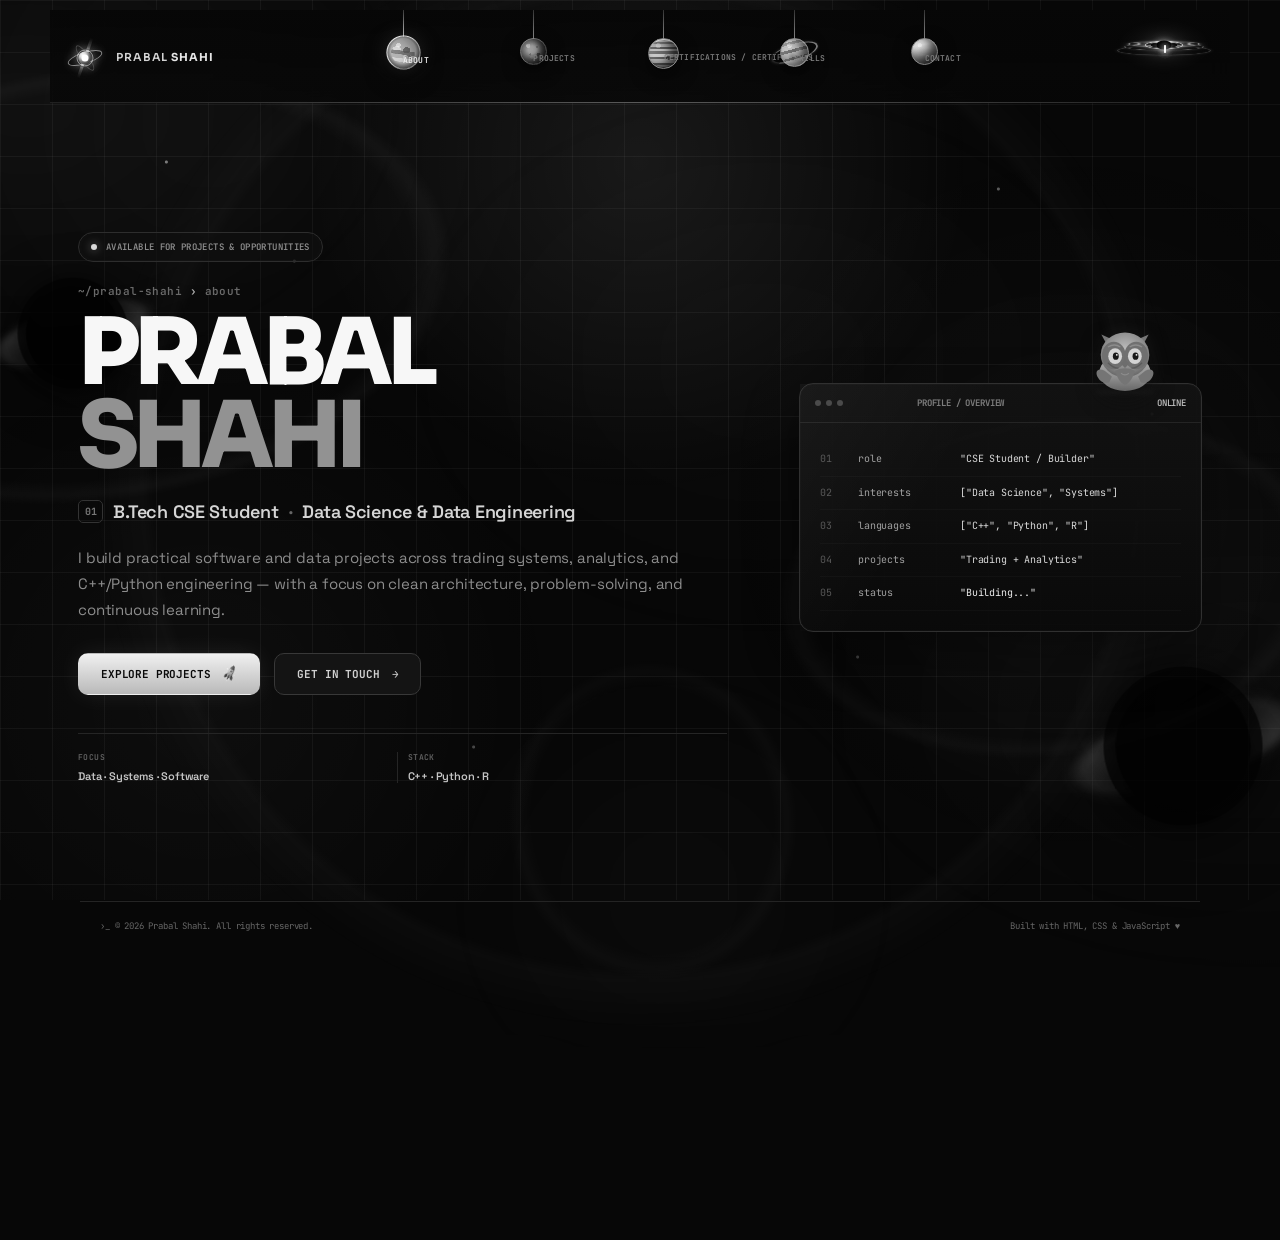
==== index.html @ c0fca59b "made some changes" ====
<!DOCTYPE html>
<html lang="en">
<head>
  <meta charset="UTF-8" />
  <meta name="viewport" content="width=device-width, initial-scale=1.0" />
  <meta name="description" content="Prabal Shahi — B.Tech Computer Science and Engineering student focused on data science, systems and software engineering." />
  <title>Prabal Shahi | Portfolio</title>
  <link rel="preconnect" href="https://fonts.googleapis.com">
  <link rel="preconnect" href="https://fonts.gstatic.com" crossorigin>
  <link href="https://fonts.googleapis.com/css2?family=JetBrains+Mono:wght@400;500;600;700&family=Sora:wght@500;600;700;800&family=Space+Grotesk:wght@400;500;600;700&display=swap" rel="stylesheet">
  <link rel="stylesheet" href="assets/style.css" />
</head>
<body class="page-shell home-page">
  <div class="grid-bg"></div>
  <div class="stars" aria-hidden="true"></div>
  <div class="black-hole black-hole-one" aria-hidden="true"><span class="hole-ring"></span><span class="hole-core"></span></div>
  <div class="black-hole black-hole-two" aria-hidden="true"><span class="hole-ring"></span><span class="hole-core"></span></div>
  <header class="topbar">

    <a class="brand" href="index.html" aria-label="Prabal Shahi home"><span class="pulsar-logo" aria-hidden="true"><span class="pulsar-beam beam-one"></span><span class="pulsar-beam beam-two"></span><span class="pulsar-ring ring-one"></span><span class="pulsar-ring ring-two"></span><span class="pulsar-core"></span></span><span>PRABAL <b>SHAHI</b></span></a>
    <nav class="planet-nav" aria-label="Primary navigation">
      <a class="planet-item active" href="index.html" data-nav="ABOUT">
        <span class="thread"></span>
        <span class="planet planet-a" aria-hidden="true"></span>
        <span class="planet-label">ABOUT</span>
      </a>
      <a class="planet-item" href="projects.html" data-nav="PROJECTS">
        <span class="thread"></span>
        <span class="planet planet-b" aria-hidden="true"></span>
        <span class="planet-label">PROJECTS</span>
      </a>
      <a class="planet-item" href="certifications.html" data-nav="CERTIFICATIONS / CERTIFICATES">
        <span class="thread"></span>
        <span class="planet planet-c" aria-hidden="true"></span>
        <span class="planet-label">CERTIFICATIONS / CERTIFICATES</span>
      </a>
      <a class="planet-item" href="skills.html" data-nav="SKILLS">
        <span class="thread"></span>
        <span class="planet planet-d" aria-hidden="true"></span>
        <span class="planet-label">SKILLS</span>
      </a>
      <a class="planet-item" href="contact.html" data-nav="CONTACT">
        <span class="thread"></span>
        <span class="planet planet-e" aria-hidden="true"></span>
        <span class="planet-label">CONTACT</span>
      </a>
    </nav>
    
    <div class="home-social-cluster wormhole-only-cluster">
      <div class="social-wormhole wormhole-clickable" role="link" tabindex="0" aria-label="Open GitHub profile">
        <span class="wormhole-halo"></span>
        <span class="wormhole-ring wh-ring-back"></span>
        <span class="wormhole-ring wh-ring-back-2"></span>
        <span class="wormhole-ring wh-ring-main"></span>
        <span class="wormhole-ring wh-ring-hot"></span>
        <span class="wormhole-throat"></span>
        <span class="wormhole-core"></span>
        <span class="wormhole-particle p1"></span>
        <span class="wormhole-particle p2"></span>
        <span class="wormhole-particle p3"></span>
        <span class="wormhole-particle p4"></span>
      </div>
    </div>
  </header>
  <main class="about-hero">
    <section class="about-copy">
      <div class="status-line"><span class="status-dot"></span> AVAILABLE FOR PROJECTS &amp; OPPORTUNITIES</div>
      <div class="hero-terminal">~/prabal-shahi <span>›</span> about</div>
      <h1><span class="name-primary">PRABAL</span> <span class="surname">SHAHI</span></h1>
      <div class="hero-sub"><span>01</span> B.Tech CSE Student <i>·</i> Data Science &amp; Data Engineering</div>
      <p class="hero-copy-text">I build practical software and data projects across trading systems, analytics, and C++/Python engineering — with a focus on clean architecture, problem-solving, and continuous learning.</p>
      <div class="cta-row"><a class="btn primary rocket-launch-btn" href="projects.html" aria-label="Explore Projects">EXPLORE PROJECTS <span class="rocket-icon" aria-hidden="true">🚀</span></a><a class="btn" href="contact.html">GET IN TOUCH <span>→</span></a></div>
      <div class="about-meta"><div><span>FOCUS</span><b>Data · Systems · Software</b></div><div><span>STACK</span><b>C++ · Python · R</b></div></div>
    </section>
    <aside class="about-console" aria-label="Profile overview">
      <div class="profile-owl" aria-hidden="true">
        <svg class="owl-svg" viewBox="0 0 140 106" role="presentation">
          <defs>
            <linearGradient id="owlBody" x1="0" y1="0" x2="0" y2="1">
              <stop offset="0%" stop-color="#b3b3b3"/>
              <stop offset="62%" stop-color="#909090"/>
              <stop offset="100%" stop-color="#676767"/>
            </linearGradient>
            <radialGradient id="owlFace" cx="50%" cy="38%" r="66%">
              <stop offset="0%" stop-color="#bdbdbd"/>
              <stop offset="72%" stop-color="#858585"/>
              <stop offset="100%" stop-color="#5f5f5f"/>
            </radialGradient>
          </defs>

          <!-- body -->
          <ellipse class="owl-body" cx="70" cy="76" rx="39" ry="28" fill="url(#owlBody)"/>
          <!-- shoulder feathers -->
          <path class="feather feather-left" d="M39 73 C27 68 24 76 29 84 C33 91 39 93 46 91 L50 82 Z" fill="#757575"/>
          <path class="feather feather-right" d="M101 73 C113 68 116 76 111 84 C107 91 101 93 94 91 L90 82 Z" fill="#757575"/>

          <!-- ear tufts -->
          <path class="ear-left" d="M45 38 L34 18 L56 28 Z" fill="#777"/>
          <path class="ear-right" d="M95 38 L106 18 L84 28 Z" fill="#777"/>

          <!-- head -->
          <ellipse class="owl-head" cx="70" cy="49" rx="37" ry="34" fill="url(#owlFace)"/>

          <!-- facial discs -->
          <ellipse cx="53" cy="50" rx="18" ry="21" fill="#707070"/>
          <ellipse cx="87" cy="50" rx="18" ry="21" fill="#707070"/>

          <!-- eyes -->
          <ellipse class="owl-eye owl-eye-left" cx="55" cy="51" rx="10.5" ry="12" fill="#d4d4d4"/>
          <ellipse class="owl-eye owl-eye-right" cx="85" cy="51" rx="10.5" ry="12" fill="#d4d4d4"/>
          <ellipse class="owl-pupil" cx="56" cy="51" rx="4.5" ry="5.5" fill="#171717"/>
          <ellipse class="owl-pupil" cx="86" cy="51" rx="4.5" ry="5.5" fill="#171717"/>
          <circle cx="57.5" cy="49" r="1.4" fill="#f4f4f4"/>
          <circle cx="87.5" cy="49" r="1.4" fill="#f4f4f4"/>

          <!-- beak -->
          <path class="owl-beak" d="M70 55 L64 63 L70 69 L76 63 Z" fill="#6d6d6d"/>

          <!-- brow/face markings -->
          <path d="M44 37 Q54 31 63 37" stroke="#c2c2c2" stroke-opacity=".35" stroke-width="2" fill="none"/>
          <path d="M77 37 Q86 31 96 37" stroke="#c2c2c2" stroke-opacity=".35" stroke-width="2" fill="none"/>
          <path d="M44 61 Q53 70 60 69" stroke="#505050" stroke-width="2" fill="none" opacity=".65"/>
          <path d="M96 61 Q87 70 80 69" stroke="#505050" stroke-width="2" fill="none" opacity=".65"/>
<!-- chest feathers -->
          <path class="chest-feather" d="M55 73 Q70 66 85 73 Q80 91 70 95 Q60 91 55 73 Z" fill="#757575"/>
          <path d="M64 77 Q70 82 76 77" stroke="#b6b6b6" stroke-opacity=".35" stroke-width="1.6" fill="none"/>
        </svg>
      </div>
      <div class="console-head"><span><i></i><i></i><i></i></span><b>PROFILE / OVERVIEW</b><em>ONLINE</em></div>
      <div class="console-body">
        <div class="console-line"><span class="muted">01</span><span class="key">role</span><span class="value">"CSE Student / Builder"</span></div>
        <div class="console-line"><span class="muted">02</span><span class="key">interests</span><span class="value">["Data Science", "Systems"]</span></div>
        <div class="console-line"><span class="muted">03</span><span class="key">languages</span><span class="value">["C++", "Python", "R"]</span></div>
        <div class="console-line"><span class="muted">04</span><span class="key">projects</span><span class="value">"Trading + Analytics"</span></div>
        <div class="console-line"><span class="muted">05</span><span class="key">status</span><span class="value live">"Building..."</span></div>
      </div>
    </aside>
  </main>
  <footer class="site-footer"><span>›_ © 2026 Prabal Shahi. All rights reserved.</span><span>Built with HTML, CSS &amp; JavaScript ♥</span></footer>
  <script src="assets/app.js"></script>
</body>
</html>
---- assets/style.css ----
:root{
  --bg:#080808; --panel:#111111; --panel2:#0c0c0c; --line:#2a2a2a;
  --cyan:#d7d7d7; --cyan2:#9b9b9b; --text:#d3d3d3; --muted:#777777;
  --white:#f3f3f3; --shadow:0 0 28px rgba(255,255,255,.06);
}
*{box-sizing:border-box}
html{scroll-behavior:smooth}
body{margin:0;background:var(--bg);color:var(--text);font-family:'Space Grotesk',system-ui,sans-serif;min-height:100vh;overflow-x:hidden}
a{color:inherit;text-decoration:none}
.grid-bg{position:fixed;inset:0;pointer-events:none;background:
 linear-gradient(rgba(255,255,255,.045) 1px,transparent 1px),
 linear-gradient(90deg,rgba(255,255,255,.045) 1px,transparent 1px),
 radial-gradient(circle at 50% 20%,rgba(255,255,255,.025),transparent 48%);
 background-size:48px 48px,48px 48px,100% 100%;z-index:-3}
.grid-bg:after{content:"";position:absolute;inset:0;background:radial-gradient(circle at 25% 40%,rgba(255,255,255,.025),transparent 30%),radial-gradient(circle at 75% 50%,rgba(255,255,255,.018),transparent 28%);mix-blend-mode:screen}
.stars{position:fixed;inset:0;pointer-events:none;z-index:-2;background-image:
 radial-gradient(circle at 13% 18%,rgba(255,255,255,.45) 0 1px,transparent 2px),
 radial-gradient(circle at 23% 29%,rgba(255,255,255,.26) 0 1px,transparent 2px),
 radial-gradient(circle at 78% 21%,rgba(255,255,255,.34) 0 1px,transparent 2px),
 radial-gradient(circle at 90% 46%,rgba(255,255,255,.38) 0 1px,transparent 2px),
 radial-gradient(circle at 67% 73%,rgba(255,255,255,.22) 0 1px,transparent 2px),
 radial-gradient(circle at 37% 83%,rgba(255,255,255,.26) 0 1px,transparent 2px)}
.topbar{position:sticky;top:14px;z-index:20;max-width:1120px;margin:14px auto 0;padding:0 14px;display:flex;align-items:center;gap:18px}
.brand{display:flex;align-items:center;gap:10px;font:600 12px/1 'JetBrains Mono',monospace;letter-spacing:.06em;white-space:nowrap}
.brand b{color:#f2f2f2}
.terminal-icon{width:34px;height:32px;display:grid;place-items:center;border:1px solid var(--cyan2);border-radius:9px;color:#f2f2f2;box-shadow:inset 0 0 12px rgba(255,255,255,.04)}
.nav-pill{flex:1;display:flex;justify-content:center;align-items:center;gap:2px;padding:5px 8px;border:1px solid rgba(255,255,255,.08);border-radius:22px;background:rgba(12,12,12,.92);backdrop-filter:blur(12px)}
.nav-pill a{font:600 9px/1 'JetBrains Mono',monospace;color:#7e7e7e;padding:10px 11px;border-radius:17px;letter-spacing:.02em;white-space:nowrap}
.nav-pill a:hover,.nav-pill a.active{background:linear-gradient(180deg,#f0f0f0,#bcbcbc);color:#101010;box-shadow:0 0 20px rgba(255,255,255,.10)}
.socials{display:flex;gap:8px}
.socials a{width:30px;height:30px;display:grid;place-items:center;border:1px solid var(--line);border-radius:8px;color:#a2a2a2;font:700 9px 'JetBrains Mono',monospace}
.socials a:hover{color:#f2f2f2;border-color:#bdbdbd}
.hero{min-height:calc(100vh - 78px);display:flex;flex-direction:column;align-items:center;justify-content:center;text-align:center;padding:80px 20px 120px}
.hero-terminal{font:700 20px 'JetBrains Mono',monospace;color:#f2f2f2;opacity:.9;margin-bottom:10px}
.hero h1,.page-intro h1{font:800 clamp(48px,7vw,88px)/.95 Sora,sans-serif;letter-spacing:-.035em;margin:0;color:var(--white);text-shadow:0 0 20px rgba(255,255,255,.04)}
.hero h1 span{color:#f2f2f2;text-shadow:0 0 24px rgba(37,184,255,.45)}
.hero-sub{margin-top:24px;font:600 17px 'Space Grotesk',sans-serif;color:#d0d0d0}
.hero-sub span{color:#f2f2f2}
.hero-copy{max-width:680px;margin:18px auto 0;color:#808080;font-size:15px;line-height:1.55}
.cta-row{display:flex;gap:14px;margin-top:30px}
.btn{display:inline-flex;align-items:center;gap:12px;border:1px solid #383838;background:#141414;padding:13px 22px;border-radius:10px;font:700 11px 'JetBrains Mono',monospace;color:#d0d0d0}
.btn:hover{border-color:#bdbdbd;box-shadow:0 0 24px rgba(255,255,255,.06)}
.btn.primary{background:linear-gradient(180deg,#e4e4e4,#b9b9b9);color:#0c0c0c;border-color:transparent;box-shadow:0 0 28px rgba(255,255,255,.09)}
.scroll-cue{margin-top:56px;color:#7b7b7b;font:600 10px 'JetBrains Mono',monospace;display:flex;flex-direction:column;gap:9px}
.scroll-cue span{color:#f2f2f2;font-size:16px}
.site-footer{position:relative;max-width:1120px;margin:0 auto;padding:18px 20px 24px;display:flex;justify-content:space-between;color:#666666;font:9px 'JetBrains Mono',monospace;border-top:1px solid rgba(37,184,255,.1)}
.container{max-width:1100px;margin:0 auto;padding:80px 20px 70px}
.page-intro{margin:20px 0 34px}
.page-intro.centered{text-align:center}
.eyebrow{font:700 10px 'JetBrains Mono',monospace;color:#f2f2f2;letter-spacing:.08em;margin-bottom:12px}
.page-intro h1{font-size:44px}
.page-intro p{color:var(--muted);font-size:15px}
.timeline{display:grid;gap:18px;max-width:900px;margin:0 auto}
.timeline-card,.feature-card,.project-card,.cert-card,.contact-card,.resume-card,.skills-shell{background:linear-gradient(180deg,rgba(17,31,48,.94),rgba(11,21,36,.94));border:1px solid #303030;border-radius:15px;box-shadow:var(--shadow)}
.timeline-card,.feature-card,.project-card{padding:24px}
.card-top{display:flex;justify-content:space-between;align-items:flex-start;gap:16px}
.tag{display:inline-flex;align-items:center;padding:6px 10px;border:1px solid #4a4a4a;border-radius:999px;color:#f2f2f2;background:rgba(6,54,82,.4);font:700 9px 'JetBrains Mono',monospace;letter-spacing:.03em}
.date{font:700 10px 'JetBrains Mono',monospace;color:#9c9c9c;border:1px solid #3a3a3a;padding:7px 9px;border-radius:8px;white-space:nowrap}
.timeline-card h2,.feature-card h2,.project-card h2,.cert-card h2,.resume-card h2{font:700 24px/1.1 Sora,sans-serif;color:var(--white);margin:15px 0 7px}
.meta,.date-line{font:11px 'JetBrains Mono',monospace;color:#838383}
.divider{height:1px;background:#303030;margin:18px 0}
.timeline-card h3{font:700 15px Rajdhani,sans-serif;color:#c3c3c3;margin:0}
.timeline-card p,.feature-card p,.project-card p,.cert-card p,.resume-card p{font-size:14px;color:#8f8f8f;line-height:1.55}
.subhead{font:10px 'JetBrains Mono',monospace;color:#999999;letter-spacing:.05em;margin-bottom:10px}
.check-list{list-style:none;padding:0;margin:0;display:grid;gap:10px}
.check-list li{font-size:13px;color:#bcbcbc;padding-left:20px;position:relative;line-height:1.45}
.check-list li:before{content:"◉";position:absolute;left:0;color:#f2f2f2;font-size:10px;top:2px}
.stack-row{margin-top:18px;padding-top:14px;border-top:1px solid #2d2d2d;display:flex;gap:10px;align-items:center;flex-wrap:wrap;font:10px 'JetBrains Mono',monospace}
.stack-row span{color:#757575}.stack-row b{color:#dadada}
.stack-row a{margin-left:auto;color:#f2f2f2;word-break:break-all}
.filter-row{display:flex;justify-content:center;gap:8px;flex-wrap:wrap;margin-top:24px}
.filter{border:1px solid #333333;border-radius:999px;padding:9px 14px;color:#777777;font:9px 'JetBrains Mono',monospace}
.filter.active{background:#ececec;color:#071523;box-shadow:0 0 20px rgba(255,255,255,.10)}
.project-card{margin-top:18px}
.project-summary{max-width:880px}
.feature-grid{display:grid;grid-template-columns:repeat(2,minmax(0,1fr));gap:8px;margin-top:12px}
.feature-grid span{padding:10px 12px;border:1px solid #343434;border-radius:8px;background:#151515;color:#a9a9a9;font:10px 'JetBrains Mono',monospace}
.feature-grid.compact{grid-template-columns:repeat(3,minmax(0,1fr))}
.two-col{display:grid;grid-template-columns:repeat(2,minmax(0,1fr));gap:16px}
.cert-card{padding:22px}
.cert-card h2{font-size:18px}
.cert-card .date-line{margin-top:12px;color:#f2f2f2}
.skills-shell{padding:18px;max-width:940px;margin:0 auto}
.skill-tabs{display:grid;grid-template-columns:repeat(3,1fr);gap:8px}
.skill-tab{padding:13px 10px;border:1px solid #343434;border-radius:9px;background:#141414;color:#858585;font:700 10px 'JetBrains Mono',monospace;cursor:pointer}
.skill-tab.active{border-color:#bdbdbd;color:#f2f2f2;box-shadow:inset 0 0 16px rgba(255,255,255,.04)}
.skill-panel{display:none;margin-top:14px;padding:22px;border:1px solid #303030;border-radius:10px;background:#101010}
.skill-panel.active{display:block}
.skill-label{font:9px 'JetBrains Mono',monospace;color:#747474}
.chip-grid{display:flex;flex-wrap:wrap;gap:9px;margin-top:18px}
.chip-grid span{padding:10px 14px;border:1px solid #3b3b3b;border-radius:8px;color:#d0d0d0;background:#171717;font:700 11px 'JetBrains Mono',monospace}
.resume-grid{display:grid;grid-template-columns:repeat(3,minmax(0,1fr));gap:16px}
.resume-card{padding:22px}
.resume-icon{width:42px;height:42px;border-radius:10px;display:grid;place-items:center;border:1px solid #4b4b4b;color:#f2f2f2;background:#151515;font:700 10px 'JetBrains Mono',monospace}
.resume-card h2{font-size:18px}
.resume-link{color:#f2f2f2;font:700 10px 'JetBrains Mono',monospace}
.contact-card{max-width:900px;margin:0 auto;padding:10px 24px}
.contact-row{display:grid;grid-template-columns:130px 1fr;gap:20px;padding:20px 0;border-bottom:1px solid #303030;align-items:center}
.contact-row:last-child{border-bottom:0}
.contact-row span{font:700 10px 'JetBrains Mono',monospace;color:#6f879e}
.contact-row a{color:#d0d0d0;word-break:break-word}
.contact-row a:hover{color:#f2f2f2}
@media(max-width:1050px){
 .nav-pill{overflow:auto;justify-content:flex-start}
 .nav-pill a{font-size:8px;padding:9px 8px}
 .brand{display:none}
}
@media(max-width:780px){
 .topbar{padding:0 10px}.socials{display:none}
 .container{padding:65px 14px 55px}
 .page-intro h1{font-size:34px}
 .hero h1{font-size:48px}
 .hero-sub{font-size:14px}
 .cta-row{flex-direction:column;width:min(320px,90vw)}
 .feature-grid,.feature-grid.compact,.two-col,.resume-grid{grid-template-columns:1fr}
 .stack-row a{margin-left:0;width:100%}
 .skill-tabs{grid-template-columns:1fr}
 .contact-row{grid-template-columns:1fr;gap:7px}
 .site-footer{flex-direction:column;gap:8px}
}

/* Monochrome theme overrides */
body{background:#070707}
.grid-bg{filter:contrast(.98)}
.topbar{filter:grayscale(1)}
.nav-pill a.active{background:#ededed !important;color:#090909 !important;box-shadow:0 0 18px rgba(255,255,255,.07) !important}
.btn.primary{background:linear-gradient(180deg,#f0f0f0,#b9b9b9) !important;color:#0a0a0a !important;box-shadow:0 0 24px rgba(255,255,255,.08) !important}
.tag,.filter.active{color:#f2f2f2}
.tag{border-color:#505050;background:#151515}
.filter.active{background:#eaeaea;color:#101010;box-shadow:0 0 18px rgba(255,255,255,.08)}
.hero h1 span{color:#f0f0f0;text-shadow:0 0 22px rgba(255,255,255,.12)}
.brand b{color:#e5e5e5}
.stack-row a,.resume-link,.contact-row a:hover{color:#f0f0f0}
.chip-grid span{border-color:#3a3a3a;background:#111;color:#dedede}
.skill-tab.active{border-color:#777;color:#ededed;box-shadow:inset 0 0 14px rgba(255,255,255,.035)}
.check-list li:before{color:#d9d9d9}
.hero-terminal,.scroll-cue span,.eyebrow,.date-line{color:#d8d8d8}
.terminal-icon{color:#e6e6e6;border-color:#666;box-shadow:inset 0 0 12px rgba(255,255,255,.03)}
.site-footer{border-top-color:#242424}

/* Premium typography pass */
body{
  letter-spacing:-0.01em;
  -webkit-font-smoothing:antialiased;
  text-rendering:optimizeLegibility;
}
h1,h2,h3,.hero h1,.page-intro h1,.brand,.nav-pill a{
  font-family:Sora,sans-serif;
}
.brand,.nav-pill a,.eyebrow,.date,.subhead,.stack-row,.meta,.date-line,
.tag,.filter,.skill-label,.skill-tab,.chip-grid span,.resume-link,.site-footer{
  font-family:'JetBrains Mono',monospace;
}
.hero h1{
  font-weight:800;
  letter-spacing:-0.055em;
}
.hero-sub{
  letter-spacing:-0.015em;
}
.hero-copy,.project-summary,.timeline-card p,.feature-card p,.project-card p,.cert-card p,.resume-card p{
  font-family:'Space Grotesk',sans-serif;
  font-weight:400;
}
.timeline-card h2,.feature-card h2,.project-card h2,.cert-card h2,.resume-card h2{
  font-family:Sora,sans-serif;
  font-weight:700;
  letter-spacing:-0.035em;
}


/* Distinctive navigation: flat command rail instead of the rounded capsule used in the reference. */
.topbar{position:sticky;top:0;max-width:1180px;margin:0 auto;padding:16px 18px 11px;background:linear-gradient(180deg,rgba(7,7,7,.97),rgba(7,7,7,.78));backdrop-filter:blur(14px);border-bottom:1px solid #202020}
.topbar:after{content:"";position:absolute;left:18px;right:18px;bottom:-1px;height:1px;background:linear-gradient(90deg,transparent,#444 18%,#888 50%,#444 82%,transparent);opacity:.55}
.brand{gap:9px;font-family:Sora,sans-serif;font-size:11px;letter-spacing:.08em}
.brand .terminal-icon{border:0;border-left:1px solid #666;border-right:1px solid #666;border-radius:0;width:30px;height:28px}
.nav-pill{flex:1;justify-content:center;gap:4px;padding:0;border:0;border-radius:0;background:transparent;backdrop-filter:none}
.nav-pill a{position:relative;padding:13px 11px 11px;border-radius:0;background:transparent!important;color:#747474;transition:color .2s ease}
.nav-pill a:after{content:"";position:absolute;left:50%;right:50%;bottom:4px;height:1px;background:#ededed;transition:left .22s ease,right .22s ease}
.nav-pill a:hover,.nav-pill a.active{color:#f4f4f4;box-shadow:none}
.nav-pill a:hover:after,.nav-pill a.active:after{left:18%;right:18%}
.socials{gap:6px}
.socials a{border-color:#303030;border-radius:4px;width:29px;height:29px}

/* Dynamic monochrome background */
.page-shell{position:relative;isolation:isolate}
.page-shell:before{content:"";position:fixed;inset:-25%;pointer-events:none;z-index:-4;background:
 radial-gradient(circle at 15% 30%,rgba(255,255,255,.07),transparent 18%),
 radial-gradient(circle at 80% 25%,rgba(255,255,255,.045),transparent 22%),
 radial-gradient(circle at 68% 82%,rgba(255,255,255,.035),transparent 20%);
 filter:blur(28px);animation:ambientDrift 22s ease-in-out infinite alternate}
.page-shell:after{content:"";position:fixed;inset:0;pointer-events:none;z-index:-1;background:
 linear-gradient(115deg,transparent 0 38%,rgba(255,255,255,.025) 45%,transparent 52%),
 linear-gradient(295deg,transparent 0 48%,rgba(255,255,255,.018) 53%,transparent 60%);
 background-size:140% 140%,170% 170%;animation:lightSweep 18s linear infinite}
.grid-bg{background:
 linear-gradient(rgba(255,255,255,.045) 1px,transparent 1px),
 linear-gradient(90deg,rgba(255,255,255,.045) 1px,transparent 1px),
 radial-gradient(circle at calc(50% + var(--mx,0px)) calc(18% + var(--my,0px)),rgba(255,255,255,.075),transparent 34%),
 radial-gradient(circle at 16% 78%,rgba(255,255,255,.03),transparent 28%),
 radial-gradient(circle at 84% 56%,rgba(255,255,255,.025),transparent 31%);
 background-size:52px 52px,52px 52px,100% 100%,100% 100%,100% 100%;
 animation:gridDrift 26s linear infinite}
.grid-bg:before{content:"";position:absolute;inset:-14%;background:
 radial-gradient(ellipse at 18% 30%,transparent 0 17%,rgba(255,255,255,.022) 18% 18.3%,transparent 19% 100%),
 radial-gradient(ellipse at 74% 66%,transparent 0 14%,rgba(255,255,255,.02) 15% 15.3%,transparent 16% 100%),
 radial-gradient(ellipse at 48% 82%,transparent 0 10%,rgba(255,255,255,.014) 11% 11.25%,transparent 12% 100%);
 transform:rotate(-7deg);animation:orbitDrift 28s ease-in-out infinite alternate}
.grid-bg:after{content:"";position:absolute;inset:-15%;background:
 radial-gradient(circle at 24% 22%,rgba(255,255,255,.028),transparent 22%),
 radial-gradient(circle at 76% 58%,rgba(255,255,255,.02),transparent 20%),
 radial-gradient(circle at 52% 88%,rgba(255,255,255,.018),transparent 18%);
 filter:blur(18px);animation:mistMove 16s ease-in-out infinite alternate}
.stars{animation:starsFloat 24s ease-in-out infinite alternate}
.hero:before{content:"";position:absolute;width:560px;height:560px;border-radius:50%;background:radial-gradient(circle,rgba(255,255,255,.055),transparent 68%);filter:blur(12px);animation:heroPulse 7s ease-in-out infinite;pointer-events:none}
.hero>*{position:relative;z-index:1}
@keyframes gridDrift{from{background-position:0 0,0 0,0 0,0 0,0 0}to{background-position:52px 26px,-26px 52px,0 0,0 0,0 0}}
@keyframes orbitDrift{from{transform:rotate(-7deg) translate3d(-18px,2px,0) scale(1)}to{transform:rotate(2deg) translate3d(20px,-12px,0) scale(1.06)}}
@keyframes mistMove{from{transform:translate3d(-2%,-1%,0) scale(1)}to{transform:translate3d(2%,2%,0) scale(1.05)}}
@keyframes ambientDrift{from{transform:translate3d(-2%,-1%,0) rotate(0deg) scale(1)}to{transform:translate3d(2%,1.5%,0) rotate(4deg) scale(1.07)}}
@keyframes lightSweep{0%{background-position:-20% 0,120% 100%}100%{background-position:120% 100%,-20% 0}}
@keyframes starsFloat{from{transform:translate3d(-5px,-4px,0)}to{transform:translate3d(7px,5px,0)}}
@keyframes heroPulse{0%,100%{opacity:.35;transform:scale(.91)}50%{opacity:.75;transform:scale(1.06)}}

/* Skills section styling. */
.skills-shell{padding:18px;max-width:940px;margin:0 auto;background:linear-gradient(180deg,rgba(17,17,17,.96),rgba(9,9,9,.96));border:1px solid #343434;border-radius:16px;box-shadow:var(--shadow)}
.skill-tabs{display:grid;grid-template-columns:repeat(3,1fr);gap:8px}
.skill-tab{padding:13px 10px;border:1px solid #343434;border-radius:7px;background:#121212;color:#858585;font:700 10px 'JetBrains Mono',monospace;cursor:pointer}
.skill-tab.active{border-color:#bdbdbd;color:#f2f2f2;box-shadow:inset 0 0 16px rgba(255,255,255,.04)}
.skill-panel{display:none;margin-top:14px;padding:22px;border:1px solid #303030;border-radius:9px;background:#0f0f0f}
.skill-panel.active{display:block}
.skill-label{font:9px 'JetBrains Mono',monospace;color:#747474}

@media(max-width:1050px){
 .topbar{padding-left:10px;padding-right:10px}
 .nav-pill{overflow:auto;justify-content:flex-start}
 .nav-pill a{font-size:8px;padding:9px 8px}
}
@media(max-width:780px){
 .topbar{padding:10px}.nav-pill{gap:0}.nav-pill a{padding:9px 7px}
 .skill-tabs{grid-template-columns:1fr}
}
@media(prefers-reduced-motion:reduce){
 .grid-bg,.grid-bg:before,.grid-bg:after,.stars,.hero:before,.page-shell:before,.page-shell:after{animation:none!important}
}

/* Homepage name accent */
.hero h1 span.surname{color:#9a9a9a !important;text-shadow:none !important}

/* Clickable filters */
.filter{cursor:pointer;font-family:'JetBrains Mono',monospace;background:transparent;color:#777;border:1px solid #333}
.filter:hover{border-color:#777;color:#ddd}
.filter.active{border-color:#aaa}
.filter.is-hidden{display:none}
.project-card.is-hidden,.cert-card.is-hidden{display:none}
.page-intro.centered h1{max-width:100%;font-size:clamp(32px,5vw,54px);line-height:1.08}


/* Final About page + typography refinement */
.home-page .topbar{margin-bottom:0}
.about-hero{max-width:1180px;min-height:calc(100vh - 102px);margin:0 auto;padding:clamp(70px,9vh,120px) 28px 70px;display:grid;grid-template-columns:minmax(0,1.16fr) minmax(330px,.72fr);gap:72px;align-items:center;position:relative}
.about-copy{position:relative;z-index:2}
.status-line{display:inline-flex;align-items:center;gap:9px;border:1px solid #2d2d2d;background:rgba(17,17,17,.62);color:#8e8e8e;padding:8px 12px;border-radius:999px;font:600 9px 'JetBrains Mono',monospace;letter-spacing:.04em;margin-bottom:22px;box-shadow:inset 0 0 16px rgba(255,255,255,.015)}
.status-dot{width:6px;height:6px;border-radius:50%;background:#d8d8d8;box-shadow:0 0 10px rgba(255,255,255,.45);animation:statusPulse 2.2s ease-in-out infinite}
.hero-terminal{font:600 11px 'JetBrains Mono',monospace;color:#757575;margin-bottom:14px;letter-spacing:.04em}.hero-terminal span{color:#cfcfcf}
.about-hero h1{font:800 clamp(54px,7.2vw,104px)/.9 Sora,sans-serif;letter-spacing:-.065em;margin:0;color:#f5f5f5}.about-hero h1 .name-primary{color:#f7f7f7}.about-hero h1 .surname{color:#929292;text-shadow:none}
.hero-sub{margin-top:22px;font:600 clamp(15px,1.6vw,18px) 'Space Grotesk',sans-serif;color:#d5d5d5;display:flex;align-items:center;gap:10px;flex-wrap:wrap}.hero-sub>span{font:700 10px 'JetBrains Mono',monospace;color:#777;border:1px solid #333;padding:4px 6px;border-radius:5px}.hero-sub i{font-style:normal;color:#666}
.hero-copy-text{max-width:680px;margin:22px 0 0;color:#8d8d8d;font:400 15px/1.75 'Space Grotesk',sans-serif}
.cta-row{margin-top:30px}.about-meta{display:grid;grid-template-columns:repeat(3,1fr);gap:10px;max-width:720px;margin-top:38px;padding-top:18px;border-top:1px solid #252525}.about-meta div{padding-right:14px;border-right:1px solid #252525}.about-meta div:last-child{border-right:0}.about-meta span{display:block;color:#636363;font:600 8px 'JetBrains Mono',monospace;letter-spacing:.06em;margin-bottom:7px}.about-meta b{display:block;color:#c5c5c5;font:600 11px 'Space Grotesk',sans-serif}
.about-console{width:100%;max-width:470px;justify-self:end;background:linear-gradient(180deg,rgba(19,19,19,.94),rgba(10,10,10,.96));border:1px solid #303030;border-radius:14px;box-shadow:0 22px 55px rgba(0,0,0,.32),inset 0 0 0 1px rgba(255,255,255,.015);overflow:hidden;position:relative;z-index:2}.about-console:before{content:"";position:absolute;inset:0;background:linear-gradient(120deg,rgba(255,255,255,.035),transparent 36%);pointer-events:none}
.console-head{display:grid;grid-template-columns:92px 1fr auto;align-items:center;gap:10px;padding:13px 15px;border-bottom:1px solid #242424;color:#7b7b7b;font:600 9px 'JetBrains Mono',monospace}.console-head>span{display:flex;gap:5px}.console-head i{width:6px;height:6px;border-radius:50%;background:#454545}.console-head em{font-style:normal;color:#bdbdbd}.console-body{padding:20px}
.console-line{display:grid;grid-template-columns:28px 92px 1fr;gap:10px;padding:9px 0;font:10px/1.45 'JetBrains Mono',monospace;border-bottom:1px solid rgba(255,255,255,.025)}.console-line .muted{color:#555}.console-line .key{color:#a0a0a0}.console-line .value{color:#dadada;word-break:break-word}.console-line .live{color:#eee}.console-divider{height:1px;background:#2a2a2a;margin:14px 0}.console-link{display:flex;justify-content:space-between;align-items:center;color:#dedede;font:700 9px 'JetBrains Mono',monospace;letter-spacing:.04em}.console-link span{color:#8a8a8a;font-size:13px}
.contact-grid{grid-template-columns:repeat(3,minmax(0,1fr))}@keyframes statusPulse{0%,100%{opacity:.45;transform:scale(.86)}50%{opacity:1;transform:scale(1.08)}}
@media(max-width:900px){.about-hero{grid-template-columns:1fr;gap:44px;padding-top:64px}.about-console{justify-self:stretch;max-width:none}.about-meta{grid-template-columns:1fr 1fr}.about-meta div:nth-child(2){border-right:0}.about-meta div:nth-child(3){grid-column:1/-1;border-right:0;padding-top:6px}.contact-grid{grid-template-columns:1fr}}
@media(max-width:600px){.about-hero{padding-left:18px;padding-right:18px}.about-hero h1{font-size:47px}.status-line{font-size:8px}.hero-copy-text{font-size:14px}.about-meta{grid-template-columns:1fr}.about-meta div{border-right:0;padding:0}.about-meta div:nth-child(3){grid-column:auto}.console-line{grid-template-columns:24px 78px 1fr;font-size:9px}}

/* ==============================
   Planetary navigation system
   ============================== */
.topbar{
  position:sticky;
  top:10px;
  z-index:50;
  max-width:1180px;
  margin:10px auto 0;
  padding:0 16px;
  display:grid;
  grid-template-columns:auto 1fr auto;
  align-items:start;
  gap:22px;
  pointer-events:none;
}
.topbar > *{pointer-events:auto}
.brand{align-self:center;margin-top:3px;}
.planet-nav{
  display:flex;
  align-items:flex-start;
  justify-content:center;
  gap:clamp(18px,3vw,42px);
  min-height:92px;
  position:relative;
  padding:0 12px;
}
.planet-item{
  --tilt:0deg;
  --px:0px;
  --py:0px;
  position:relative;
  display:flex;
  flex-direction:column;
  align-items:center;
  width:92px;
  min-height:92px;
  color:#8b8b8b;
  transform:translate3d(var(--px),var(--py),0) rotate(var(--tilt));
  transition:transform .24s cubic-bezier(.2,.8,.2,1);
}
.planet-item .thread{
  width:1px;
  height:29px;
  background:linear-gradient(to bottom,rgba(255,255,255,.18),rgba(255,255,255,.55));
  box-shadow:0 0 5px rgba(255,255,255,.06);
  transform-origin:top center;
  transition:transform .24s ease,height .24s ease,background .24s ease;
}
.planet-item .planet{
  width:27px;
  height:27px;
  margin-top:-1px;
  border-radius:50%;
  position:relative;
  border:1px solid #777;
  background:
    radial-gradient(circle at 32% 28%,rgba(255,255,255,.28),transparent 20%),
    radial-gradient(circle at 62% 66%,#535353 0 9%,transparent 10%),
    radial-gradient(circle at 42% 48%,#bdbdbd 0 20%,#565656 53%,#171717 100%);
  box-shadow:0 0 0 3px rgba(255,255,255,.018),0 6px 16px rgba(0,0,0,.5);
  transition:transform .26s ease,box-shadow .26s ease,border-color .26s ease;
}
.planet-item .planet:after{
  content:"";
  position:absolute;
  inset:4px -4px;
  border-top:1px solid rgba(255,255,255,.14);
  border-bottom:1px solid rgba(0,0,0,.45);
  border-radius:50%;
  transform:rotate(-17deg);
}
.planet-a{background:radial-gradient(circle at 30% 28%,#f2f2f2 0 14%,#bdbdbd 15% 30%,#4d4d4d 60%,#111 100%) !important}
.planet-b{background:radial-gradient(circle at 30% 25%,#ddd 0 12%,#878787 13% 35%,#3f3f3f 58%,#0f0f0f 100%) !important}
.planet-c{background:radial-gradient(circle at 35% 30%,#f1f1f1 0 10%,#9b9b9b 11% 28%,#5e5e5e 50%,#121212 100%) !important}
.planet-d{background:radial-gradient(circle at 55% 32%,#ededed 0 11%,#777 12% 36%,#383838 58%,#0c0c0c 100%) !important}
.planet-e{background:radial-gradient(circle at 27% 33%,#f5f5f5 0 13%,#a6a6a6 14% 31%,#4a4a4a 55%,#111 100%) !important}
.planet-label{
  margin-top:8px;
  width:max-content;
  max-width:110px;
  text-align:center;
  color:#7e7e7e;
  font:600 8px/1.25 'JetBrains Mono',monospace;
  letter-spacing:.02em;
  transition:color .22s ease,transform .22s ease;
}
.planet-item:hover .planet,
.planet-item.active .planet{
  transform:scale(1.18);
  border-color:#d3d3d3;
  box-shadow:0 0 16px rgba(255,255,255,.1),0 7px 18px rgba(0,0,0,.6);
}
.planet-item:hover .planet-label,
.planet-item.active .planet-label{color:#f0f0f0;transform:translateY(2px)}
.planet-item.active .thread{background:linear-gradient(to bottom,rgba(255,255,255,.2),rgba(255,255,255,.8));}
.socials{align-self:center;margin-top:7px}
.nav-pill{display:none !important}

/* ==============================
   About page: cosmic background
   ============================== */
.home-page{position:relative;isolation:isolate;overflow:hidden}
.home-page:before,
.home-page:after{
  content:"";
  position:absolute;
  pointer-events:none;
  inset:-30%;
  z-index:-4;
}
.home-page:before{
  background:
    radial-gradient(ellipse at 20% 25%,rgba(255,255,255,.035),transparent 17%),
    radial-gradient(ellipse at 80% 65%,rgba(255,255,255,.025),transparent 20%),
    radial-gradient(ellipse at 56% 42%,rgba(255,255,255,.018),transparent 24%);
  animation:cosmicDrift 22s ease-in-out infinite alternate;
}
.home-page:after{
  background:radial-gradient(circle at 50% 50%,transparent 0 38%,rgba(255,255,255,.018) 39%,transparent 43%);
  filter:blur(2px);
  animation:ringDrift 30s linear infinite;
}
.black-hole{
  position:absolute;
  width:230px;
  height:230px;
  border-radius:50%;
  pointer-events:none;
  z-index:-1;
  opacity:.78;
  filter:drop-shadow(0 12px 35px rgba(0,0,0,.65));
  animation:blackHoleFloat 13s ease-in-out infinite alternate;
}
.black-hole-one{left:-42px;top:22%;transform:scale(.78)}
.black-hole-two{right:-18px;bottom:10%;transform:scale(1.12);animation-delay:-5s}
.hole-ring{
  position:absolute;
  inset:17px;
  border-radius:50%;
  background:conic-gradient(from 25deg,rgba(255,255,255,.03),rgba(205,205,205,.26),rgba(80,80,80,.10),rgba(235,235,235,.2),rgba(255,255,255,.03));
  filter:blur(7px);
  transform:rotate(-16deg) scaleY(.36);
  box-shadow:0 0 35px rgba(255,255,255,.08);
}
.hole-ring:after{
  content:"";
  position:absolute;
  inset:10px 3px;
  border:2px solid rgba(224,224,224,.22);
  border-radius:50%;
}
.hole-core{
  position:absolute;
  inset:55px;
  border-radius:50%;
  background:#000;
  box-shadow:0 0 0 11px rgba(0,0,0,.72),0 0 35px rgba(0,0,0,.95);
}
@keyframes cosmicDrift{from{transform:translate3d(-3%,-2%,0) scale(1)}to{transform:translate3d(3%,2%,0) scale(1.06)}}
@keyframes ringDrift{from{transform:rotate(0deg) scale(1)}to{transform:rotate(360deg) scale(1.04)}}
@keyframes blackHoleFloat{from{translate:0 0}to{translate:0 -14px}}

/* About metadata is intentionally limited to focus and stack. */
.about-meta{grid-template-columns:repeat(2,minmax(0,1fr))}
.about-meta div:last-child{border-right:0}

@media(max-width:900px){
  .topbar{grid-template-columns:1fr;gap:4px;align-items:center}
  .brand{justify-content:center}
  .planet-nav{order:2;gap:14px;min-height:78px}
  .socials{display:none}
  .planet-item{width:76px;min-height:78px}
  .planet-item .thread{height:23px}
  .planet-label{font-size:7px;max-width:90px}
  .black-hole-one{left:-82px;top:25%;transform:scale(.55)}
  .black-hole-two{right:-76px;bottom:14%;transform:scale(.72)}
}
@media(max-width:600px){
  .planet-nav{gap:5px;padding:0}
  .planet-item{width:64px}
  .planet-label{font-size:6.5px;max-width:70px}
  .planet-item .planet{width:23px;height:23px}
  .about-meta{grid-template-columns:1fr}
}
@media(prefers-reduced-motion:reduce){
  .planet-item,.planet-item .thread,.planet-item .planet,.planet-label,.home-page:before,.home-page:after,.black-hole{animation:none!important;transition:none!important}
}


/* =====================================
   Monochrome pulsar / neutron-star logo
   ===================================== */
.brand{gap:12px;min-height:42px}
.pulsar-logo{
  --star-x:0deg;
  --star-y:0deg;
  --star-scale:1;
  position:relative;
  width:38px;
  height:38px;
  display:block;
  flex:0 0 38px;
  transform:perspective(140px) rotateX(var(--star-x)) rotateY(var(--star-y)) scale(var(--star-scale));
  transform-style:preserve-3d;
  transition:transform .35s cubic-bezier(.2,.8,.2,1),filter .35s ease;
  filter:drop-shadow(0 0 8px rgba(255,255,255,.13));
}
.pulsar-logo:before,
.pulsar-logo:after{
  content:"";
  position:absolute;
  left:50%;top:50%;
  transform:translate(-50%,-50%);
  border-radius:50%;
  pointer-events:none;
}
.pulsar-logo:before{
  width:7px;height:7px;
  background:#fff;
  box-shadow:0 0 7px rgba(255,255,255,.95),0 0 18px rgba(255,255,255,.45),0 0 30px rgba(255,255,255,.17);
  z-index:5;
}
.pulsar-logo:after{
  width:13px;height:13px;
  background:radial-gradient(circle at 35% 30%,#fff,#cfcfcf 25%,#666 55%,#151515 100%);
  box-shadow:inset -2px -3px 4px rgba(0,0,0,.65), inset 2px 1px 3px rgba(255,255,255,.48), 0 0 12px rgba(255,255,255,.22);
  z-index:4;
}
.pulsar-core{
  position:absolute;
  left:50%;top:50%;
  width:17px;height:17px;
  transform:translate(-50%,-50%);
  border:1px solid rgba(255,255,255,.45);
  border-radius:50%;
  box-shadow:0 0 0 1px rgba(0,0,0,.35),0 0 16px rgba(255,255,255,.12);
  z-index:3;
  animation:pulsarPulse 1.6s ease-in-out infinite;
}
.pulsar-ring{
  position:absolute;
  left:50%;top:50%;
  width:36px;height:12px;
  transform:translate(-50%,-50%) rotate(-18deg);
  border:1px solid rgba(255,255,255,.5);
  border-radius:50%;
  box-shadow:0 0 10px rgba(255,255,255,.12);
  transform-origin:center;
}
.ring-one{animation:orbitSpin 2.8s linear infinite}
.ring-two{width:30px;height:9px;border-color:rgba(255,255,255,.22);transform:translate(-50%,-50%) rotate(56deg);animation:orbitSpinReverse 2s linear infinite}
.pulsar-beam{
  position:absolute;
  left:50%;top:50%;
  width:3px;height:42px;
  transform-origin:center;
  background:linear-gradient(to bottom,transparent 0%,rgba(255,255,255,.14) 22%,rgba(255,255,255,.88) 50%,rgba(255,255,255,.14) 78%,transparent 100%);
  filter:blur(.25px);
  opacity:.7;
  z-index:1;
}
.beam-one{transform:translate(-50%,-50%) rotate(19deg);animation:beamBreath 1.9s ease-in-out infinite}
.beam-two{transform:translate(-50%,-50%) rotate(199deg);animation:beamBreath 1.9s ease-in-out -.95s infinite}
@keyframes orbitSpin{from{transform:translate(-50%,-50%) rotate(-18deg) rotateZ(0)}to{transform:translate(-50%,-50%) rotate(-18deg) rotateZ(360deg)}}
@keyframes orbitSpinReverse{from{transform:translate(-50%,-50%) rotate(56deg) rotateZ(360deg)}to{transform:translate(-50%,-50%) rotate(56deg) rotateZ(0)}}
@keyframes beamBreath{0%,100%{opacity:.42;filter:blur(.4px)}50%{opacity:.86;filter:blur(.15px)}}
@keyframes pulsarPulse{0%,100%{transform:translate(-50%,-50%) scale(.92);box-shadow:0 0 0 1px rgba(0,0,0,.35),0 0 10px rgba(255,255,255,.10)}50%{transform:translate(-50%,-50%) scale(1.06);box-shadow:0 0 0 1px rgba(0,0,0,.35),0 0 21px rgba(255,255,255,.18)}}
@media(prefers-reduced-motion:reduce){.pulsar-ring,.pulsar-beam,.pulsar-core{animation:none!important}}

/* =====================================
   Orbital page-label navigation
   ===================================== */
@keyframes labelOrbitA{
  0%   {transform:translate(-50%,-50%) rotate(0deg) translateX(34px) rotate(0deg)}
  100% {transform:translate(-50%,-50%) rotate(360deg) translateX(34px) rotate(-360deg)}
}
@keyframes labelOrbitB{
  0%   {transform:translate(-50%,-50%) rotate(0deg) translateX(36px) rotate(0deg)}
  100% {transform:translate(-50%,-50%) rotate(360deg) translateX(36px) rotate(-360deg)}
}
@keyframes labelOrbitD{
  0%   {transform:translate(-50%,-50%) rotate(0deg) translateX(34px) rotate(0deg)}
  100% {transform:translate(-50%,-50%) rotate(360deg) translateX(34px) rotate(-360deg)}
}
@keyframes labelOrbitE{
  0%   {transform:translate(-50%,-50%) rotate(0deg) translateX(34px) rotate(0deg)}
  100% {transform:translate(-50%,-50%) rotate(360deg) translateX(34px) rotate(-360deg)}
}

@keyframes labelOrbitC{
  0%   {transform:translate(-50%,-50%) rotate(0deg) translateX(44px) rotate(0deg)}
  100% {transform:translate(-50%,-50%) rotate(360deg) translateX(44px) rotate(-360deg)}
}

/* All standard page labels orbit their own planet. */
.planet-item .planet-label{
  position:absolute;
  left:50%;
  top:43px;
  margin:0;
  z-index:2;
  pointer-events:none;
  white-space:nowrap;
  width:max-content;
  max-width:none;
  transform-origin:0 0;
  transition:color .22s ease;
}
.planet-item:nth-child(1) .planet-label{animation:labelOrbitA 11s linear infinite}
.planet-item:nth-child(2) .planet-label{animation:labelOrbitB 13s linear infinite reverse}
.planet-item:nth-child(4) .planet-label{animation:labelOrbitD 12s linear infinite}
.planet-item:nth-child(5) .planet-label{animation:labelOrbitE 14s linear infinite reverse}

/* Certifications / Certificates also orbit its planet, with a short connecting thread. */
.planet-item:nth-child(3) .planet-label{
  top:43px;
  line-height:1.1;
  max-width:150px;
  white-space:normal;
  transform-origin:0 0;
  animation:labelOrbitC 13s linear infinite;
}
/* All planets stay suspended from their own thread; labels orbit separately. */
.planet-item:nth-child(3) .thread{
  display:block !important;
}

.planet-item:hover .planet-label,
.planet-item.active .planet-label{
  color:#f0f0f0;
}

@media(max-width:900px){
  .planet-item .planet-label{top:39px;font-size:7px}
  .planet-item:nth-child(1) .planet-label{animation-name:labelOrbitA}
  .planet-item:nth-child(2) .planet-label{animation-name:labelOrbitB}
  .planet-item:nth-child(4) .planet-label{animation-name:labelOrbitD}
  .planet-item:nth-child(5) .planet-label{animation-name:labelOrbitE}
  .planet-item:nth-child(3) .planet-label{top:43px;max-width:118px;animation-name:labelOrbitC}
}
@media(max-width:600px){
  .planet-item .planet-label{top:36px;font-size:6.2px}
  .planet-item:nth-child(3) .planet-label{top:40px;max-width:90px;animation-name:labelOrbitC}
}
@media(prefers-reduced-motion:reduce){
  .planet-item:nth-child(1) .planet-label,
  .planet-item:nth-child(2) .planet-label,
  .planet-item:nth-child(3) .planet-label,
  .planet-item:nth-child(4) .planet-label,
  .planet-item:nth-child(5) .planet-label{animation:none!important;transform:translate(-50%,-50%) translateX(40px)!important}
}

/* Realistic planetary surfaces — first two remain unchanged. */
.planet-item .planet-c{
  background:
    radial-gradient(circle at 30% 25%,rgba(255,255,255,.58),transparent 12%),
    linear-gradient(165deg,rgba(255,255,255,.22),transparent 42%),
    repeating-linear-gradient(4deg,#c9c9c9 0 2px,#8b8b8b 2px 4px,#595959 4px 6px),
    radial-gradient(circle at 68% 70%,#323232 0 18%,#111 68%);
  border-color:#8a8a8a;
  box-shadow:0 0 0 2px rgba(255,255,255,.025),0 7px 16px rgba(0,0,0,.68),inset -5px -5px 8px rgba(0,0,0,.4);
}
.planet-item .planet-c:before{
  content:"";
  position:absolute;
  left:50%;top:50%;
  width:43px;height:13px;
  transform:translate(-50%,-50%) rotate(-16deg);
  border:1px solid rgba(215,215,215,.52);
  border-radius:50%;
  box-shadow:0 0 5px rgba(255,255,255,.08),inset 0 0 3px rgba(255,255,255,.12);
  z-index:-1;
}
.planet-item .planet-c:after{
  inset:3px -2px;
  border-top:1px solid rgba(255,255,255,.22);
  border-bottom:1px solid rgba(0,0,0,.48);
  transform:rotate(-16deg);
}

.planet-item .planet-d{
  background:
    radial-gradient(circle at 32% 26%,rgba(255,255,255,.5),transparent 13%),
    repeating-linear-gradient(0deg,#7a7a7a 0 3px,#4c4c4c 3px 6px,#989898 6px 8px,#363636 8px 11px),
    radial-gradient(circle at 62% 62%,#353535 0 15%,#0c0c0c 70%);
  border-color:#777;
  box-shadow:0 0 0 2px rgba(255,255,255,.02),0 7px 16px rgba(0,0,0,.68),inset -4px -5px 7px rgba(0,0,0,.48);
}
.planet-item .planet-d:after{
  inset:2px 1px;
  border:0;
  border-radius:50%;
  background:
    radial-gradient(ellipse at 68% 38%,rgba(255,255,255,.2),transparent 18%),
    radial-gradient(ellipse at 42% 68%,rgba(0,0,0,.22),transparent 20%);
  transform:none;
}

.planet-item .planet-e{
  background:
    radial-gradient(circle at 30% 24%,rgba(255,255,255,.55) 0 9%,transparent 10%),
    radial-gradient(circle at 71% 62%,rgba(35,35,35,.75) 0 8%,transparent 9%),
    radial-gradient(circle at 53% 35%,rgba(70,70,70,.65) 0 6%,transparent 7%),
    radial-gradient(circle at 35% 68%,rgba(35,35,35,.55) 0 5%,transparent 6%),
    radial-gradient(circle at 35% 28%,#d8d8d8 0 14%,#999 15% 34%,#4c4c4c 55%,#0d0d0d 100%);
  border-color:#888;
  box-shadow:0 0 0 2px rgba(255,255,255,.025),0 7px 16px rgba(0,0,0,.7),inset -5px -6px 8px rgba(0,0,0,.46);
}
.planet-item .planet-e:after{
  inset:3px;
  border:0;
  border-radius:50%;
  box-shadow:inset 2px 1px 3px rgba(255,255,255,.18),inset -3px -4px 6px rgba(0,0,0,.35);
  transform:none;
}

@media(max-width:900px){
  .planet-item .planet-c:before{width:37px;height:11px}
}
@media(max-width:600px){
  .planet-item .planet-c:before{width:33px;height:10px}
}

/* Solar-system navigation planets: Earth, Mars, Jupiter, Saturn, Uranus */
.planet-item .planet::before,
.planet-item .planet::after{content:"";position:absolute;pointer-events:none}

/* Earth — ocean sphere with irregular monochrome continents */
.planet-item .planet-a{
  width:29px;height:29px;
  border-color:#8d8d8d;
  background:
    radial-gradient(circle at 34% 27%,rgba(255,255,255,.52) 0 7%,transparent 8%),
    radial-gradient(ellipse at 64% 68%,rgba(0,0,0,.35) 0 11%,transparent 12%),
    radial-gradient(circle at 50% 45%,#a8a8a8 0 52%,#333 78%,#0c0c0c 100%) !important;
  box-shadow:inset -5px -5px 8px rgba(0,0,0,.38),inset 4px 3px 7px rgba(255,255,255,.11),0 6px 17px rgba(0,0,0,.6);
}
.planet-item .planet-a::before{
  inset:5px 4px 4px 3px;
  background:
    linear-gradient(18deg,transparent 0 17%,rgba(232,232,232,.72) 18% 30%,transparent 31% 44%,rgba(54,54,54,.7) 45% 58%,transparent 59%),
    radial-gradient(ellipse at 26% 30%,rgba(235,235,235,.78) 0 18%,transparent 19%),
    radial-gradient(ellipse at 67% 40%,rgba(40,40,40,.75) 0 16%,transparent 17%),
    radial-gradient(ellipse at 58% 75%,rgba(220,220,220,.6) 0 13%,transparent 14%);
  border-radius:48% 52% 45% 55%;
  transform:rotate(-11deg);
  opacity:.72;
}
.planet-item .planet-a::after{
  inset:-1px;
  border-radius:50%;
  box-shadow:inset 6px 0 8px rgba(255,255,255,.08),inset -6px -1px 10px rgba(0,0,0,.35);
}

/* Mars — dusty, cratered, darker rocky body */
.planet-item .planet-b{
  width:27px;height:27px;
  border-color:#777;
  background:
    radial-gradient(circle at 29% 27%,rgba(245,245,245,.34) 0 8%,transparent 9%),
    radial-gradient(circle at 70% 64%,rgba(35,35,35,.6) 0 8%,transparent 9%),
    radial-gradient(circle at 44% 73%,rgba(225,225,225,.16) 0 7%,transparent 8%),
    radial-gradient(circle at 45% 43%,#a0a0a0 0 20%,#666 48%,#292929 78%,#0d0d0d 100%) !important;
  box-shadow:inset -4px -4px 8px rgba(0,0,0,.46),inset 3px 2px 6px rgba(255,255,255,.08),0 6px 17px rgba(0,0,0,.58);
}
.planet-item .planet-b::before{
  inset:2px;
  border-radius:50%;
  background:
    radial-gradient(circle at 20% 22%,rgba(255,255,255,.16) 0 4%,transparent 5%),
    radial-gradient(circle at 67% 28%,rgba(0,0,0,.22) 0 6%,transparent 7%),
    radial-gradient(circle at 35% 64%,rgba(0,0,0,.24) 0 5%,transparent 6%),
    radial-gradient(circle at 78% 72%,rgba(255,255,255,.12) 0 4%,transparent 5%);
  opacity:.9;
}
.planet-item .planet-b::after{
  inset:-1px;
  border-radius:50%;
  box-shadow:inset 5px 0 7px rgba(255,255,255,.05),inset -5px -2px 9px rgba(0,0,0,.42);
}

/* Jupiter — large banded gas giant */
.planet-item .planet-c{
  width:31px;height:31px;
  border-color:#878787;
  background:
    radial-gradient(circle at 32% 23%,rgba(255,255,255,.32) 0 8%,transparent 9%),
    radial-gradient(ellipse at 67% 65%,rgba(55,55,55,.72) 0 8%,transparent 9%),
    repeating-linear-gradient(180deg,
      #d5d5d5 0 11%,
      #777 11% 18%,
      #b7b7b7 18% 27%,
      #595959 27% 34%,
      #bdbdbd 34% 43%,
      #696969 43% 52%,
      #c9c9c9 52% 62%,
      #5c5c5c 62% 70%,
      #b2b2b2 70% 82%,
      #474747 82% 90%,
      #8b8b8b 90% 100%) !important;
  box-shadow:inset -6px -3px 9px rgba(0,0,0,.44),inset 3px 2px 7px rgba(255,255,255,.1),0 7px 18px rgba(0,0,0,.62);
  overflow:hidden;
}
.planet-item .planet-c::before{
  inset:0;
  border-radius:50%;
  background:
    radial-gradient(ellipse at 63% 66%,rgba(234,234,234,.72) 0 9%,transparent 10%),
    radial-gradient(ellipse at 63% 68%,rgba(52,52,52,.45) 0 12%,transparent 13%),
    radial-gradient(ellipse at 39% 40%,rgba(255,255,255,.12) 0 7%,transparent 8%);
  transform:rotate(-7deg);
  mix-blend-mode:screen;
}
.planet-item .planet-c::after{
  inset:0;
  border-radius:50%;
  box-shadow:inset 7px 0 9px rgba(255,255,255,.08),inset -7px -1px 10px rgba(0,0,0,.4);
}

/* Saturn — pale banded body with a real ring system */
.planet-item .planet-d{
  width:29px;height:29px;
  border-color:#8b8b8b;
  background:
    radial-gradient(circle at 31% 25%,rgba(255,255,255,.45) 0 8%,transparent 9%),
    repeating-linear-gradient(165deg,#d2d2d2 0 16%,#8e8e8e 16% 24%,#c0c0c0 24% 39%,#6d6d6d 39% 48%,#b4b4b4 48% 63%,#777 63% 70%,#cacaca 70% 100%) !important;
  box-shadow:inset -5px -4px 8px rgba(0,0,0,.4),inset 3px 2px 6px rgba(255,255,255,.1),0 7px 18px rgba(0,0,0,.58);
  z-index:1;
}
.planet-item .planet-d::before{
  inset:-6px -11px;
  border:2px solid rgba(183,183,183,.6);
  border-left-color:rgba(70,70,70,.45);
  border-right-color:rgba(220,220,220,.55);
  border-radius:50%;
  transform:rotate(-18deg) scaleY(.43);
  box-shadow:0 0 4px rgba(255,255,255,.16);
  z-index:-1;
}
.planet-item .planet-d::after{
  inset:0;
  border-radius:50%;
  box-shadow:inset 6px 0 8px rgba(255,255,255,.08),inset -6px -1px 10px rgba(0,0,0,.38);
}

/* Uranus — smooth, pale blue-gas-giant translated to monochrome */
.planet-item .planet-e{
  width:27px;height:27px;
  border-color:#888;
  background:
    radial-gradient(circle at 31% 25%,rgba(255,255,255,.48) 0 8%,transparent 9%),
    linear-gradient(168deg,#e0e0e0 0 26%,#a9a9a9 48%,#727272 75%,#363636 100%) !important;
  box-shadow:inset -5px -5px 9px rgba(0,0,0,.44),inset 3px 2px 7px rgba(255,255,255,.12),0 6px 17px rgba(0,0,0,.58);
}
.planet-item .planet-e::before{
  inset:3px 5px;
  border-radius:50%;
  background:repeating-linear-gradient(0deg,transparent 0 5px,rgba(255,255,255,.08) 6px,transparent 7px);
  opacity:.55;
}
.planet-item .planet-e::after{
  inset:0;
  border-radius:50%;
  box-shadow:inset 5px 0 8px rgba(255,255,255,.09),inset -6px -2px 10px rgba(0,0,0,.42);
}

/* Preserve the suspended-planet look while adding small natural variation in size. */
.planet-item .planet{transition:transform .26s ease,box-shadow .26s ease,border-color .26s ease,filter .26s ease}
.planet-item:hover .planet,.planet-item.active .planet{filter:brightness(1.06)}

/* Mobile: keep the solar-system silhouettes recognizable. */
@media(max-width:600px){
  .planet-item .planet-a,.planet-item .planet-c,.planet-item .planet-d{width:26px;height:26px}
  .planet-item .planet-b,.planet-item .planet-e{width:24px;height:24px}
}


/* Reliable rocket launch animation */
.rocket-launch-btn{
  position:relative;
  overflow:hidden;
}
.rocket-launch-btn .rocket-icon{
  display:inline-block;
  width:15px;
  text-align:center;
  font-size:12px;
  line-height:1;
  filter:grayscale(1);
  transform:rotate(-18deg);
  transition:transform .18s ease,opacity .18s ease;
}
.rocket-launch-btn:hover .rocket-icon{
  transform:rotate(-18deg) translateY(-1px) scale(1.08);
}
.rocket-launch-btn.is-launching .rocket-icon{
  opacity:0;
}
.rocket-flight{
  position:fixed;
  left:0;
  top:0;
  width:100vw;
  height:100vh;
  z-index:9999;
  pointer-events:none;
  display:none;
}
.rocket-flight.launching{
  display:block;
}
.rocket-flight .rocket{
  position:fixed;
  left:0;
  top:0;
  width:24px;
  height:24px;
  display:grid;
  place-items:center;
  font-size:18px;
  line-height:1;
  filter:grayscale(1) brightness(1.15) drop-shadow(0 0 8px rgba(255,255,255,.38));
  will-change:transform,opacity;
  transform-origin:center;
}
.rocket-flight .rocket-flame{
  position:fixed;
  left:0;
  top:0;
  width:5px;
  height:17px;
  border-radius:60% 60% 70% 70%;
  background:linear-gradient(to bottom,rgba(255,255,255,.98),rgba(190,190,190,.65),rgba(255,255,255,0));
  filter:blur(1px);
  opacity:.85;
  will-change:transform,opacity;
}
.rocket-trail{
  position:fixed;
  width:3px;
  height:18px;
  border-radius:50%;
  background:linear-gradient(to bottom,rgba(255,255,255,.5),rgba(255,255,255,0));
  filter:blur(1px);
  pointer-events:none;
  z-index:9998;
  transform-origin:50% 100%;
}
.planet-impact{
  position:fixed;
  width:16px;
  height:16px;
  border-radius:50%;
  border:1px solid rgba(255,255,255,.95);
  pointer-events:none;
  z-index:10000;
  box-shadow:
    0 0 10px rgba(255,255,255,.8),
    0 0 26px rgba(255,255,255,.35),
    inset 0 0 8px rgba(255,255,255,.32);
  animation:planetImpactFixed .6s ease-out forwards;
}
@keyframes planetImpactFixed{
  0%{opacity:0;transform:translate(-50%,-50%) scale(.15)}
  18%{opacity:1;transform:translate(-50%,-50%) scale(1)}
  45%{opacity:.9;transform:translate(-50%,-50%) scale(1.55)}
  100%{opacity:0;transform:translate(-50%,-50%) scale(3.2)}
}

/* Slower orbital rocket motion is driven by JavaScript frame updates. */
.rocket-flight .rocket{
  animation:none !important;
  will-change:transform;
}
.rocket-flight .rocket-flame{
  animation:rocketFlameSlow .46s ease-in-out infinite !important;
  will-change:transform,opacity;
}
@keyframes rocketFlameSlow{
  0%,100%{opacity:.36;transform:translateX(-50%) rotate(-18deg) scale(.68)}
  50%{opacity:.95;transform:translateX(-50%) rotate(-18deg) scale(1.02)}
}


/* ==========================================================
   Refined home-page wormhole — monochrome, high-glow, deep
   ========================================================== */
.home-social-cluster{
  align-self:start;
  display:flex;
  flex-direction:column;
  align-items:center;
  gap:8px;
  min-width:84px;
  transform:translateY(-4px);
}
.home-social-cluster .socials{
  display:flex;
  gap:6px;
  margin:0;
}
.home-social-cluster .socials a{
  position:relative;
  z-index:20;
}

/* compact 3-D wormhole viewport */
.social-wormhole{
  position:relative;
  width:100px;
  height:58px;
  overflow:visible;
  perspective:520px;
  transform-style:preserve-3d;
  filter:grayscale(1);
  isolation:isolate;
}

/* Soft surrounding glow, like a neutron-star / photon-ring halo. */
.wormhole-halo{
  position:absolute;
  left:50%;
  top:50%;
  width:98px;
  height:52px;
  transform:translate(-50%,-50%);
  border-radius:50%;
  background:
    radial-gradient(ellipse at 50% 50%,
      rgba(255,255,255,.28) 0 9%,
      rgba(255,255,255,.18) 10% 19%,
      rgba(255,255,255,.07) 20% 36%,
      rgba(255,255,255,.025) 37% 55%,
      transparent 72%);
  filter:blur(6px);
  opacity:.95;
  animation:wormGlowBreath 2.8s ease-in-out infinite;
}
.wormhole-ring{
  position:absolute;
  left:50%;
  top:47%;
  border-radius:50%;
  transform-origin:center;
  transform-style:preserve-3d;
  pointer-events:none;
  background:transparent;
}

/* Dim back rings provide depth and the upper funnel effect. */
.wh-ring-back{
  width:94px;
  height:25px;
  border:1px solid rgba(255,255,255,.24);
  box-shadow:
    0 0 5px rgba(255,255,255,.13),
    inset 0 0 4px rgba(255,255,255,.04);
  transform:translate(-50%,-50%) rotateX(68deg) translateZ(-7px);
  animation:wormBackOrbit 5.2s linear infinite;
}
.wh-ring-back-2{
  width:80px;
  height:21px;
  border:1px solid rgba(255,255,255,.34);
  box-shadow:0 0 6px rgba(255,255,255,.15);
  transform:translate(-50%,-50%) rotateX(71deg) translateZ(-3px);
  animation:wormBackOrbit2 3.8s linear infinite reverse;
}

/* Bright main photon / accretion rings. */
.wh-ring-main{
  width:72px;
  height:19px;
  border:1px solid rgba(255,255,255,.63);
  box-shadow:
    0 0 4px rgba(255,255,255,.28),
    0 0 11px rgba(255,255,255,.14),
    inset 0 0 5px rgba(255,255,255,.08);
  transform:translate(-50%,-50%) rotateX(74deg);
  animation:wormMainSpin 2.7s linear infinite;
}
.wh-ring-hot{
  width:55px;
  height:14px;
  border:1px solid rgba(255,255,255,.9);
  box-shadow:
    0 0 5px rgba(255,255,255,.38),
    0 0 14px rgba(255,255,255,.16),
    inset 0 0 5px rgba(255,255,255,.12);
  transform:translate(-50%,-50%) rotateX(76deg);
  animation:wormHotSpin 2.05s linear infinite reverse;
}

/* The funnel / throat makes the wormhole read as deep rather than flat. */
.wormhole-throat{
  position:absolute;
  left:50%;
  top:48%;
  width:38px;
  height:27px;
  border-radius:50%;
  transform:translate(-50%,-50%) rotateX(73deg);
  border:1px solid rgba(255,255,255,.8);
  box-shadow:
    0 0 7px rgba(255,255,255,.34),
    0 0 17px rgba(255,255,255,.12);
  background:
    radial-gradient(ellipse at center,
      #000 0 27%,
      rgba(0,0,0,.92) 28% 53%,
      rgba(255,255,255,.09) 54% 57%,
      transparent 58%);
  z-index:4;
}
.wormhole-core{
  position:absolute;
  left:50%;
  top:48%;
  width:15px;
  height:9px;
  border-radius:50%;
  transform:translate(-50%,-50%);
  background:#000;
  box-shadow:
    0 0 6px rgba(255,255,255,.35),
    0 0 16px rgba(255,255,255,.12);
  z-index:5;
}

/* tiny luminous matter streaks circling the throat */
.wormhole-particle{
  position:absolute;
  left:50%;
  top:48%;
  width:2px;
  height:8px;
  border-radius:50%;
  background:#fff;
  box-shadow:0 0 6px rgba(255,255,255,.85);
  transform-origin:0 0;
  opacity:.72;
  z-index:6;
}
.wormhole-particle.p1{animation:wormParticle1 1.7s linear infinite}
.wormhole-particle.p2{animation:wormParticle2 2.2s linear infinite reverse}
.wormhole-particle.p3{animation:wormParticle3 1.35s linear infinite}
.wormhole-particle.p4{animation:wormParticle4 2.5s linear infinite reverse}

@keyframes wormBackOrbit{
  from{transform:translate(-50%,-50%) rotateX(68deg) rotateZ(0deg) translateZ(-7px)}
  to{transform:translate(-50%,-50%) rotateX(68deg) rotateZ(360deg) translateZ(-7px)}
}
@keyframes wormBackOrbit2{
  from{transform:translate(-50%,-50%) rotateX(71deg) rotateZ(360deg) translateZ(-3px)}
  to{transform:translate(-50%,-50%) rotateX(71deg) rotateZ(0deg) translateZ(-3px)}
}
@keyframes wormMainSpin{
  from{transform:translate(-50%,-50%) rotateX(74deg) rotateZ(0deg)}
  to{transform:translate(-50%,-50%) rotateX(74deg) rotateZ(360deg)}
}
@keyframes wormHotSpin{
  from{transform:translate(-50%,-50%) rotateX(76deg) rotateZ(360deg)}
  to{transform:translate(-50%,-50%) rotateX(76deg) rotateZ(0deg)}
}
@keyframes wormGlowBreath{
  0%,100%{opacity:.55;transform:translate(-50%,-50%) scale(.95)}
  50%{opacity:1;transform:translate(-50%,-50%) scale(1.04)}
}
@keyframes wormParticle1{
  from{transform:rotate(0deg) translateX(22px) rotate(-8deg)}
  to{transform:rotate(360deg) translateX(22px) rotate(352deg)}
}
@keyframes wormParticle2{
  from{transform:rotate(80deg) translateX(29px) rotate(10deg)}
  to{transform:rotate(440deg) translateX(29px) rotate(370deg)}
}
@keyframes wormParticle3{
  from{transform:rotate(180deg) translateX(19px) rotate(16deg)}
  to{transform:rotate(540deg) translateX(19px) rotate(376deg)}
}
@keyframes wormParticle4{
  from{transform:rotate(265deg) translateX(34px) rotate(-12deg)}
  to{transform:rotate(-95deg) translateX(34px) rotate(-372deg)}
}

/* Button warping into the wormhole. */
.wormhole-button-clone{
  position:fixed;
  z-index:10000;
  margin:0 !important;
  pointer-events:none;
  display:grid !important;
  place-items:center;
  border-color:#adadad !important;
  background:linear-gradient(180deg,#181818,#0d0d0d) !important;
  color:#f2f2f2 !important;
  box-shadow:
    0 0 16px rgba(255,255,255,.13),
    0 0 32px rgba(255,255,255,.06);
  will-change:transform,opacity,filter;
}
@keyframes wormholeButtonDive{
  0%{
    opacity:1;
    filter:grayscale(1) brightness(1);
    transform:translate3d(0,0,0) rotate(0deg) scale(1);
  }
  22%{
    opacity:1;
    filter:grayscale(1) brightness(1.07);
    transform:translate3d(var(--wx1),var(--wy1),0) rotate(var(--r1)) scale(1.01);
  }
  44%{
    opacity:1;
    filter:grayscale(1) brightness(1.18);
    transform:translate3d(var(--wx2),var(--wy2),0) rotate(var(--r2)) scale(.97);
  }
  62%{
    opacity:.95;
    filter:grayscale(1) brightness(1.35);
    transform:translate3d(var(--wx3),var(--wy3),0) rotate(var(--r3)) scale(.76);
  }
  78%{
    opacity:.7;
    filter:grayscale(1) brightness(1.6);
    transform:translate3d(var(--wx4),var(--wy4),0) rotate(var(--r4)) scale(.42);
  }
  90%{
    opacity:.3;
    filter:grayscale(1) brightness(1.9);
    transform:translate3d(var(--wx5),var(--wy5),0) rotate(var(--r5)) scale(.14);
  }
  100%{
    opacity:0;
    filter:grayscale(1) brightness(2.25);
    transform:translate3d(var(--wx6),var(--wy6),0) rotate(var(--r6)) scale(.015);
  }
}
.wormhole-button-clone.warping{
  animation:wormholeButtonDive 1.85s cubic-bezier(.17,.69,.12,1) forwards;
}
.social-wormhole.pulse{
  animation:wormholeImpactPulse .9s ease-out;
}
@keyframes wormholeImpactPulse{
  0%{transform:scale(1)}
  32%{transform:scale(1.12);filter:grayscale(1) brightness(1.3)}
  60%{transform:scale(1.06);filter:grayscale(1) brightness(1.12)}
  100%{transform:scale(1);filter:grayscale(1)}
}
@media(max-width:780px){
  .home-social-cluster{transform:translateY(-2px);min-width:72px}
  .social-wormhole{transform:scale(.86);transform-origin:top center}
}

/* GitHub wormhole alignment and click target */
.home-social-cluster.wormhole-only-cluster{
  min-width:100px;
  position:relative;
  top:7px;
  transform:none;
}
.wormhole-clickable{
  cursor:pointer;
  outline:none;
}
.wormhole-clickable:hover{
  filter:grayscale(1) brightness(1.14);
}
.wormhole-clickable:focus-visible{
  box-shadow:0 0 0 1px rgba(255,255,255,.42),0 0 24px rgba(255,255,255,.1);
  border-radius:50%;
}
.wormhole-github-pulse{
  animation:wormholeGithubPulse .82s ease-out;
}
@keyframes wormholeGithubPulse{
  0%{transform:scale(1);filter:grayscale(1)}
  30%{transform:scale(1.08);filter:grayscale(1) brightness(1.18)}
  58%{transform:scale(1.16);filter:grayscale(1) brightness(1.38)}
  100%{transform:scale(1);filter:grayscale(1)}
}
.wormhole-github-flare{
  position:absolute;
  left:50%;
  top:48%;
  width:44px;
  height:20px;
  border-radius:50%;
  border:1px solid rgba(255,255,255,.92);
  pointer-events:none;
  z-index:30;
  transform:translate(-50%,-50%) scale(.25);
  animation:wormholeGithubFlare 1.05s cubic-bezier(.18,.74,.12,1) forwards;
}
.wormhole-github-flare::after{
  content:"";
  position:absolute;
  inset:18%;
  border-radius:50%;
  background:radial-gradient(ellipse,#fff 0 7%,rgba(255,255,255,.35) 20%,transparent 70%);
  filter:blur(2px);
}
@keyframes wormholeGithubFlare{
  0%{opacity:0;transform:translate(-50%,-50%) scale(.25)}
  18%{opacity:1}
  65%{opacity:.9;transform:translate(-50%,-50%) scale(.95)}
  100%{opacity:0;transform:translate(-50%,-50%) scale(.06)}
}


/* ==========================================================
   LIVING OWL — centered on top of the About profile panel
   ========================================================== */
.about-console{
  position:relative;
  overflow:visible;
}
.profile-owl{
  position:absolute;
  left:50%;
  top:-72px;
  width:102px;
  height:78px;
  transform:translateX(-50%);
  z-index:8;
  pointer-events:none;
  filter:drop-shadow(0 10px 12px rgba(0,0,0,.52))
         drop-shadow(0 0 9px rgba(170,170,170,.10));
  animation:owl-breathe 4.8s ease-in-out infinite;
  transform-origin:50% 100%;
}
.owl-svg{
  width:100%;
  height:100%;
  display:block;
  overflow:visible;
}
.owl-head{
  transform-origin:70px 50px;
  animation:owl-head-sway 6.2s ease-in-out infinite;
}
.ear-left,
.ear-right{
  transform-origin:center;
  animation:owl-ear-twitch 5.6s ease-in-out infinite;
}
.ear-right{animation-delay:.18s}
.owl-eye{
  transform-origin:center;
  animation:owl-blink 7.2s ease-in-out infinite;
}
.owl-eye-right{animation-delay:.08s}
.owl-body{
  transform-origin:70px 80px;
}
.feather{
  transform-origin:center;
  animation:owl-feather 3.8s ease-in-out infinite;
}
.feather-right{animation-delay:.14s}
.chest-feather{
  transform-origin:70px 79px;
  animation:owl-chest 3.4s ease-in-out infinite;
}
.owl-pupil{
  animation:owl-look 8s ease-in-out infinite;
}
@keyframes owl-breathe{
  0%,100%{transform:translateX(-50%) translateY(0) scale(1)}
  50%{transform:translateX(-50%) translateY(-2px) scale(1.015)}
}
@keyframes owl-head-sway{
  0%,100%{transform:rotate(0deg)}
  18%{transform:rotate(-1.8deg)}
  36%{transform:rotate(.8deg)}
  58%{transform:rotate(1.7deg)}
  78%{transform:rotate(-.6deg)}
}
@keyframes owl-ear-twitch{
  0%,85%,100%{transform:rotate(0deg)}
  89%{transform:rotate(-2deg)}
  93%{transform:rotate(1deg)}
}
@keyframes owl-blink{
  0%,43%,46%,100%{transform:scaleY(1)}
  44%,45%{transform:scaleY(.08)}
}
@keyframes owl-feather{
  0%,100%{transform:translateY(0) rotate(0deg)}
  46%{transform:translateY(1px) rotate(-1deg)}
  52%{transform:translateY(0) rotate(1deg)}
}
@keyframes owl-chest{
  0%,100%{transform:scaleY(1)}
  50%{transform:scaleY(1.045)}
}
@keyframes owl-look{
  0%,60%,100%{transform:translateX(0)}
  67%{transform:translateX(1px)}
  74%{transform:translateX(-1px)}
}
@media(max-width:780px){
  .profile-owl{
    top:-61px;
    width:85px;
    height:65px;
  }
}
@media(prefers-reduced-motion:reduce){
  .profile-owl,.owl-head,.ear-left,.ear-right,.owl-eye,.feather,.chest-feather,.owl-pupil{
    animation:none !important;
  }
}

/* Refined owl posture: slightly smaller, seated on the twig, with lively motion. */
.profile-owl{
  top:-63px;
  width:91px;
  height:71px;
  transform:translateX(-50%);
  animation:owl-breathe-refined 3.9s ease-in-out infinite;
}
.owl-svg{overflow:visible}
.owl-twig{
  stroke:#747474;
  stroke-width:3.2;
  stroke-linecap:round;
  filter:drop-shadow(0 1px 2px rgba(0,0,0,.55));
}
.owl-twig-small{
  stroke:#6c6c6c;
  stroke-width:1.5;
  stroke-linecap:round;
}
.owl-legs path{
  stroke:#787878;
  stroke-width:3;
  stroke-linecap:round;
}
.owl-talon{
  stroke:#6a6a6a;
  stroke-width:1.7;
  stroke-linecap:round;
}
.owl-legs{
  transform-origin:70px 79px;
  animation:owl-perch-grip 4.8s ease-in-out infinite;
}
.owl-twig{
  transform-origin:70px 90px;
  animation:owl-twig-sway 5.6s ease-in-out infinite;
}
.owl-body{
  animation:owl-body-breathe 3.9s ease-in-out infinite;
  transform-origin:70px 79px;
}
.owl-head{
  animation:owl-head-attentive 5.4s ease-in-out infinite;
}
.owl-eye{
  animation:owl-blink-attentive 5.8s ease-in-out infinite;
}
.owl-eye-right{animation-delay:.12s}
.owl-pupil{
  animation:owl-watch 6.8s ease-in-out infinite;
}
.ear-left,.ear-right{
  animation:owl-ear-alert 4.2s ease-in-out infinite;
}
.ear-right{animation-delay:.2s}
.feather{
  animation:owl-feather-alert 3.1s ease-in-out infinite;
}
.feather-right{animation-delay:.16s}
.chest-feather{
  animation:owl-chest-alert 3.2s ease-in-out infinite;
}
@keyframes owl-breathe-refined{
  0%,100%{transform:translateX(-50%) translateY(1px) scale(1)}
  38%{transform:translateX(-50%) translateY(-1px) scale(1.012)}
  62%{transform:translateX(-50%) translateY(0) scale(1.006)}
}
@keyframes owl-body-breathe{
  0%,100%{transform:translateY(0) scaleY(1)}
  45%{transform:translateY(-1px) scaleY(1.025)}
  58%{transform:translateY(0) scaleY(1.008)}
}
@keyframes owl-head-attentive{
  0%,100%{transform:rotate(0deg)}
  15%{transform:rotate(-2.8deg)}
  30%{transform:rotate(-1deg)}
  50%{transform:rotate(1.8deg)}
  64%{transform:rotate(2.6deg)}
  79%{transform:rotate(.2deg)}
}
@keyframes owl-blink-attentive{
  0%,38%,41%,72%,75%,100%{transform:scaleY(1)}
  39%,40%,73%,74%{transform:scaleY(.07)}
}
@keyframes owl-watch{
  0%,30%,100%{transform:translateX(0)}
  36%{transform:translateX(1.3px)}
  44%{transform:translateX(1.3px)}
  52%{transform:translateX(-1.2px)}
  61%{transform:translateX(-1.2px)}
  68%{transform:translateX(.2px)}
}
@keyframes owl-ear-alert{
  0%,74%,100%{transform:rotate(0deg)}
  78%{transform:rotate(-3deg)}
  82%{transform:rotate(1.5deg)}
  86%{transform:rotate(0deg)}
}
@keyframes owl-feather-alert{
  0%,100%{transform:translateY(0) rotate(0deg)}
  47%{transform:translateY(1px) rotate(-1.4deg)}
  54%{transform:translateY(0) rotate(1.2deg)}
}
@keyframes owl-chest-alert{
  0%,100%{transform:scaleY(1)}
  48%{transform:scaleY(1.055)}
  56%{transform:scaleY(1.012)}
}
@keyframes owl-perch-grip{
  0%,100%{transform:translateY(0) rotate(0deg)}
  46%{transform:translateY(1px) rotate(-.3deg)}
  53%{transform:translateY(0) rotate(.3deg)}
}
@keyframes owl-twig-sway{
  0%,100%{transform:rotate(0deg)}
  50%{transform:rotate(.45deg)}
}
@media(max-width:780px){
  .profile-owl{
    top:-53px;
    width:77px;
    height:61px;
  }
}
@media(prefers-reduced-motion:reduce){
  .profile-owl,.owl-body,.owl-head,.owl-eye,.owl-pupil,.ear-left,.ear-right,.feather,.chest-feather,.owl-legs,.owl-twig{
    animation:none !important;
  }
}

/* Owl sits directly on the profile panel — no twig/perch. */
.owl-twig,
.owl-twig-small{
  display:none !important;
}
.profile-owl{
  top:-61px;
  width:88px;
  height:72px;
  transform:translateX(-50%);
  z-index:12;
}
.owl-panel-feet{
  transform-origin:70px 88px;
  animation:owl-panel-settle 4.6s ease-in-out infinite;
}
.owl-panel-feet .owl-leg-left,
.owl-panel-feet .owl-leg-right{
  stroke:#787878;
  stroke-width:3;
  stroke-linecap:round;
}
.owl-panel-feet .owl-talon{
  stroke:#666;
  stroke-width:1.8;
  stroke-linecap:round;
}
@keyframes owl-panel-settle{
  0%,100%{transform:translateY(0)}
  48%{transform:translateY(.7px)}
  56%{transform:translateY(0)}
}
@media(max-width:780px){
  .profile-owl{
    top:-51px;
    width:75px;
    height:62px;
  }
}

/* Owl positioning refinement — perched directly on the panel's right side. */
.about-console{
  position:relative;
  overflow:visible;
}
.profile-owl{
  left:auto;
  right:34px;
  top:-61px;
  width:88px;
  height:72px;
  transform:none;
  transform-origin:50% 100%;
  z-index:12;
  animation:owl-breathe-right 3.7s ease-in-out infinite;
}

/* Let the body visually overlap the panel edge while the talons sit on its top border. */
.owl-panel-feet{
  transform-origin:70px 90px;
  animation:owl-perch-right 4.4s ease-in-out infinite;
}
.owl-panel-feet .owl-leg-left,
.owl-panel-feet .owl-leg-right{
  stroke:#777;
  stroke-width:3;
  stroke-linecap:round;
}
.owl-panel-feet .owl-talon{
  stroke:#656565;
  stroke-width:1.9;
  stroke-linecap:round;
  stroke-linejoin:round;
}

/* Slight alert/curious motion so it reads as a living owl. */
.owl-head{
  transform-origin:70px 50px;
  animation:owl-head-curious 5.2s ease-in-out infinite;
}
.owl-eye{
  animation:owl-blink-curious 5.5s ease-in-out infinite;
}
.owl-eye-right{animation-delay:.10s}
.owl-pupil{
  animation:owl-look-around 6.6s ease-in-out infinite;
}
.ear-left,.ear-right{
  animation:owl-ear-alert-right 4s ease-in-out infinite;
}
.ear-right{animation-delay:.2s}
.feather{
  animation:owl-feather-right 3.3s ease-in-out infinite;
}
.feather-right{animation-delay:.14s}
.chest-feather{
  animation:owl-chest-right 3.1s ease-in-out infinite;
}
@keyframes owl-breathe-right{
  0%,100%{transform:translateY(1px) scale(1)}
  42%{transform:translateY(-1px) scale(1.012)}
  58%{transform:translateY(0) scale(1.006)}
}
@keyframes owl-perch-right{
  0%,100%{transform:translateY(0)}
  48%{transform:translateY(.8px)}
  55%{transform:translateY(0)}
}
@keyframes owl-head-curious{
  0%,100%{transform:rotate(0deg)}
  16%{transform:rotate(-3deg)}
  29%{transform:rotate(-1deg)}
  48%{transform:rotate(2.3deg)}
  61%{transform:rotate(1deg)}
  78%{transform:rotate(-1.2deg)}
}
@keyframes owl-blink-curious{
  0%,36%,39%,68%,71%,100%{transform:scaleY(1)}
  37%,38%,69%,70%{transform:scaleY(.06)}
}
@keyframes owl-look-around{
  0%,27%,100%{transform:translateX(0)}
  34%{transform:translateX(1.4px)}
  43%{transform:translateX(1.4px)}
  51%{transform:translateX(-1.5px)}
  61%{transform:translateX(-1.5px)}
  69%{transform:translateX(.3px)}
}
@keyframes owl-ear-alert-right{
  0%,73%,100%{transform:rotate(0)}
  77%{transform:rotate(-3deg)}
  81%{transform:rotate(1.5deg)}
  85%{transform:rotate(0)}
}
@keyframes owl-feather-right{
  0%,100%{transform:translateY(0) rotate(0)}
  45%{transform:translateY(1px) rotate(-1.4deg)}
  52%{transform:translateY(0) rotate(1.2deg)}
}
@keyframes owl-chest-right{
  0%,100%{transform:scaleY(1)}
  48%{transform:scaleY(1.055)}
  56%{transform:scaleY(1.01)}
}

@media(max-width:780px){
  .profile-owl{
    right:24px;
    top:-52px;
    width:76px;
    height:62px;
  }
}
@media(prefers-reduced-motion:reduce){
  .profile-owl,.owl-head,.owl-eye,.owl-pupil,.ear-left,.ear-right,.feather,.chest-feather,.owl-panel-feet{
    animation:none !important;
  }
}

/* Final owl silhouette refinement — no legs/talons/twig; seated directly on the panel. */
.profile-owl{
  right:30px;
  top:-64px;
  width:92px;
  height:75px;
  transform:none;
  transform-origin:50% 100%;
  filter:drop-shadow(0 8px 10px rgba(0,0,0,.56))
         drop-shadow(0 0 8px rgba(170,170,170,.09));
}
.owl-body{
  transform-origin:70px 78px;
}
.owl-head{
  transform-origin:70px 51px;
}
.feather-left,.feather-right{
  transform-origin:70px 76px;
}
.owl-svg{
  overflow:visible;
}

/* Hide all possible foot/perch elements from prior versions. */
.owl-legs,
.owl-twig,
.owl-twig-small,
.owl-talon,
.owl-leg-left,
.owl-leg-right{
  display:none !important;
}

/* Give the owl a grounded lower silhouette, as if its body is resting on the panel edge. */
.profile-owl::after{
  content:"";
  position:absolute;
  left:17%;
  right:17%;
  bottom:1px;
  height:4px;
  border-radius:50%;
  background:rgba(55,55,55,.22);
  filter:blur(2px);
  z-index:-1;
}

/* More expressive owl motion. */
.profile-owl{
  animation:owl-settled-breath 3.7s ease-in-out infinite;
}
.owl-head{
  animation:owl-head-curious-refined 5.3s ease-in-out infinite;
}
.owl-eye{
  animation:owl-blink-refined 5.8s ease-in-out infinite;
}
.owl-eye-right{animation-delay:.10s}
.owl-pupil{
  animation:owl-look-refined 6.5s ease-in-out infinite;
}
.ear-left,.ear-right{
  animation:owl-ear-refined 4.15s ease-in-out infinite;
}
.ear-right{animation-delay:.16s}
.feather{
  animation:owl-wing-refined 3.25s ease-in-out infinite;
}
.feather-right{animation-delay:.15s}
.chest-feather{
  animation:owl-chest-refined 3.1s ease-in-out infinite;
}

@keyframes owl-settled-breath{
  0%,100%{transform:translateY(1px) scale(1)}
  42%{transform:translateY(-1px) scale(1.012)}
  58%{transform:translateY(0) scale(1.006)}
}
@keyframes owl-head-curious-refined{
  0%,100%{transform:rotate(0deg)}
  15%{transform:rotate(-2.8deg)}
  29%{transform:rotate(-1deg)}
  49%{transform:rotate(2.4deg)}
  63%{transform:rotate(1deg)}
  79%{transform:rotate(-1.2deg)}
}
@keyframes owl-blink-refined{
  0%,37%,40%,69%,72%,100%{transform:scaleY(1)}
  38%,39%,70%,71%{transform:scaleY(.06)}
}
@keyframes owl-look-refined{
  0%,25%,100%{transform:translateX(0)}
  34%{transform:translateX(1.4px)}
  43%{transform:translateX(1.4px)}
  52%{transform:translateX(-1.45px)}
  61%{transform:translateX(-1.45px)}
  69%{transform:translateX(.25px)}
}
@keyframes owl-ear-refined{
  0%,74%,100%{transform:rotate(0)}
  78%{transform:rotate(-3deg)}
  82%{transform:rotate(1.4deg)}
  86%{transform:rotate(0)}
}
@keyframes owl-wing-refined{
  0%,100%{transform:translateY(0) rotate(0)}
  46%{transform:translateY(1px) rotate(-1.3deg)}
  53%{transform:translateY(0) rotate(1.15deg)}
}
@keyframes owl-chest-refined{
  0%,100%{transform:scaleY(1)}
  48%{transform:scaleY(1.05)}
  56%{transform:scaleY(1.01)}
}

@media(max-width:780px){
  .profile-owl{
    right:21px;
    top:-54px;
    width:78px;
    height:64px;
  }
}
@media(prefers-reduced-motion:reduce){
  .profile-owl,.owl-head,.owl-eye,.owl-pupil,.ear-left,.ear-right,.feather,.chest-feather{
    animation:none !important;
  }
}
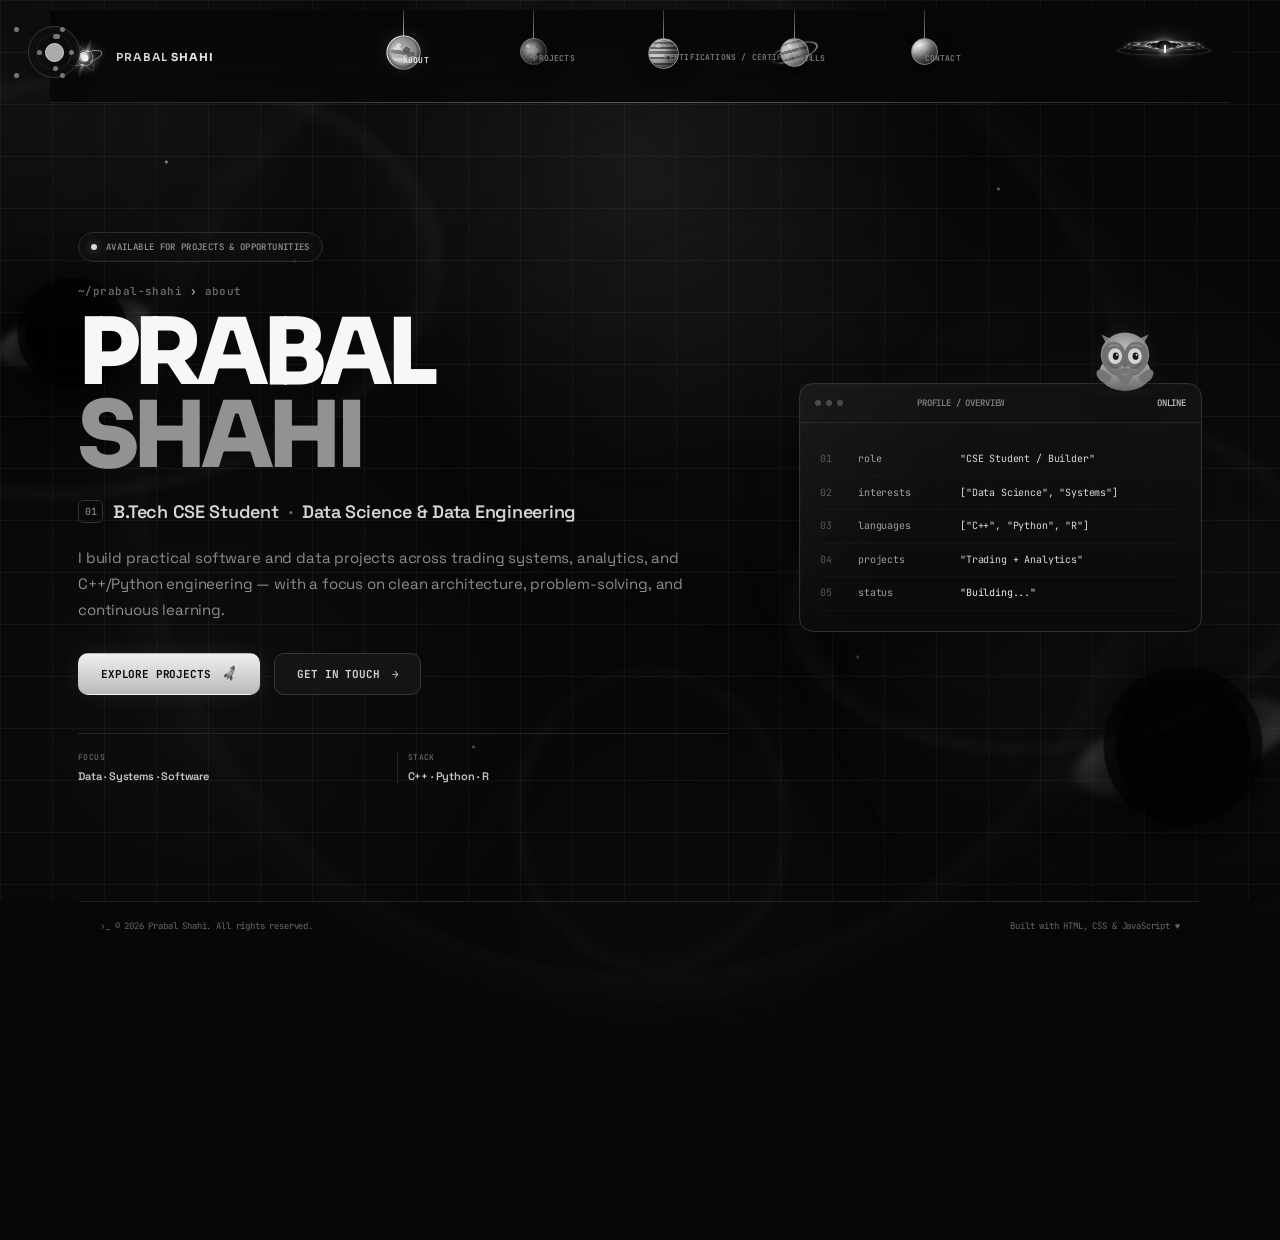
==== commit dae9322a: "added a sun for light mode" ====
--- a/index.html
+++ b/index.html
@@ -62,6 +62,10 @@
       </div>
     </div>
   </header>
+  <button class="theme-sun-toggle" type="button" aria-label="Switch to light mode" aria-pressed="false">
+    <span class="sun-orb"></span>
+    <span class="sun-rays" aria-hidden="true"></span>
+  </button>
   <main class="about-hero">
     <section class="about-copy">
       <div class="status-line"><span class="status-dot"></span> AVAILABLE FOR PROJECTS &amp; OPPORTUNITIES</div>
--- a/assets/style.css
+++ b/assets/style.css
@@ -1810,3 +1810,276 @@
     animation:none !important;
   }
 }
+
+/* ==========================================================
+   DARK / LIGHT MODE
+   Default is always DARK. Light mode is enabled only by the
+   About-page sun control for the current session.
+   ========================================================== */
+.theme-sun-toggle{
+  position:fixed;
+  left:28px;
+  top:26px;
+  width:52px;
+  height:52px;
+  border:1px solid #383838;
+  border-radius:50%;
+  background:rgba(13,13,13,.86);
+  display:grid;
+  place-items:center;
+  cursor:pointer;
+  z-index:60;
+  padding:0;
+  box-shadow:inset 0 0 16px rgba(255,255,255,.025),0 8px 24px rgba(0,0,0,.24);
+  transition:background .35s ease,border-color .35s ease,box-shadow .35s ease,transform .25s ease;
+}
+.theme-sun-toggle:hover{
+  transform:translateY(-2px) scale(1.03);
+  border-color:#8a8a8a;
+}
+.sun-orb{
+  width:19px;
+  height:19px;
+  border-radius:50%;
+  background:#aaa;
+  border:1px solid #d0d0d0;
+  box-shadow:0 0 0 rgba(255,255,255,0);
+  transition:background .4s ease,box-shadow .5s ease,transform .4s ease;
+}
+.sun-rays,
+.sun-rays:before,
+.sun-rays:after{
+  position:absolute;
+  content:"";
+  width:5px;
+  height:5px;
+  border-radius:50%;
+  background:#777;
+  transition:background .35s ease,box-shadow .5s ease;
+}
+.sun-rays{
+  top:7px;
+  left:23.5px;
+  box-shadow:
+    0 32px 0 #777,
+    0 0 0 0 transparent;
+}
+.sun-rays:before{
+  top:16px;
+  left:-16px;
+  box-shadow:
+    32px 0 0 #777,
+    23px 23px 0 #777,
+    -23px 23px 0 #777,
+    23px -23px 0 #777,
+    -23px -23px 0 #777;
+}
+.theme-sun-toggle:after{
+  content:"";
+  position:absolute;
+  inset:7px;
+  border-radius:50%;
+  border:1px solid rgba(255,255,255,.08);
+  pointer-events:none;
+}
+
+/* Light theme surfaces / type. */
+body.light-mode{
+  --bg:#eeeeee;
+  --panel:#ffffff;
+  --panel2:#f4f4f4;
+  --line:#c5c5c5;
+  --cyan:#2f2f2f;
+  --cyan2:#666666;
+  --text:#2a2a2a;
+  --muted:#696969;
+  --white:#171717;
+  --shadow:0 10px 28px rgba(0,0,0,.08);
+  background:#eeeeee !important;
+  color:#2a2a2a;
+}
+body.light-mode .grid-bg{
+  filter:none;
+  background:
+    linear-gradient(rgba(0,0,0,.055) 1px,transparent 1px),
+    linear-gradient(90deg,rgba(0,0,0,.055) 1px,transparent 1px),
+    radial-gradient(circle at 50% 20%,rgba(0,0,0,.025),transparent 48%);
+}
+body.light-mode .stars{
+  opacity:.35;
+  filter:invert(1);
+}
+body.light-mode .topbar{
+  filter:none;
+  background:linear-gradient(180deg,rgba(248,248,248,.97),rgba(238,238,238,.83));
+  border-bottom-color:#cfcfcf;
+}
+body.light-mode .topbar:after{
+  background:linear-gradient(90deg,transparent,#aaa 18%,#666 50%,#aaa 82%,transparent);
+}
+body.light-mode .brand b{color:#555}
+body.light-mode .pulsar-logo{
+  filter:grayscale(1) brightness(.7);
+}
+body.light-mode .planet-nav .planet-item{
+  color:#555;
+}
+body.light-mode .planet-label{
+  color:#5a5a5a;
+}
+body.light-mode .planet-item.active .planet-label{
+  color:#161616;
+}
+body.light-mode .about-hero h1{
+  color:#141414;
+}
+body.light-mode .about-hero h1 .name-primary{color:#151515}
+body.light-mode .about-hero h1 .surname{color:#707070}
+body.light-mode .hero-sub{
+  color:#303030;
+}
+body.light-mode .hero-copy-text{
+  color:#555;
+}
+body.light-mode .status-line{
+  color:#4e4e4e;
+  border-color:#c7c7c7;
+  background:rgba(255,255,255,.58);
+}
+body.light-mode .hero-terminal{
+  color:#515151;
+}
+body.light-mode .cta-row .btn{
+  background:#fff;
+  color:#252525;
+  border-color:#bdbdbd;
+}
+body.light-mode .cta-row .btn.primary{
+  background:linear-gradient(180deg,#202020,#111);
+  color:#f2f2f2;
+  border-color:#202020;
+  box-shadow:0 8px 22px rgba(0,0,0,.16);
+}
+body.light-mode .about-meta{
+  border-color:#c8c8c8;
+}
+body.light-mode .about-meta div{
+  border-color:#d2d2d2;
+}
+body.light-mode .about-meta span{
+  color:#777;
+}
+body.light-mode .about-meta b{
+  color:#272727;
+}
+body.light-mode .about-console{
+  background:linear-gradient(180deg,rgba(255,255,255,.97),rgba(239,239,239,.98));
+  border-color:#bfbfbf;
+  box-shadow:0 20px 48px rgba(0,0,0,.10),inset 0 0 0 1px rgba(255,255,255,.45);
+}
+body.light-mode .console-head{
+  border-bottom-color:#d2d2d2;
+}
+body.light-mode .console-head b,
+body.light-mode .console-head em{
+  color:#4f4f4f;
+}
+body.light-mode .console-body{
+  background:rgba(255,255,255,.28);
+}
+body.light-mode .console-line{
+  border-bottom-color:#dfdfdf;
+}
+body.light-mode .console-line .key{
+  color:#555;
+}
+body.light-mode .console-line .value{
+  color:#202020;
+}
+body.light-mode .console-line .muted{
+  color:#8b8b8b;
+}
+body.light-mode .black-hole{
+  opacity:.18;
+}
+body.light-mode .site-footer{
+  color:#707070;
+  border-top-color:#cfcfcf;
+}
+body.light-mode .theme-sun-toggle{
+  background:#f7f7f7;
+  border-color:#aaa;
+  box-shadow:0 8px 24px rgba(0,0,0,.10),0 0 22px rgba(255,185,65,.18);
+}
+body.light-mode .sun-orb{
+  background:#f3c34e;
+  border-color:#f7d777;
+  box-shadow:
+    0 0 10px rgba(255,208,82,.95),
+    0 0 24px rgba(255,208,82,.65),
+    0 0 42px rgba(255,208,82,.28);
+  transform:scale(1.08);
+}
+body.light-mode .sun-rays,
+body.light-mode .sun-rays:before,
+body.light-mode .sun-rays:after{
+  background:#e0ad35;
+  box-shadow:
+    0 32px 0 #e0ad35,
+    32px 0 0 #e0ad35,
+    23px 23px 0 #e0ad35,
+    -23px 23px 0 #e0ad35,
+    23px -23px 0 #e0ad35,
+    -23px -23px 0 #e0ad35;
+}
+body.light-mode .planet{
+  filter:grayscale(1) brightness(.92) contrast(1.02);
+}
+body.light-mode .thread{
+  background:#777 !important;
+  opacity:.7;
+}
+body.light-mode .wormhole-clickable,
+body.light-mode .wormhole-clickable *{
+  filter:grayscale(1);
+}
+body.light-mode .profile-owl{
+  filter:grayscale(1) brightness(.94) drop-shadow(0 8px 10px rgba(0,0,0,.18));
+}
+
+/* Smooth global transition when toggling. */
+body,
+.grid-bg,
+.topbar,
+.about-console,
+.console-body,
+.btn,
+.status-line,
+.site-footer{
+  transition:background-color .45s ease,border-color .45s ease,color .45s ease,box-shadow .45s ease,filter .45s ease;
+}
+
+/* Attention-catching but subtle sun motion. */
+@keyframes sunAttention{
+  0%,100%{transform:rotate(0deg) scale(1)}
+  50%{transform:rotate(4deg) scale(1.03)}
+}
+.theme-sun-toggle{
+  animation:sunAttention 5.5s ease-in-out infinite;
+}
+.theme-sun-toggle:active{
+  transform:scale(.96);
+}
+@media(max-width:780px){
+  .theme-sun-toggle{
+    left:14px;
+    top:16px;
+    width:46px;
+    height:46px;
+  }
+}
+@media(prefers-reduced-motion:reduce){
+  .theme-sun-toggle{
+    animation:none;
+  }
+}
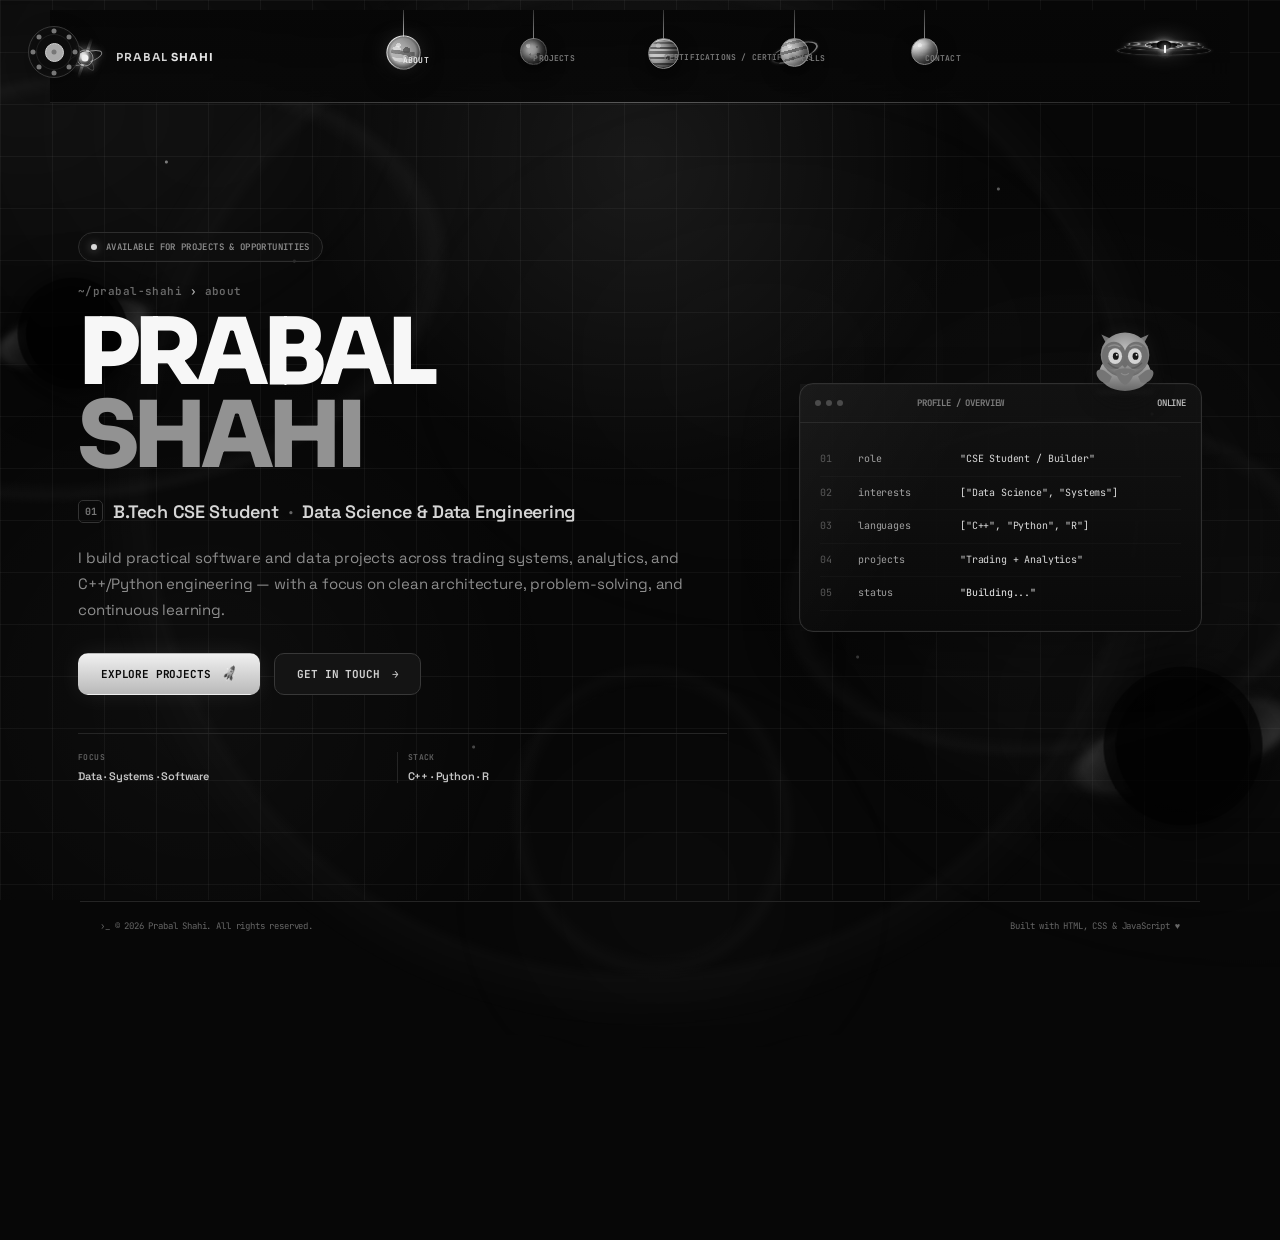
==== commit 9f8fb78a: "made some changes" ====
--- a/index.html
+++ b/index.html
@@ -9,6 +9,9 @@
   <link rel="preconnect" href="https://fonts.gstatic.com" crossorigin>
   <link href="https://fonts.googleapis.com/css2?family=JetBrains+Mono:wght@400;500;600;700&family=Sora:wght@500;600;700;800&family=Space+Grotesk:wght@400;500;600;700&display=swap" rel="stylesheet">
   <link rel="stylesheet" href="assets/style.css" />
+<script>
+(function(){try{if(localStorage.getItem('prabal-theme')==='light')document.documentElement.classList.add('light-mode')}catch(e){}})();
+</script>
 </head>
 <body class="page-shell home-page">
   <div class="grid-bg"></div>
--- a/assets/style.css
+++ b/assets/style.css
@@ -1812,67 +1812,206 @@
 }
 
 /* ==========================================================
-   DARK / LIGHT MODE
-   Default is always DARK. Light mode is enabled only by the
-   About-page sun control for the current session.
+   Persistent dark/light mode
    ========================================================== */
+:root.light-mode,
+html.light-mode{
+  --bg:#eeeeee;
+  --panel:#ffffff;
+  --panel2:#f4f4f4;
+  --line:#c3c3c3;
+  --cyan:#313131;
+  --cyan2:#666666;
+  --text:#2b2b2b;
+  --muted:#686868;
+  --white:#171717;
+  --shadow:0 10px 30px rgba(0,0,0,.08);
+}
+html.light-mode body{
+  background:#eeeeee !important;
+  color:#2b2b2b;
+}
+html.light-mode .grid-bg{
+  filter:none;
+  background:
+    linear-gradient(rgba(0,0,0,.045) 1px,transparent 1px),
+    linear-gradient(90deg,rgba(0,0,0,.045) 1px,transparent 1px),
+    radial-gradient(circle at 50% 20%,rgba(0,0,0,.022),transparent 48%);
+}
+html.light-mode .stars{opacity:.22;filter:invert(1)}
+html.light-mode .topbar{filter:none}
+html.light-mode .brand b{color:#555}
+html.light-mode .pulsar-logo{filter:grayscale(1) brightness(.72)}
+html.light-mode .planet-label{color:#555}
+html.light-mode .planet-item.active .planet-label{color:#161616}
+html.light-mode .about-hero h1{color:#141414}
+html.light-mode .about-hero h1 .name-primary{color:#151515}
+html.light-mode .about-hero h1 .surname{color:#727272}
+html.light-mode .hero-sub{color:#303030}
+html.light-mode .hero-copy-text{color:#555}
+html.light-mode .status-line{color:#4d4d4d;border-color:#c5c5c5;background:rgba(255,255,255,.55)}
+html.light-mode .hero-terminal{color:#515151}
+html.light-mode .cta-row .btn{background:#fff;color:#252525;border-color:#bdbdbd}
+html.light-mode .cta-row .btn.primary{background:linear-gradient(180deg,#242424,#111);color:#f2f2f2;border-color:#242424;box-shadow:0 8px 22px rgba(0,0,0,.15)}
+html.light-mode .about-meta{border-color:#c8c8c8}
+html.light-mode .about-meta div{border-color:#d2d2d2}
+html.light-mode .about-meta span{color:#777}
+html.light-mode .about-meta b{color:#282828}
+html.light-mode .about-console{
+  background:linear-gradient(180deg,rgba(255,255,255,.98),rgba(241,241,241,.98));
+  border-color:#bdbdbd;
+  box-shadow:0 18px 42px rgba(0,0,0,.10),inset 0 0 0 1px rgba(255,255,255,.45);
+}
+html.light-mode .console-head{border-bottom-color:#d0d0d0}
+html.light-mode .console-head b,html.light-mode .console-head em{color:#505050}
+html.light-mode .console-body{background:rgba(255,255,255,.35)}
+html.light-mode .console-line{border-bottom-color:#dddddd}
+html.light-mode .console-line .key{color:#555}
+html.light-mode .console-line .value{color:#202020}
+html.light-mode .console-line .muted{color:#898989}
+html.light-mode .black-hole{opacity:.13}
+html.light-mode .site-footer{color:#707070;border-top-color:#cdcdcd}
+
+html.light-mode .container .timeline-card,
+html.light-mode .container .feature-card,
+html.light-mode .container .project-card,
+html.light-mode .container .cert-card,
+html.light-mode .container .contact-card,
+html.light-mode .container .resume-card,
+html.light-mode .container .skills-shell{
+  background:linear-gradient(180deg,#ffffff,#f3f3f3);
+  border-color:#c5c5c5;
+  box-shadow:0 10px 28px rgba(0,0,0,.07);
+}
+html.light-mode .project-card h2,
+html.light-mode .cert-card h2,
+html.light-mode .resume-card h2,
+html.light-mode .timeline-card h2,
+html.light-mode .feature-card h2{
+  color:#171717;
+}
+html.light-mode .project-card p,
+html.light-mode .cert-card p,
+html.light-mode .resume-card p,
+html.light-mode .timeline-card p,
+html.light-mode .feature-card p{
+  color:#5b5b5b;
+}
+html.light-mode .tag{
+  color:#303030;
+  background:#f0f0f0;
+  border-color:#bdbdbd;
+}
+html.light-mode .date{color:#555;border-color:#c8c8c8}
+html.light-mode .feature-grid span{
+  background:#f6f6f6;
+  border-color:#d2d2d2;
+  color:#4f4f4f;
+}
+html.light-mode .stack-row{border-top-color:#d1d1d1}
+html.light-mode .stack-row span{color:#7b7b7b}
+html.light-mode .stack-row b{color:#262626}
+html.light-mode .stack-row a{color:#222}
+html.light-mode .filter{color:#656565;border-color:#c7c7c7}
+html.light-mode .filter.active{background:#252525;color:#f0f0f0}
+html.light-mode .skill-tab{background:#f6f6f6;color:#666;border-color:#cfcfcf}
+html.light-mode .skill-tab.active{color:#202020;border-color:#888;box-shadow:inset 0 0 16px rgba(0,0,0,.035)}
+html.light-mode .skill-panel{background:#fff;border-color:#d0d0d0}
+html.light-mode .skill-label{color:#777}
+html.light-mode .chip-grid span{background:#f4f4f4;color:#303030;border-color:#c8c8c8}
+html.light-mode .contact-row{border-bottom-color:#d7d7d7}
+html.light-mode .contact-row span{color:#6b6b6b}
+html.light-mode .contact-row a{color:#292929}
+html.light-mode .resume-icon{background:#f3f3f3;border-color:#bdbdbd;color:#262626}
+html.light-mode .resume-link{color:#222}
+html.light-mode .eyebrow{color:#484848}
+html.light-mode .page-intro h1{color:#171717}
+
+html.light-mode .planet{
+  filter:grayscale(1) brightness(.86) contrast(1.02);
+}
+html.light-mode .thread{
+  background:#777 !important;
+  opacity:.65;
+}
+
+/* Wormhole rings should go dark in light mode. */
+html.light-mode .social-wormhole .wormhole-ring,
+html.light-mode .social-wormhole .wormhole-throat{
+  border-color:rgba(30,30,30,.52) !important;
+  box-shadow:0 0 6px rgba(0,0,0,.08),inset 0 0 5px rgba(0,0,0,.05) !important;
+}
+html.light-mode .social-wormhole .wormhole-halo{
+  opacity:.32 !important;
+  filter:blur(5px) grayscale(1);
+}
+html.light-mode .social-wormhole .wormhole-core{
+  background:#0d0d0d !important;
+  box-shadow:0 0 7px rgba(0,0,0,.16) !important;
+}
+html.light-mode .social-wormhole .wormhole-particle{
+  background:#303030 !important;
+  box-shadow:0 0 6px rgba(0,0,0,.2) !important;
+}
+html.light-mode .social-wormhole .wormhole-beam{
+  opacity:.22 !important;
+  background:linear-gradient(to bottom,transparent,rgba(0,0,0,.25),transparent) !important;
+}
+
+/* The owl closes its eyes and becomes perfectly still in light mode. */
+html.light-mode .profile-owl,
+html.light-mode .profile-owl *{
+  animation:none !important;
+}
+html.light-mode .profile-owl{
+  filter:grayscale(1) brightness(.82) drop-shadow(0 7px 9px rgba(0,0,0,.13));
+}
+html.light-mode .profile-owl .owl-eye{
+  transform:scaleY(.06) !important;
+}
+html.light-mode .profile-owl .owl-pupil{
+  opacity:0 !important;
+}
+html.light-mode .profile-owl .owl-head,
+html.light-mode .profile-owl .owl-body,
+html.light-mode .profile-owl .feather,
+html.light-mode .profile-owl .chest-feather,
+html.light-mode .profile-owl .ear-left,
+html.light-mode .profile-owl .ear-right{
+  animation:none !important;
+}
+
+/* Sun control exists only on the About page and reflects the global theme. */
 .theme-sun-toggle{
   position:fixed;
   left:28px;
   top:26px;
   width:52px;
   height:52px;
+  padding:0;
   border:1px solid #383838;
   border-radius:50%;
-  background:rgba(13,13,13,.86);
+  background:rgba(13,13,13,.88);
   display:grid;
   place-items:center;
   cursor:pointer;
   z-index:60;
-  padding:0;
   box-shadow:inset 0 0 16px rgba(255,255,255,.025),0 8px 24px rgba(0,0,0,.24);
-  transition:background .35s ease,border-color .35s ease,box-shadow .35s ease,transform .25s ease;
-}
-.theme-sun-toggle:hover{
-  transform:translateY(-2px) scale(1.03);
-  border-color:#8a8a8a;
-}
+  transition:background .35s ease,border-color .35s ease,box-shadow .5s ease,transform .25s ease;
+}
+.theme-sun-toggle:hover{transform:translateY(-2px) scale(1.03);border-color:#8a8a8a}
 .sun-orb{
-  width:19px;
-  height:19px;
-  border-radius:50%;
-  background:#aaa;
-  border:1px solid #d0d0d0;
-  box-shadow:0 0 0 rgba(255,255,255,0);
+  width:19px;height:19px;border-radius:50%;
+  background:#aaa;border:1px solid #d0d0d0;
   transition:background .4s ease,box-shadow .5s ease,transform .4s ease;
 }
-.sun-rays,
-.sun-rays:before,
-.sun-rays:after{
-  position:absolute;
-  content:"";
-  width:5px;
-  height:5px;
-  border-radius:50%;
+.sun-rays{
+  position:absolute;left:50%;top:50%;
+  width:5px;height:5px;border-radius:50%;
   background:#777;
-  transition:background .35s ease,box-shadow .5s ease;
-}
-.sun-rays{
-  top:7px;
-  left:23.5px;
-  box-shadow:
-    0 32px 0 #777,
-    0 0 0 0 transparent;
-}
-.sun-rays:before{
-  top:16px;
-  left:-16px;
-  box-shadow:
-    32px 0 0 #777,
-    23px 23px 0 #777,
-    -23px 23px 0 #777,
-    23px -23px 0 #777,
-    -23px -23px 0 #777;
+  transform:translate(-50%,-50%);
+  box-shadow:0 -21px 0 #777,0 21px 0 #777,21px 0 0 #777,-21px 0 0 #777,
+             15px -15px 0 #777,-15px -15px 0 #777,15px 15px 0 #777,-15px 15px 0 #777;
 }
 .theme-sun-toggle:after{
   content:"";
@@ -1882,204 +2021,27 @@
   border:1px solid rgba(255,255,255,.08);
   pointer-events:none;
 }
-
-/* Light theme surfaces / type. */
-body.light-mode{
-  --bg:#eeeeee;
-  --panel:#ffffff;
-  --panel2:#f4f4f4;
-  --line:#c5c5c5;
-  --cyan:#2f2f2f;
-  --cyan2:#666666;
-  --text:#2a2a2a;
-  --muted:#696969;
-  --white:#171717;
-  --shadow:0 10px 28px rgba(0,0,0,.08);
-  background:#eeeeee !important;
-  color:#2a2a2a;
-}
-body.light-mode .grid-bg{
-  filter:none;
-  background:
-    linear-gradient(rgba(0,0,0,.055) 1px,transparent 1px),
-    linear-gradient(90deg,rgba(0,0,0,.055) 1px,transparent 1px),
-    radial-gradient(circle at 50% 20%,rgba(0,0,0,.025),transparent 48%);
-}
-body.light-mode .stars{
-  opacity:.35;
-  filter:invert(1);
-}
-body.light-mode .topbar{
-  filter:none;
-  background:linear-gradient(180deg,rgba(248,248,248,.97),rgba(238,238,238,.83));
-  border-bottom-color:#cfcfcf;
-}
-body.light-mode .topbar:after{
-  background:linear-gradient(90deg,transparent,#aaa 18%,#666 50%,#aaa 82%,transparent);
-}
-body.light-mode .brand b{color:#555}
-body.light-mode .pulsar-logo{
-  filter:grayscale(1) brightness(.7);
-}
-body.light-mode .planet-nav .planet-item{
-  color:#555;
-}
-body.light-mode .planet-label{
-  color:#5a5a5a;
-}
-body.light-mode .planet-item.active .planet-label{
-  color:#161616;
-}
-body.light-mode .about-hero h1{
-  color:#141414;
-}
-body.light-mode .about-hero h1 .name-primary{color:#151515}
-body.light-mode .about-hero h1 .surname{color:#707070}
-body.light-mode .hero-sub{
-  color:#303030;
-}
-body.light-mode .hero-copy-text{
-  color:#555;
-}
-body.light-mode .status-line{
-  color:#4e4e4e;
-  border-color:#c7c7c7;
-  background:rgba(255,255,255,.58);
-}
-body.light-mode .hero-terminal{
-  color:#515151;
-}
-body.light-mode .cta-row .btn{
-  background:#fff;
-  color:#252525;
-  border-color:#bdbdbd;
-}
-body.light-mode .cta-row .btn.primary{
-  background:linear-gradient(180deg,#202020,#111);
-  color:#f2f2f2;
-  border-color:#202020;
-  box-shadow:0 8px 22px rgba(0,0,0,.16);
-}
-body.light-mode .about-meta{
-  border-color:#c8c8c8;
-}
-body.light-mode .about-meta div{
-  border-color:#d2d2d2;
-}
-body.light-mode .about-meta span{
-  color:#777;
-}
-body.light-mode .about-meta b{
-  color:#272727;
-}
-body.light-mode .about-console{
-  background:linear-gradient(180deg,rgba(255,255,255,.97),rgba(239,239,239,.98));
-  border-color:#bfbfbf;
-  box-shadow:0 20px 48px rgba(0,0,0,.10),inset 0 0 0 1px rgba(255,255,255,.45);
-}
-body.light-mode .console-head{
-  border-bottom-color:#d2d2d2;
-}
-body.light-mode .console-head b,
-body.light-mode .console-head em{
-  color:#4f4f4f;
-}
-body.light-mode .console-body{
-  background:rgba(255,255,255,.28);
-}
-body.light-mode .console-line{
-  border-bottom-color:#dfdfdf;
-}
-body.light-mode .console-line .key{
-  color:#555;
-}
-body.light-mode .console-line .value{
-  color:#202020;
-}
-body.light-mode .console-line .muted{
-  color:#8b8b8b;
-}
-body.light-mode .black-hole{
-  opacity:.18;
-}
-body.light-mode .site-footer{
-  color:#707070;
-  border-top-color:#cfcfcf;
-}
-body.light-mode .theme-sun-toggle{
-  background:#f7f7f7;
-  border-color:#aaa;
-  box-shadow:0 8px 24px rgba(0,0,0,.10),0 0 22px rgba(255,185,65,.18);
-}
-body.light-mode .sun-orb{
-  background:#f3c34e;
-  border-color:#f7d777;
-  box-shadow:
-    0 0 10px rgba(255,208,82,.95),
-    0 0 24px rgba(255,208,82,.65),
-    0 0 42px rgba(255,208,82,.28);
+html.light-mode .theme-sun-toggle{
+  background:#f8f8f8;
+  border-color:#a7a7a7;
+  box-shadow:0 8px 24px rgba(0,0,0,.10),0 0 24px rgba(255,205,70,.2);
+}
+html.light-mode .sun-orb{
+  background:#f0bf45;
+  border-color:#f7d77a;
+  box-shadow:0 0 10px rgba(255,210,82,.95),0 0 25px rgba(255,210,82,.62),0 0 43px rgba(255,210,82,.26);
   transform:scale(1.08);
 }
-body.light-mode .sun-rays,
-body.light-mode .sun-rays:before,
-body.light-mode .sun-rays:after{
-  background:#e0ad35;
-  box-shadow:
-    0 32px 0 #e0ad35,
-    32px 0 0 #e0ad35,
-    23px 23px 0 #e0ad35,
-    -23px 23px 0 #e0ad35,
-    23px -23px 0 #e0ad35,
-    -23px -23px 0 #e0ad35;
-}
-body.light-mode .planet{
-  filter:grayscale(1) brightness(.92) contrast(1.02);
-}
-body.light-mode .thread{
-  background:#777 !important;
-  opacity:.7;
-}
-body.light-mode .wormhole-clickable,
-body.light-mode .wormhole-clickable *{
-  filter:grayscale(1);
-}
-body.light-mode .profile-owl{
-  filter:grayscale(1) brightness(.94) drop-shadow(0 8px 10px rgba(0,0,0,.18));
-}
-
-/* Smooth global transition when toggling. */
-body,
-.grid-bg,
-.topbar,
-.about-console,
-.console-body,
-.btn,
-.status-line,
-.site-footer{
-  transition:background-color .45s ease,border-color .45s ease,color .45s ease,box-shadow .45s ease,filter .45s ease;
-}
-
-/* Attention-catching but subtle sun motion. */
-@keyframes sunAttention{
-  0%,100%{transform:rotate(0deg) scale(1)}
-  50%{transform:rotate(4deg) scale(1.03)}
-}
-.theme-sun-toggle{
-  animation:sunAttention 5.5s ease-in-out infinite;
-}
-.theme-sun-toggle:active{
-  transform:scale(.96);
-}
+html.light-mode .sun-rays{
+  background:#dfa936;
+  box-shadow:0 -21px 0 #dfa936,0 21px 0 #dfa936,21px 0 0 #dfa936,-21px 0 0 #dfa936,
+             15px -15px 0 #dfa936,-15px -15px 0 #dfa936,15px 15px 0 #dfa936,-15px 15px 0 #dfa936;
+}
+.theme-sun-toggle{animation:sunFloat 5.5s ease-in-out infinite}
+@keyframes sunFloat{0%,100%{rotate:0deg}50%{rotate:4deg}}
 @media(max-width:780px){
-  .theme-sun-toggle{
-    left:14px;
-    top:16px;
-    width:46px;
-    height:46px;
-  }
+  .theme-sun-toggle{left:14px;top:16px;width:46px;height:46px}
 }
 @media(prefers-reduced-motion:reduce){
-  .theme-sun-toggle{
-    animation:none;
-  }
-}
+  .theme-sun-toggle{animation:none}
+}
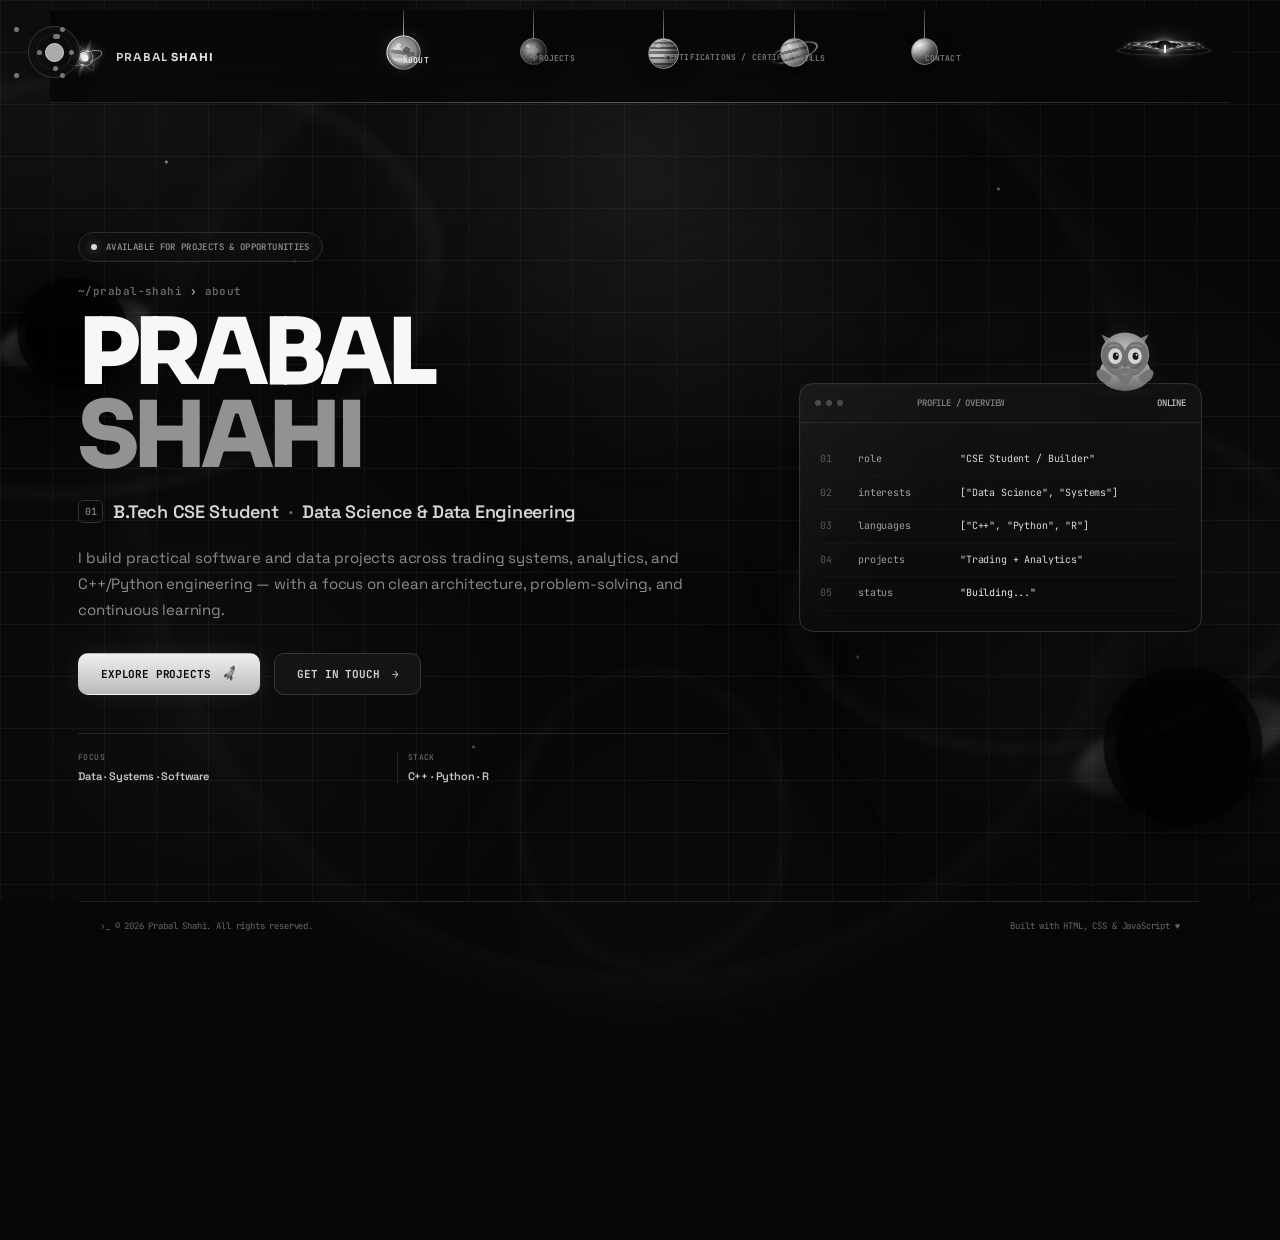
==== commit 02214a56: "made some changes" ====
--- a/index.html
+++ b/index.html
@@ -9,9 +9,6 @@
   <link rel="preconnect" href="https://fonts.gstatic.com" crossorigin>
   <link href="https://fonts.googleapis.com/css2?family=JetBrains+Mono:wght@400;500;600;700&family=Sora:wght@500;600;700;800&family=Space+Grotesk:wght@400;500;600;700&display=swap" rel="stylesheet">
   <link rel="stylesheet" href="assets/style.css" />
-<script>
-(function(){try{if(localStorage.getItem('prabal-theme')==='light')document.documentElement.classList.add('light-mode')}catch(e){}})();
-</script>
 </head>
 <body class="page-shell home-page">
   <div class="grid-bg"></div>
--- a/assets/style.css
+++ b/assets/style.css
@@ -1812,206 +1812,67 @@
 }
 
 /* ==========================================================
-   Persistent dark/light mode
+   DARK / LIGHT MODE
+   Default is always DARK. Light mode is enabled only by the
+   About-page sun control for the current session.
    ========================================================== */
-:root.light-mode,
-html.light-mode{
-  --bg:#eeeeee;
-  --panel:#ffffff;
-  --panel2:#f4f4f4;
-  --line:#c3c3c3;
-  --cyan:#313131;
-  --cyan2:#666666;
-  --text:#2b2b2b;
-  --muted:#686868;
-  --white:#171717;
-  --shadow:0 10px 30px rgba(0,0,0,.08);
-}
-html.light-mode body{
-  background:#eeeeee !important;
-  color:#2b2b2b;
-}
-html.light-mode .grid-bg{
-  filter:none;
-  background:
-    linear-gradient(rgba(0,0,0,.045) 1px,transparent 1px),
-    linear-gradient(90deg,rgba(0,0,0,.045) 1px,transparent 1px),
-    radial-gradient(circle at 50% 20%,rgba(0,0,0,.022),transparent 48%);
-}
-html.light-mode .stars{opacity:.22;filter:invert(1)}
-html.light-mode .topbar{filter:none}
-html.light-mode .brand b{color:#555}
-html.light-mode .pulsar-logo{filter:grayscale(1) brightness(.72)}
-html.light-mode .planet-label{color:#555}
-html.light-mode .planet-item.active .planet-label{color:#161616}
-html.light-mode .about-hero h1{color:#141414}
-html.light-mode .about-hero h1 .name-primary{color:#151515}
-html.light-mode .about-hero h1 .surname{color:#727272}
-html.light-mode .hero-sub{color:#303030}
-html.light-mode .hero-copy-text{color:#555}
-html.light-mode .status-line{color:#4d4d4d;border-color:#c5c5c5;background:rgba(255,255,255,.55)}
-html.light-mode .hero-terminal{color:#515151}
-html.light-mode .cta-row .btn{background:#fff;color:#252525;border-color:#bdbdbd}
-html.light-mode .cta-row .btn.primary{background:linear-gradient(180deg,#242424,#111);color:#f2f2f2;border-color:#242424;box-shadow:0 8px 22px rgba(0,0,0,.15)}
-html.light-mode .about-meta{border-color:#c8c8c8}
-html.light-mode .about-meta div{border-color:#d2d2d2}
-html.light-mode .about-meta span{color:#777}
-html.light-mode .about-meta b{color:#282828}
-html.light-mode .about-console{
-  background:linear-gradient(180deg,rgba(255,255,255,.98),rgba(241,241,241,.98));
-  border-color:#bdbdbd;
-  box-shadow:0 18px 42px rgba(0,0,0,.10),inset 0 0 0 1px rgba(255,255,255,.45);
-}
-html.light-mode .console-head{border-bottom-color:#d0d0d0}
-html.light-mode .console-head b,html.light-mode .console-head em{color:#505050}
-html.light-mode .console-body{background:rgba(255,255,255,.35)}
-html.light-mode .console-line{border-bottom-color:#dddddd}
-html.light-mode .console-line .key{color:#555}
-html.light-mode .console-line .value{color:#202020}
-html.light-mode .console-line .muted{color:#898989}
-html.light-mode .black-hole{opacity:.13}
-html.light-mode .site-footer{color:#707070;border-top-color:#cdcdcd}
-
-html.light-mode .container .timeline-card,
-html.light-mode .container .feature-card,
-html.light-mode .container .project-card,
-html.light-mode .container .cert-card,
-html.light-mode .container .contact-card,
-html.light-mode .container .resume-card,
-html.light-mode .container .skills-shell{
-  background:linear-gradient(180deg,#ffffff,#f3f3f3);
-  border-color:#c5c5c5;
-  box-shadow:0 10px 28px rgba(0,0,0,.07);
-}
-html.light-mode .project-card h2,
-html.light-mode .cert-card h2,
-html.light-mode .resume-card h2,
-html.light-mode .timeline-card h2,
-html.light-mode .feature-card h2{
-  color:#171717;
-}
-html.light-mode .project-card p,
-html.light-mode .cert-card p,
-html.light-mode .resume-card p,
-html.light-mode .timeline-card p,
-html.light-mode .feature-card p{
-  color:#5b5b5b;
-}
-html.light-mode .tag{
-  color:#303030;
-  background:#f0f0f0;
-  border-color:#bdbdbd;
-}
-html.light-mode .date{color:#555;border-color:#c8c8c8}
-html.light-mode .feature-grid span{
-  background:#f6f6f6;
-  border-color:#d2d2d2;
-  color:#4f4f4f;
-}
-html.light-mode .stack-row{border-top-color:#d1d1d1}
-html.light-mode .stack-row span{color:#7b7b7b}
-html.light-mode .stack-row b{color:#262626}
-html.light-mode .stack-row a{color:#222}
-html.light-mode .filter{color:#656565;border-color:#c7c7c7}
-html.light-mode .filter.active{background:#252525;color:#f0f0f0}
-html.light-mode .skill-tab{background:#f6f6f6;color:#666;border-color:#cfcfcf}
-html.light-mode .skill-tab.active{color:#202020;border-color:#888;box-shadow:inset 0 0 16px rgba(0,0,0,.035)}
-html.light-mode .skill-panel{background:#fff;border-color:#d0d0d0}
-html.light-mode .skill-label{color:#777}
-html.light-mode .chip-grid span{background:#f4f4f4;color:#303030;border-color:#c8c8c8}
-html.light-mode .contact-row{border-bottom-color:#d7d7d7}
-html.light-mode .contact-row span{color:#6b6b6b}
-html.light-mode .contact-row a{color:#292929}
-html.light-mode .resume-icon{background:#f3f3f3;border-color:#bdbdbd;color:#262626}
-html.light-mode .resume-link{color:#222}
-html.light-mode .eyebrow{color:#484848}
-html.light-mode .page-intro h1{color:#171717}
-
-html.light-mode .planet{
-  filter:grayscale(1) brightness(.86) contrast(1.02);
-}
-html.light-mode .thread{
-  background:#777 !important;
-  opacity:.65;
-}
-
-/* Wormhole rings should go dark in light mode. */
-html.light-mode .social-wormhole .wormhole-ring,
-html.light-mode .social-wormhole .wormhole-throat{
-  border-color:rgba(30,30,30,.52) !important;
-  box-shadow:0 0 6px rgba(0,0,0,.08),inset 0 0 5px rgba(0,0,0,.05) !important;
-}
-html.light-mode .social-wormhole .wormhole-halo{
-  opacity:.32 !important;
-  filter:blur(5px) grayscale(1);
-}
-html.light-mode .social-wormhole .wormhole-core{
-  background:#0d0d0d !important;
-  box-shadow:0 0 7px rgba(0,0,0,.16) !important;
-}
-html.light-mode .social-wormhole .wormhole-particle{
-  background:#303030 !important;
-  box-shadow:0 0 6px rgba(0,0,0,.2) !important;
-}
-html.light-mode .social-wormhole .wormhole-beam{
-  opacity:.22 !important;
-  background:linear-gradient(to bottom,transparent,rgba(0,0,0,.25),transparent) !important;
-}
-
-/* The owl closes its eyes and becomes perfectly still in light mode. */
-html.light-mode .profile-owl,
-html.light-mode .profile-owl *{
-  animation:none !important;
-}
-html.light-mode .profile-owl{
-  filter:grayscale(1) brightness(.82) drop-shadow(0 7px 9px rgba(0,0,0,.13));
-}
-html.light-mode .profile-owl .owl-eye{
-  transform:scaleY(.06) !important;
-}
-html.light-mode .profile-owl .owl-pupil{
-  opacity:0 !important;
-}
-html.light-mode .profile-owl .owl-head,
-html.light-mode .profile-owl .owl-body,
-html.light-mode .profile-owl .feather,
-html.light-mode .profile-owl .chest-feather,
-html.light-mode .profile-owl .ear-left,
-html.light-mode .profile-owl .ear-right{
-  animation:none !important;
-}
-
-/* Sun control exists only on the About page and reflects the global theme. */
 .theme-sun-toggle{
   position:fixed;
   left:28px;
   top:26px;
   width:52px;
   height:52px;
-  padding:0;
   border:1px solid #383838;
   border-radius:50%;
-  background:rgba(13,13,13,.88);
+  background:rgba(13,13,13,.86);
   display:grid;
   place-items:center;
   cursor:pointer;
   z-index:60;
+  padding:0;
   box-shadow:inset 0 0 16px rgba(255,255,255,.025),0 8px 24px rgba(0,0,0,.24);
-  transition:background .35s ease,border-color .35s ease,box-shadow .5s ease,transform .25s ease;
-}
-.theme-sun-toggle:hover{transform:translateY(-2px) scale(1.03);border-color:#8a8a8a}
+  transition:background .35s ease,border-color .35s ease,box-shadow .35s ease,transform .25s ease;
+}
+.theme-sun-toggle:hover{
+  transform:translateY(-2px) scale(1.03);
+  border-color:#8a8a8a;
+}
 .sun-orb{
-  width:19px;height:19px;border-radius:50%;
-  background:#aaa;border:1px solid #d0d0d0;
+  width:19px;
+  height:19px;
+  border-radius:50%;
+  background:#aaa;
+  border:1px solid #d0d0d0;
+  box-shadow:0 0 0 rgba(255,255,255,0);
   transition:background .4s ease,box-shadow .5s ease,transform .4s ease;
 }
+.sun-rays,
+.sun-rays:before,
+.sun-rays:after{
+  position:absolute;
+  content:"";
+  width:5px;
+  height:5px;
+  border-radius:50%;
+  background:#777;
+  transition:background .35s ease,box-shadow .5s ease;
+}
 .sun-rays{
-  position:absolute;left:50%;top:50%;
-  width:5px;height:5px;border-radius:50%;
-  background:#777;
-  transform:translate(-50%,-50%);
-  box-shadow:0 -21px 0 #777,0 21px 0 #777,21px 0 0 #777,-21px 0 0 #777,
-             15px -15px 0 #777,-15px -15px 0 #777,15px 15px 0 #777,-15px 15px 0 #777;
+  top:7px;
+  left:23.5px;
+  box-shadow:
+    0 32px 0 #777,
+    0 0 0 0 transparent;
+}
+.sun-rays:before{
+  top:16px;
+  left:-16px;
+  box-shadow:
+    32px 0 0 #777,
+    23px 23px 0 #777,
+    -23px 23px 0 #777,
+    23px -23px 0 #777,
+    -23px -23px 0 #777;
 }
 .theme-sun-toggle:after{
   content:"";
@@ -2021,27 +1882,204 @@
   border:1px solid rgba(255,255,255,.08);
   pointer-events:none;
 }
-html.light-mode .theme-sun-toggle{
-  background:#f8f8f8;
-  border-color:#a7a7a7;
-  box-shadow:0 8px 24px rgba(0,0,0,.10),0 0 24px rgba(255,205,70,.2);
-}
-html.light-mode .sun-orb{
-  background:#f0bf45;
-  border-color:#f7d77a;
-  box-shadow:0 0 10px rgba(255,210,82,.95),0 0 25px rgba(255,210,82,.62),0 0 43px rgba(255,210,82,.26);
+
+/* Light theme surfaces / type. */
+body.light-mode{
+  --bg:#eeeeee;
+  --panel:#ffffff;
+  --panel2:#f4f4f4;
+  --line:#c5c5c5;
+  --cyan:#2f2f2f;
+  --cyan2:#666666;
+  --text:#2a2a2a;
+  --muted:#696969;
+  --white:#171717;
+  --shadow:0 10px 28px rgba(0,0,0,.08);
+  background:#eeeeee !important;
+  color:#2a2a2a;
+}
+body.light-mode .grid-bg{
+  filter:none;
+  background:
+    linear-gradient(rgba(0,0,0,.055) 1px,transparent 1px),
+    linear-gradient(90deg,rgba(0,0,0,.055) 1px,transparent 1px),
+    radial-gradient(circle at 50% 20%,rgba(0,0,0,.025),transparent 48%);
+}
+body.light-mode .stars{
+  opacity:.35;
+  filter:invert(1);
+}
+body.light-mode .topbar{
+  filter:none;
+  background:linear-gradient(180deg,rgba(248,248,248,.97),rgba(238,238,238,.83));
+  border-bottom-color:#cfcfcf;
+}
+body.light-mode .topbar:after{
+  background:linear-gradient(90deg,transparent,#aaa 18%,#666 50%,#aaa 82%,transparent);
+}
+body.light-mode .brand b{color:#555}
+body.light-mode .pulsar-logo{
+  filter:grayscale(1) brightness(.7);
+}
+body.light-mode .planet-nav .planet-item{
+  color:#555;
+}
+body.light-mode .planet-label{
+  color:#5a5a5a;
+}
+body.light-mode .planet-item.active .planet-label{
+  color:#161616;
+}
+body.light-mode .about-hero h1{
+  color:#141414;
+}
+body.light-mode .about-hero h1 .name-primary{color:#151515}
+body.light-mode .about-hero h1 .surname{color:#707070}
+body.light-mode .hero-sub{
+  color:#303030;
+}
+body.light-mode .hero-copy-text{
+  color:#555;
+}
+body.light-mode .status-line{
+  color:#4e4e4e;
+  border-color:#c7c7c7;
+  background:rgba(255,255,255,.58);
+}
+body.light-mode .hero-terminal{
+  color:#515151;
+}
+body.light-mode .cta-row .btn{
+  background:#fff;
+  color:#252525;
+  border-color:#bdbdbd;
+}
+body.light-mode .cta-row .btn.primary{
+  background:linear-gradient(180deg,#202020,#111);
+  color:#f2f2f2;
+  border-color:#202020;
+  box-shadow:0 8px 22px rgba(0,0,0,.16);
+}
+body.light-mode .about-meta{
+  border-color:#c8c8c8;
+}
+body.light-mode .about-meta div{
+  border-color:#d2d2d2;
+}
+body.light-mode .about-meta span{
+  color:#777;
+}
+body.light-mode .about-meta b{
+  color:#272727;
+}
+body.light-mode .about-console{
+  background:linear-gradient(180deg,rgba(255,255,255,.97),rgba(239,239,239,.98));
+  border-color:#bfbfbf;
+  box-shadow:0 20px 48px rgba(0,0,0,.10),inset 0 0 0 1px rgba(255,255,255,.45);
+}
+body.light-mode .console-head{
+  border-bottom-color:#d2d2d2;
+}
+body.light-mode .console-head b,
+body.light-mode .console-head em{
+  color:#4f4f4f;
+}
+body.light-mode .console-body{
+  background:rgba(255,255,255,.28);
+}
+body.light-mode .console-line{
+  border-bottom-color:#dfdfdf;
+}
+body.light-mode .console-line .key{
+  color:#555;
+}
+body.light-mode .console-line .value{
+  color:#202020;
+}
+body.light-mode .console-line .muted{
+  color:#8b8b8b;
+}
+body.light-mode .black-hole{
+  opacity:.18;
+}
+body.light-mode .site-footer{
+  color:#707070;
+  border-top-color:#cfcfcf;
+}
+body.light-mode .theme-sun-toggle{
+  background:#f7f7f7;
+  border-color:#aaa;
+  box-shadow:0 8px 24px rgba(0,0,0,.10),0 0 22px rgba(255,185,65,.18);
+}
+body.light-mode .sun-orb{
+  background:#f3c34e;
+  border-color:#f7d777;
+  box-shadow:
+    0 0 10px rgba(255,208,82,.95),
+    0 0 24px rgba(255,208,82,.65),
+    0 0 42px rgba(255,208,82,.28);
   transform:scale(1.08);
 }
-html.light-mode .sun-rays{
-  background:#dfa936;
-  box-shadow:0 -21px 0 #dfa936,0 21px 0 #dfa936,21px 0 0 #dfa936,-21px 0 0 #dfa936,
-             15px -15px 0 #dfa936,-15px -15px 0 #dfa936,15px 15px 0 #dfa936,-15px 15px 0 #dfa936;
-}
-.theme-sun-toggle{animation:sunFloat 5.5s ease-in-out infinite}
-@keyframes sunFloat{0%,100%{rotate:0deg}50%{rotate:4deg}}
+body.light-mode .sun-rays,
+body.light-mode .sun-rays:before,
+body.light-mode .sun-rays:after{
+  background:#e0ad35;
+  box-shadow:
+    0 32px 0 #e0ad35,
+    32px 0 0 #e0ad35,
+    23px 23px 0 #e0ad35,
+    -23px 23px 0 #e0ad35,
+    23px -23px 0 #e0ad35,
+    -23px -23px 0 #e0ad35;
+}
+body.light-mode .planet{
+  filter:grayscale(1) brightness(.92) contrast(1.02);
+}
+body.light-mode .thread{
+  background:#777 !important;
+  opacity:.7;
+}
+body.light-mode .wormhole-clickable,
+body.light-mode .wormhole-clickable *{
+  filter:grayscale(1);
+}
+body.light-mode .profile-owl{
+  filter:grayscale(1) brightness(.94) drop-shadow(0 8px 10px rgba(0,0,0,.18));
+}
+
+/* Smooth global transition when toggling. */
+body,
+.grid-bg,
+.topbar,
+.about-console,
+.console-body,
+.btn,
+.status-line,
+.site-footer{
+  transition:background-color .45s ease,border-color .45s ease,color .45s ease,box-shadow .45s ease,filter .45s ease;
+}
+
+/* Attention-catching but subtle sun motion. */
+@keyframes sunAttention{
+  0%,100%{transform:rotate(0deg) scale(1)}
+  50%{transform:rotate(4deg) scale(1.03)}
+}
+.theme-sun-toggle{
+  animation:sunAttention 5.5s ease-in-out infinite;
+}
+.theme-sun-toggle:active{
+  transform:scale(.96);
+}
 @media(max-width:780px){
-  .theme-sun-toggle{left:14px;top:16px;width:46px;height:46px}
+  .theme-sun-toggle{
+    left:14px;
+    top:16px;
+    width:46px;
+    height:46px;
+  }
 }
 @media(prefers-reduced-motion:reduce){
-  .theme-sun-toggle{animation:none}
-}
+  .theme-sun-toggle{
+    animation:none;
+  }
+}
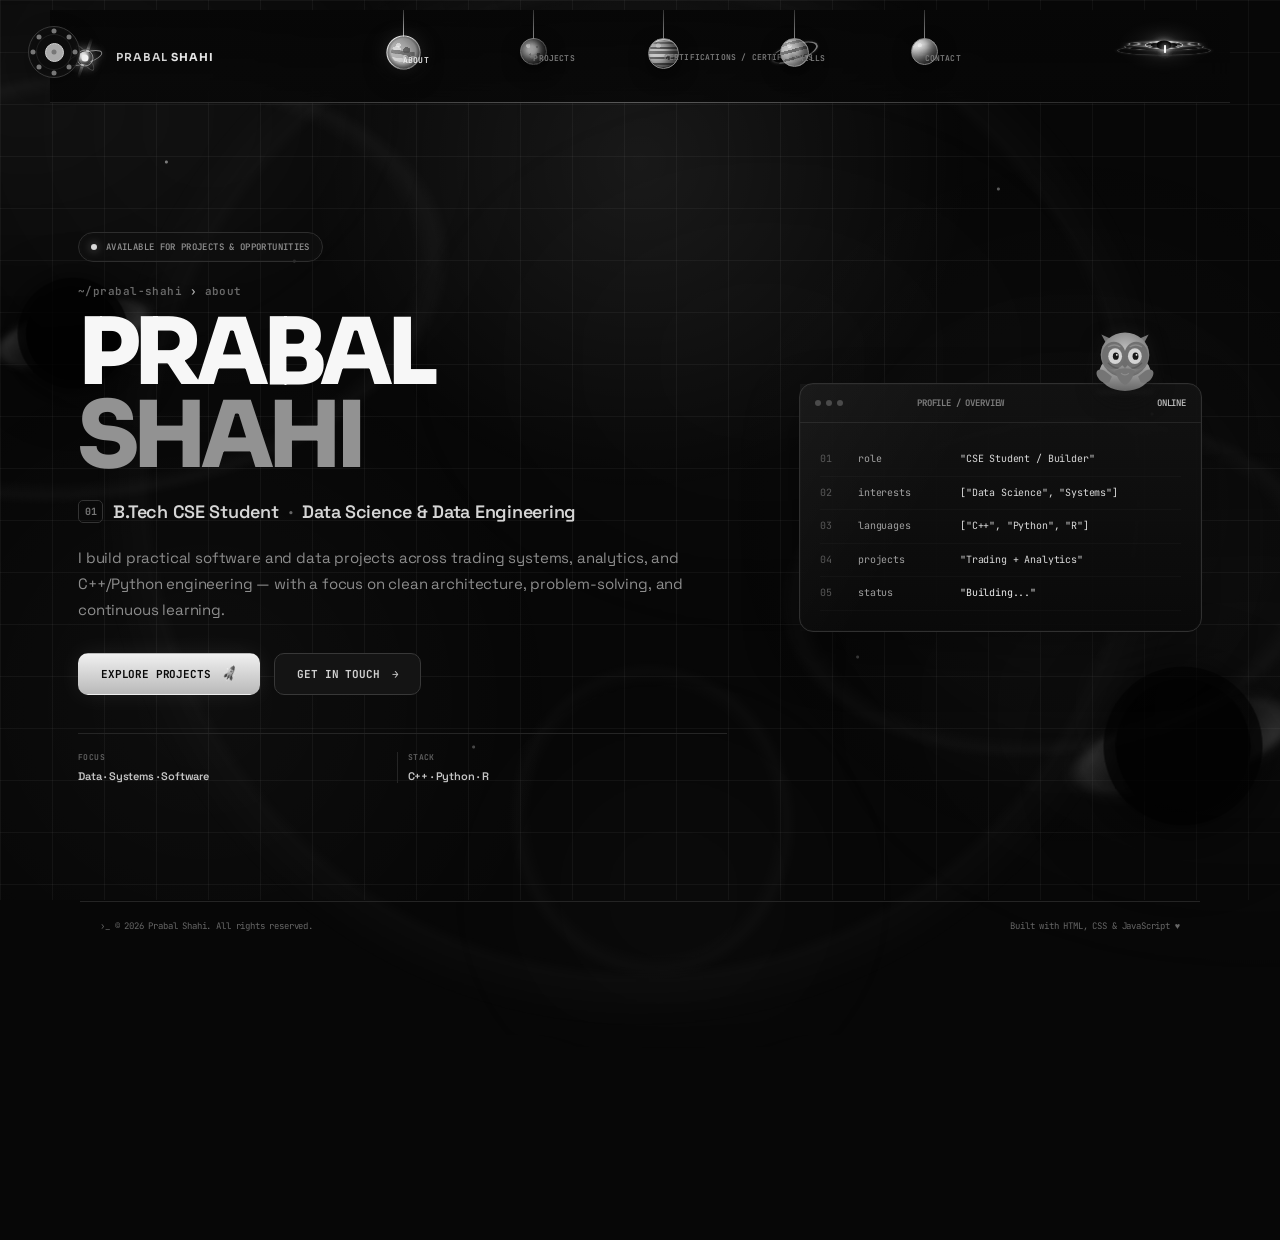
==== commit 6660c37f: "made some changes" ====
--- a/index.html
+++ b/index.html
@@ -9,6 +9,9 @@
   <link rel="preconnect" href="https://fonts.gstatic.com" crossorigin>
   <link href="https://fonts.googleapis.com/css2?family=JetBrains+Mono:wght@400;500;600;700&family=Sora:wght@500;600;700;800&family=Space+Grotesk:wght@400;500;600;700&display=swap" rel="stylesheet">
   <link rel="stylesheet" href="assets/style.css" />
+<script>
+(function(){try{if(localStorage.getItem('prabal-theme')==='light')document.documentElement.classList.add('light-mode')}catch(e){}})();
+</script>
 </head>
 <body class="page-shell home-page">
   <div class="grid-bg"></div>
--- a/assets/style.css
+++ b/assets/style.css
@@ -1812,67 +1812,206 @@
 }
 
 /* ==========================================================
-   DARK / LIGHT MODE
-   Default is always DARK. Light mode is enabled only by the
-   About-page sun control for the current session.
+   Persistent dark/light mode
    ========================================================== */
+:root.light-mode,
+html.light-mode{
+  --bg:#eeeeee;
+  --panel:#ffffff;
+  --panel2:#f4f4f4;
+  --line:#c3c3c3;
+  --cyan:#313131;
+  --cyan2:#666666;
+  --text:#2b2b2b;
+  --muted:#686868;
+  --white:#171717;
+  --shadow:0 10px 30px rgba(0,0,0,.08);
+}
+html.light-mode body{
+  background:#eeeeee !important;
+  color:#2b2b2b;
+}
+html.light-mode .grid-bg{
+  filter:none;
+  background:
+    linear-gradient(rgba(0,0,0,.045) 1px,transparent 1px),
+    linear-gradient(90deg,rgba(0,0,0,.045) 1px,transparent 1px),
+    radial-gradient(circle at 50% 20%,rgba(0,0,0,.022),transparent 48%);
+}
+html.light-mode .stars{opacity:.22;filter:invert(1)}
+html.light-mode .topbar{filter:none}
+html.light-mode .brand b{color:#555}
+html.light-mode .pulsar-logo{filter:grayscale(1) brightness(.72)}
+html.light-mode .planet-label{color:#555}
+html.light-mode .planet-item.active .planet-label{color:#161616}
+html.light-mode .about-hero h1{color:#141414}
+html.light-mode .about-hero h1 .name-primary{color:#151515}
+html.light-mode .about-hero h1 .surname{color:#727272}
+html.light-mode .hero-sub{color:#303030}
+html.light-mode .hero-copy-text{color:#555}
+html.light-mode .status-line{color:#4d4d4d;border-color:#c5c5c5;background:rgba(255,255,255,.55)}
+html.light-mode .hero-terminal{color:#515151}
+html.light-mode .cta-row .btn{background:#fff;color:#252525;border-color:#bdbdbd}
+html.light-mode .cta-row .btn.primary{background:linear-gradient(180deg,#242424,#111);color:#f2f2f2;border-color:#242424;box-shadow:0 8px 22px rgba(0,0,0,.15)}
+html.light-mode .about-meta{border-color:#c8c8c8}
+html.light-mode .about-meta div{border-color:#d2d2d2}
+html.light-mode .about-meta span{color:#777}
+html.light-mode .about-meta b{color:#282828}
+html.light-mode .about-console{
+  background:linear-gradient(180deg,rgba(255,255,255,.98),rgba(241,241,241,.98));
+  border-color:#bdbdbd;
+  box-shadow:0 18px 42px rgba(0,0,0,.10),inset 0 0 0 1px rgba(255,255,255,.45);
+}
+html.light-mode .console-head{border-bottom-color:#d0d0d0}
+html.light-mode .console-head b,html.light-mode .console-head em{color:#505050}
+html.light-mode .console-body{background:rgba(255,255,255,.35)}
+html.light-mode .console-line{border-bottom-color:#dddddd}
+html.light-mode .console-line .key{color:#555}
+html.light-mode .console-line .value{color:#202020}
+html.light-mode .console-line .muted{color:#898989}
+html.light-mode .black-hole{opacity:.13}
+html.light-mode .site-footer{color:#707070;border-top-color:#cdcdcd}
+
+html.light-mode .container .timeline-card,
+html.light-mode .container .feature-card,
+html.light-mode .container .project-card,
+html.light-mode .container .cert-card,
+html.light-mode .container .contact-card,
+html.light-mode .container .resume-card,
+html.light-mode .container .skills-shell{
+  background:linear-gradient(180deg,#ffffff,#f3f3f3);
+  border-color:#c5c5c5;
+  box-shadow:0 10px 28px rgba(0,0,0,.07);
+}
+html.light-mode .project-card h2,
+html.light-mode .cert-card h2,
+html.light-mode .resume-card h2,
+html.light-mode .timeline-card h2,
+html.light-mode .feature-card h2{
+  color:#171717;
+}
+html.light-mode .project-card p,
+html.light-mode .cert-card p,
+html.light-mode .resume-card p,
+html.light-mode .timeline-card p,
+html.light-mode .feature-card p{
+  color:#5b5b5b;
+}
+html.light-mode .tag{
+  color:#303030;
+  background:#f0f0f0;
+  border-color:#bdbdbd;
+}
+html.light-mode .date{color:#555;border-color:#c8c8c8}
+html.light-mode .feature-grid span{
+  background:#f6f6f6;
+  border-color:#d2d2d2;
+  color:#4f4f4f;
+}
+html.light-mode .stack-row{border-top-color:#d1d1d1}
+html.light-mode .stack-row span{color:#7b7b7b}
+html.light-mode .stack-row b{color:#262626}
+html.light-mode .stack-row a{color:#222}
+html.light-mode .filter{color:#656565;border-color:#c7c7c7}
+html.light-mode .filter.active{background:#252525;color:#f0f0f0}
+html.light-mode .skill-tab{background:#f6f6f6;color:#666;border-color:#cfcfcf}
+html.light-mode .skill-tab.active{color:#202020;border-color:#888;box-shadow:inset 0 0 16px rgba(0,0,0,.035)}
+html.light-mode .skill-panel{background:#fff;border-color:#d0d0d0}
+html.light-mode .skill-label{color:#777}
+html.light-mode .chip-grid span{background:#f4f4f4;color:#303030;border-color:#c8c8c8}
+html.light-mode .contact-row{border-bottom-color:#d7d7d7}
+html.light-mode .contact-row span{color:#6b6b6b}
+html.light-mode .contact-row a{color:#292929}
+html.light-mode .resume-icon{background:#f3f3f3;border-color:#bdbdbd;color:#262626}
+html.light-mode .resume-link{color:#222}
+html.light-mode .eyebrow{color:#484848}
+html.light-mode .page-intro h1{color:#171717}
+
+html.light-mode .planet{
+  filter:grayscale(1) brightness(.86) contrast(1.02);
+}
+html.light-mode .thread{
+  background:#777 !important;
+  opacity:.65;
+}
+
+/* Wormhole rings should go dark in light mode. */
+html.light-mode .social-wormhole .wormhole-ring,
+html.light-mode .social-wormhole .wormhole-throat{
+  border-color:rgba(30,30,30,.52) !important;
+  box-shadow:0 0 6px rgba(0,0,0,.08),inset 0 0 5px rgba(0,0,0,.05) !important;
+}
+html.light-mode .social-wormhole .wormhole-halo{
+  opacity:.32 !important;
+  filter:blur(5px) grayscale(1);
+}
+html.light-mode .social-wormhole .wormhole-core{
+  background:#0d0d0d !important;
+  box-shadow:0 0 7px rgba(0,0,0,.16) !important;
+}
+html.light-mode .social-wormhole .wormhole-particle{
+  background:#303030 !important;
+  box-shadow:0 0 6px rgba(0,0,0,.2) !important;
+}
+html.light-mode .social-wormhole .wormhole-beam{
+  opacity:.22 !important;
+  background:linear-gradient(to bottom,transparent,rgba(0,0,0,.25),transparent) !important;
+}
+
+/* The owl closes its eyes and becomes perfectly still in light mode. */
+html.light-mode .profile-owl,
+html.light-mode .profile-owl *{
+  animation:none !important;
+}
+html.light-mode .profile-owl{
+  filter:grayscale(1) brightness(.82) drop-shadow(0 7px 9px rgba(0,0,0,.13));
+}
+html.light-mode .profile-owl .owl-eye{
+  transform:scaleY(.06) !important;
+}
+html.light-mode .profile-owl .owl-pupil{
+  opacity:0 !important;
+}
+html.light-mode .profile-owl .owl-head,
+html.light-mode .profile-owl .owl-body,
+html.light-mode .profile-owl .feather,
+html.light-mode .profile-owl .chest-feather,
+html.light-mode .profile-owl .ear-left,
+html.light-mode .profile-owl .ear-right{
+  animation:none !important;
+}
+
+/* Sun control exists only on the About page and reflects the global theme. */
 .theme-sun-toggle{
   position:fixed;
   left:28px;
   top:26px;
   width:52px;
   height:52px;
+  padding:0;
   border:1px solid #383838;
   border-radius:50%;
-  background:rgba(13,13,13,.86);
+  background:rgba(13,13,13,.88);
   display:grid;
   place-items:center;
   cursor:pointer;
   z-index:60;
-  padding:0;
   box-shadow:inset 0 0 16px rgba(255,255,255,.025),0 8px 24px rgba(0,0,0,.24);
-  transition:background .35s ease,border-color .35s ease,box-shadow .35s ease,transform .25s ease;
-}
-.theme-sun-toggle:hover{
-  transform:translateY(-2px) scale(1.03);
-  border-color:#8a8a8a;
-}
+  transition:background .35s ease,border-color .35s ease,box-shadow .5s ease,transform .25s ease;
+}
+.theme-sun-toggle:hover{transform:translateY(-2px) scale(1.03);border-color:#8a8a8a}
 .sun-orb{
-  width:19px;
-  height:19px;
-  border-radius:50%;
-  background:#aaa;
-  border:1px solid #d0d0d0;
-  box-shadow:0 0 0 rgba(255,255,255,0);
+  width:19px;height:19px;border-radius:50%;
+  background:#aaa;border:1px solid #d0d0d0;
   transition:background .4s ease,box-shadow .5s ease,transform .4s ease;
 }
-.sun-rays,
-.sun-rays:before,
-.sun-rays:after{
-  position:absolute;
-  content:"";
-  width:5px;
-  height:5px;
-  border-radius:50%;
+.sun-rays{
+  position:absolute;left:50%;top:50%;
+  width:5px;height:5px;border-radius:50%;
   background:#777;
-  transition:background .35s ease,box-shadow .5s ease;
-}
-.sun-rays{
-  top:7px;
-  left:23.5px;
-  box-shadow:
-    0 32px 0 #777,
-    0 0 0 0 transparent;
-}
-.sun-rays:before{
-  top:16px;
-  left:-16px;
-  box-shadow:
-    32px 0 0 #777,
-    23px 23px 0 #777,
-    -23px 23px 0 #777,
-    23px -23px 0 #777,
-    -23px -23px 0 #777;
+  transform:translate(-50%,-50%);
+  box-shadow:0 -21px 0 #777,0 21px 0 #777,21px 0 0 #777,-21px 0 0 #777,
+             15px -15px 0 #777,-15px -15px 0 #777,15px 15px 0 #777,-15px 15px 0 #777;
 }
 .theme-sun-toggle:after{
   content:"";
@@ -1882,204 +2021,27 @@
   border:1px solid rgba(255,255,255,.08);
   pointer-events:none;
 }
-
-/* Light theme surfaces / type. */
-body.light-mode{
-  --bg:#eeeeee;
-  --panel:#ffffff;
-  --panel2:#f4f4f4;
-  --line:#c5c5c5;
-  --cyan:#2f2f2f;
-  --cyan2:#666666;
-  --text:#2a2a2a;
-  --muted:#696969;
-  --white:#171717;
-  --shadow:0 10px 28px rgba(0,0,0,.08);
-  background:#eeeeee !important;
-  color:#2a2a2a;
-}
-body.light-mode .grid-bg{
-  filter:none;
-  background:
-    linear-gradient(rgba(0,0,0,.055) 1px,transparent 1px),
-    linear-gradient(90deg,rgba(0,0,0,.055) 1px,transparent 1px),
-    radial-gradient(circle at 50% 20%,rgba(0,0,0,.025),transparent 48%);
-}
-body.light-mode .stars{
-  opacity:.35;
-  filter:invert(1);
-}
-body.light-mode .topbar{
-  filter:none;
-  background:linear-gradient(180deg,rgba(248,248,248,.97),rgba(238,238,238,.83));
-  border-bottom-color:#cfcfcf;
-}
-body.light-mode .topbar:after{
-  background:linear-gradient(90deg,transparent,#aaa 18%,#666 50%,#aaa 82%,transparent);
-}
-body.light-mode .brand b{color:#555}
-body.light-mode .pulsar-logo{
-  filter:grayscale(1) brightness(.7);
-}
-body.light-mode .planet-nav .planet-item{
-  color:#555;
-}
-body.light-mode .planet-label{
-  color:#5a5a5a;
-}
-body.light-mode .planet-item.active .planet-label{
-  color:#161616;
-}
-body.light-mode .about-hero h1{
-  color:#141414;
-}
-body.light-mode .about-hero h1 .name-primary{color:#151515}
-body.light-mode .about-hero h1 .surname{color:#707070}
-body.light-mode .hero-sub{
-  color:#303030;
-}
-body.light-mode .hero-copy-text{
-  color:#555;
-}
-body.light-mode .status-line{
-  color:#4e4e4e;
-  border-color:#c7c7c7;
-  background:rgba(255,255,255,.58);
-}
-body.light-mode .hero-terminal{
-  color:#515151;
-}
-body.light-mode .cta-row .btn{
-  background:#fff;
-  color:#252525;
-  border-color:#bdbdbd;
-}
-body.light-mode .cta-row .btn.primary{
-  background:linear-gradient(180deg,#202020,#111);
-  color:#f2f2f2;
-  border-color:#202020;
-  box-shadow:0 8px 22px rgba(0,0,0,.16);
-}
-body.light-mode .about-meta{
-  border-color:#c8c8c8;
-}
-body.light-mode .about-meta div{
-  border-color:#d2d2d2;
-}
-body.light-mode .about-meta span{
-  color:#777;
-}
-body.light-mode .about-meta b{
-  color:#272727;
-}
-body.light-mode .about-console{
-  background:linear-gradient(180deg,rgba(255,255,255,.97),rgba(239,239,239,.98));
-  border-color:#bfbfbf;
-  box-shadow:0 20px 48px rgba(0,0,0,.10),inset 0 0 0 1px rgba(255,255,255,.45);
-}
-body.light-mode .console-head{
-  border-bottom-color:#d2d2d2;
-}
-body.light-mode .console-head b,
-body.light-mode .console-head em{
-  color:#4f4f4f;
-}
-body.light-mode .console-body{
-  background:rgba(255,255,255,.28);
-}
-body.light-mode .console-line{
-  border-bottom-color:#dfdfdf;
-}
-body.light-mode .console-line .key{
-  color:#555;
-}
-body.light-mode .console-line .value{
-  color:#202020;
-}
-body.light-mode .console-line .muted{
-  color:#8b8b8b;
-}
-body.light-mode .black-hole{
-  opacity:.18;
-}
-body.light-mode .site-footer{
-  color:#707070;
-  border-top-color:#cfcfcf;
-}
-body.light-mode .theme-sun-toggle{
-  background:#f7f7f7;
-  border-color:#aaa;
-  box-shadow:0 8px 24px rgba(0,0,0,.10),0 0 22px rgba(255,185,65,.18);
-}
-body.light-mode .sun-orb{
-  background:#f3c34e;
-  border-color:#f7d777;
-  box-shadow:
-    0 0 10px rgba(255,208,82,.95),
-    0 0 24px rgba(255,208,82,.65),
-    0 0 42px rgba(255,208,82,.28);
+html.light-mode .theme-sun-toggle{
+  background:#f8f8f8;
+  border-color:#a7a7a7;
+  box-shadow:0 8px 24px rgba(0,0,0,.10),0 0 24px rgba(255,205,70,.2);
+}
+html.light-mode .sun-orb{
+  background:#f0bf45;
+  border-color:#f7d77a;
+  box-shadow:0 0 10px rgba(255,210,82,.95),0 0 25px rgba(255,210,82,.62),0 0 43px rgba(255,210,82,.26);
   transform:scale(1.08);
 }
-body.light-mode .sun-rays,
-body.light-mode .sun-rays:before,
-body.light-mode .sun-rays:after{
-  background:#e0ad35;
-  box-shadow:
-    0 32px 0 #e0ad35,
-    32px 0 0 #e0ad35,
-    23px 23px 0 #e0ad35,
-    -23px 23px 0 #e0ad35,
-    23px -23px 0 #e0ad35,
-    -23px -23px 0 #e0ad35;
-}
-body.light-mode .planet{
-  filter:grayscale(1) brightness(.92) contrast(1.02);
-}
-body.light-mode .thread{
-  background:#777 !important;
-  opacity:.7;
-}
-body.light-mode .wormhole-clickable,
-body.light-mode .wormhole-clickable *{
-  filter:grayscale(1);
-}
-body.light-mode .profile-owl{
-  filter:grayscale(1) brightness(.94) drop-shadow(0 8px 10px rgba(0,0,0,.18));
-}
-
-/* Smooth global transition when toggling. */
-body,
-.grid-bg,
-.topbar,
-.about-console,
-.console-body,
-.btn,
-.status-line,
-.site-footer{
-  transition:background-color .45s ease,border-color .45s ease,color .45s ease,box-shadow .45s ease,filter .45s ease;
-}
-
-/* Attention-catching but subtle sun motion. */
-@keyframes sunAttention{
-  0%,100%{transform:rotate(0deg) scale(1)}
-  50%{transform:rotate(4deg) scale(1.03)}
-}
-.theme-sun-toggle{
-  animation:sunAttention 5.5s ease-in-out infinite;
-}
-.theme-sun-toggle:active{
-  transform:scale(.96);
-}
+html.light-mode .sun-rays{
+  background:#dfa936;
+  box-shadow:0 -21px 0 #dfa936,0 21px 0 #dfa936,21px 0 0 #dfa936,-21px 0 0 #dfa936,
+             15px -15px 0 #dfa936,-15px -15px 0 #dfa936,15px 15px 0 #dfa936,-15px 15px 0 #dfa936;
+}
+.theme-sun-toggle{animation:sunFloat 5.5s ease-in-out infinite}
+@keyframes sunFloat{0%,100%{rotate:0deg}50%{rotate:4deg}}
 @media(max-width:780px){
-  .theme-sun-toggle{
-    left:14px;
-    top:16px;
-    width:46px;
-    height:46px;
-  }
+  .theme-sun-toggle{left:14px;top:16px;width:46px;height:46px}
 }
 @media(prefers-reduced-motion:reduce){
-  .theme-sun-toggle{
-    animation:none;
-  }
-}
+  .theme-sun-toggle{animation:none}
+}
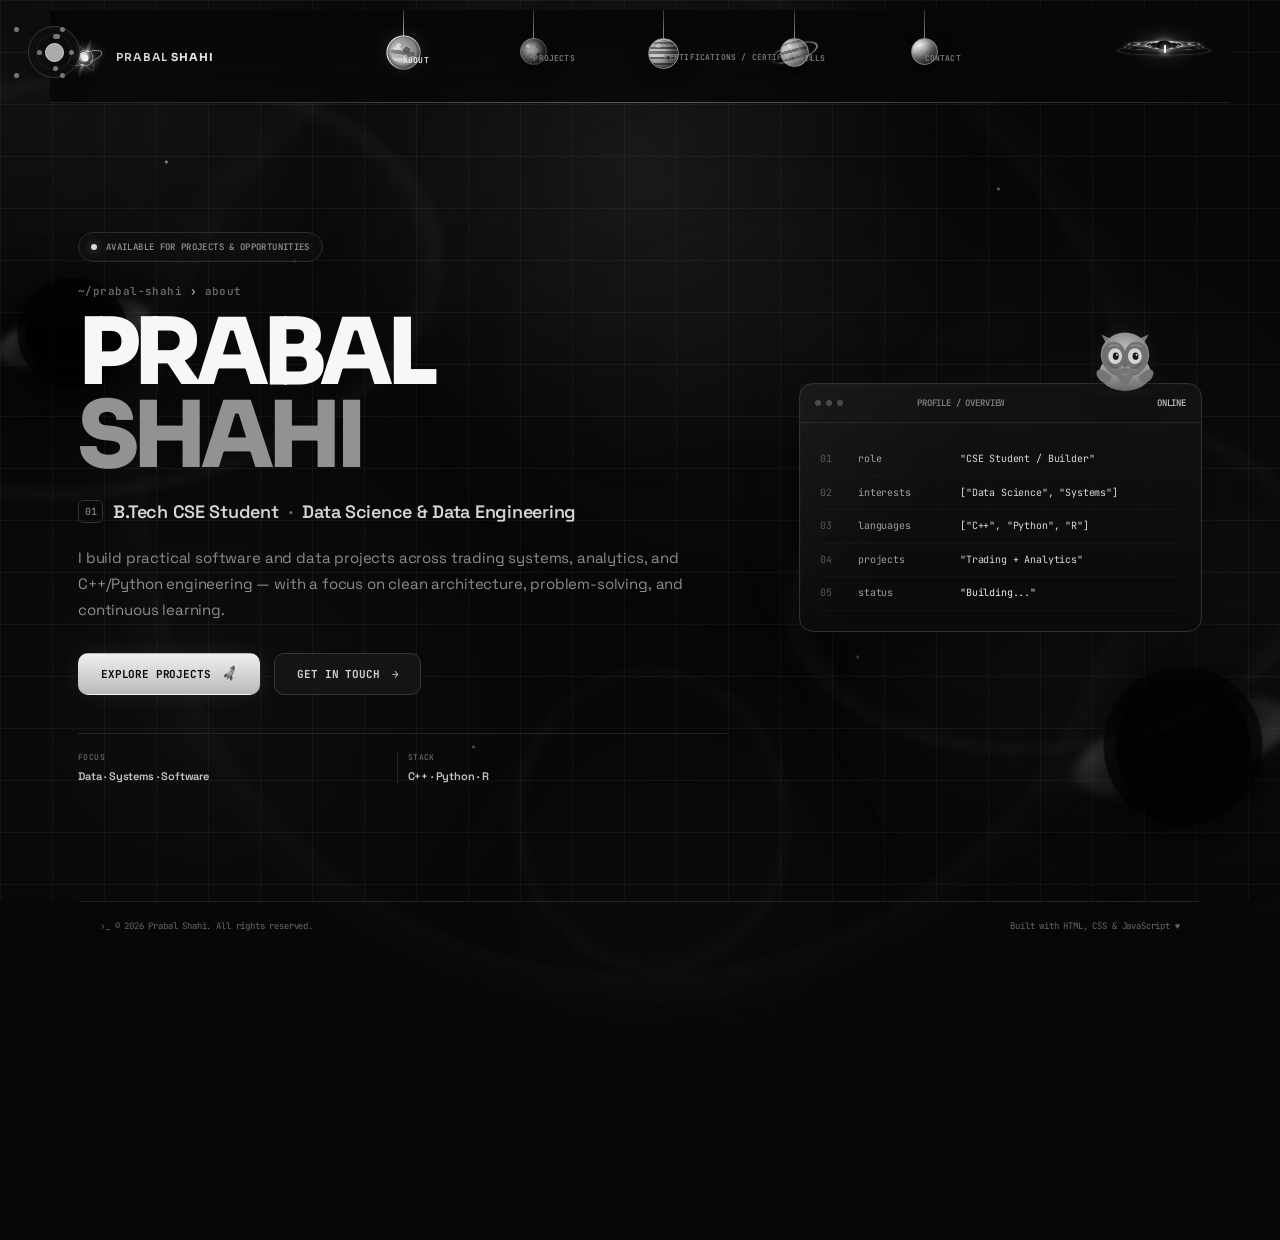
==== commit 8c4aa38a: "refined some things" ====
--- a/index.html
+++ b/index.html
@@ -9,11 +9,18 @@
   <link rel="preconnect" href="https://fonts.gstatic.com" crossorigin>
   <link href="https://fonts.googleapis.com/css2?family=JetBrains+Mono:wght@400;500;600;700&family=Sora:wght@500;600;700;800&family=Space+Grotesk:wght@400;500;600;700&display=swap" rel="stylesheet">
   <link rel="stylesheet" href="assets/style.css" />
-<script>
-(function(){try{if(localStorage.getItem('prabal-theme')==='light')document.documentElement.classList.add('light-mode')}catch(e){}})();
-</script>
 </head>
 <body class="page-shell home-page">
+<script>
+(function(){
+  try {
+    if (localStorage.getItem('prabal-theme') === 'light') {
+      document.body.classList.add('light-mode');
+    }
+  } catch (e) {}
+})();
+</script>
+
   <div class="grid-bg"></div>
   <div class="stars" aria-hidden="true"></div>
   <div class="black-hole black-hole-one" aria-hidden="true"><span class="hole-ring"></span><span class="hole-core"></span></div>
--- a/assets/style.css
+++ b/assets/style.css
@@ -1812,206 +1812,67 @@
 }
 
 /* ==========================================================
-   Persistent dark/light mode
+   DARK / LIGHT MODE
+   Default is always DARK. Light mode is enabled only by the
+   About-page sun control for the current session.
    ========================================================== */
-:root.light-mode,
-html.light-mode{
-  --bg:#eeeeee;
-  --panel:#ffffff;
-  --panel2:#f4f4f4;
-  --line:#c3c3c3;
-  --cyan:#313131;
-  --cyan2:#666666;
-  --text:#2b2b2b;
-  --muted:#686868;
-  --white:#171717;
-  --shadow:0 10px 30px rgba(0,0,0,.08);
-}
-html.light-mode body{
-  background:#eeeeee !important;
-  color:#2b2b2b;
-}
-html.light-mode .grid-bg{
-  filter:none;
-  background:
-    linear-gradient(rgba(0,0,0,.045) 1px,transparent 1px),
-    linear-gradient(90deg,rgba(0,0,0,.045) 1px,transparent 1px),
-    radial-gradient(circle at 50% 20%,rgba(0,0,0,.022),transparent 48%);
-}
-html.light-mode .stars{opacity:.22;filter:invert(1)}
-html.light-mode .topbar{filter:none}
-html.light-mode .brand b{color:#555}
-html.light-mode .pulsar-logo{filter:grayscale(1) brightness(.72)}
-html.light-mode .planet-label{color:#555}
-html.light-mode .planet-item.active .planet-label{color:#161616}
-html.light-mode .about-hero h1{color:#141414}
-html.light-mode .about-hero h1 .name-primary{color:#151515}
-html.light-mode .about-hero h1 .surname{color:#727272}
-html.light-mode .hero-sub{color:#303030}
-html.light-mode .hero-copy-text{color:#555}
-html.light-mode .status-line{color:#4d4d4d;border-color:#c5c5c5;background:rgba(255,255,255,.55)}
-html.light-mode .hero-terminal{color:#515151}
-html.light-mode .cta-row .btn{background:#fff;color:#252525;border-color:#bdbdbd}
-html.light-mode .cta-row .btn.primary{background:linear-gradient(180deg,#242424,#111);color:#f2f2f2;border-color:#242424;box-shadow:0 8px 22px rgba(0,0,0,.15)}
-html.light-mode .about-meta{border-color:#c8c8c8}
-html.light-mode .about-meta div{border-color:#d2d2d2}
-html.light-mode .about-meta span{color:#777}
-html.light-mode .about-meta b{color:#282828}
-html.light-mode .about-console{
-  background:linear-gradient(180deg,rgba(255,255,255,.98),rgba(241,241,241,.98));
-  border-color:#bdbdbd;
-  box-shadow:0 18px 42px rgba(0,0,0,.10),inset 0 0 0 1px rgba(255,255,255,.45);
-}
-html.light-mode .console-head{border-bottom-color:#d0d0d0}
-html.light-mode .console-head b,html.light-mode .console-head em{color:#505050}
-html.light-mode .console-body{background:rgba(255,255,255,.35)}
-html.light-mode .console-line{border-bottom-color:#dddddd}
-html.light-mode .console-line .key{color:#555}
-html.light-mode .console-line .value{color:#202020}
-html.light-mode .console-line .muted{color:#898989}
-html.light-mode .black-hole{opacity:.13}
-html.light-mode .site-footer{color:#707070;border-top-color:#cdcdcd}
-
-html.light-mode .container .timeline-card,
-html.light-mode .container .feature-card,
-html.light-mode .container .project-card,
-html.light-mode .container .cert-card,
-html.light-mode .container .contact-card,
-html.light-mode .container .resume-card,
-html.light-mode .container .skills-shell{
-  background:linear-gradient(180deg,#ffffff,#f3f3f3);
-  border-color:#c5c5c5;
-  box-shadow:0 10px 28px rgba(0,0,0,.07);
-}
-html.light-mode .project-card h2,
-html.light-mode .cert-card h2,
-html.light-mode .resume-card h2,
-html.light-mode .timeline-card h2,
-html.light-mode .feature-card h2{
-  color:#171717;
-}
-html.light-mode .project-card p,
-html.light-mode .cert-card p,
-html.light-mode .resume-card p,
-html.light-mode .timeline-card p,
-html.light-mode .feature-card p{
-  color:#5b5b5b;
-}
-html.light-mode .tag{
-  color:#303030;
-  background:#f0f0f0;
-  border-color:#bdbdbd;
-}
-html.light-mode .date{color:#555;border-color:#c8c8c8}
-html.light-mode .feature-grid span{
-  background:#f6f6f6;
-  border-color:#d2d2d2;
-  color:#4f4f4f;
-}
-html.light-mode .stack-row{border-top-color:#d1d1d1}
-html.light-mode .stack-row span{color:#7b7b7b}
-html.light-mode .stack-row b{color:#262626}
-html.light-mode .stack-row a{color:#222}
-html.light-mode .filter{color:#656565;border-color:#c7c7c7}
-html.light-mode .filter.active{background:#252525;color:#f0f0f0}
-html.light-mode .skill-tab{background:#f6f6f6;color:#666;border-color:#cfcfcf}
-html.light-mode .skill-tab.active{color:#202020;border-color:#888;box-shadow:inset 0 0 16px rgba(0,0,0,.035)}
-html.light-mode .skill-panel{background:#fff;border-color:#d0d0d0}
-html.light-mode .skill-label{color:#777}
-html.light-mode .chip-grid span{background:#f4f4f4;color:#303030;border-color:#c8c8c8}
-html.light-mode .contact-row{border-bottom-color:#d7d7d7}
-html.light-mode .contact-row span{color:#6b6b6b}
-html.light-mode .contact-row a{color:#292929}
-html.light-mode .resume-icon{background:#f3f3f3;border-color:#bdbdbd;color:#262626}
-html.light-mode .resume-link{color:#222}
-html.light-mode .eyebrow{color:#484848}
-html.light-mode .page-intro h1{color:#171717}
-
-html.light-mode .planet{
-  filter:grayscale(1) brightness(.86) contrast(1.02);
-}
-html.light-mode .thread{
-  background:#777 !important;
-  opacity:.65;
-}
-
-/* Wormhole rings should go dark in light mode. */
-html.light-mode .social-wormhole .wormhole-ring,
-html.light-mode .social-wormhole .wormhole-throat{
-  border-color:rgba(30,30,30,.52) !important;
-  box-shadow:0 0 6px rgba(0,0,0,.08),inset 0 0 5px rgba(0,0,0,.05) !important;
-}
-html.light-mode .social-wormhole .wormhole-halo{
-  opacity:.32 !important;
-  filter:blur(5px) grayscale(1);
-}
-html.light-mode .social-wormhole .wormhole-core{
-  background:#0d0d0d !important;
-  box-shadow:0 0 7px rgba(0,0,0,.16) !important;
-}
-html.light-mode .social-wormhole .wormhole-particle{
-  background:#303030 !important;
-  box-shadow:0 0 6px rgba(0,0,0,.2) !important;
-}
-html.light-mode .social-wormhole .wormhole-beam{
-  opacity:.22 !important;
-  background:linear-gradient(to bottom,transparent,rgba(0,0,0,.25),transparent) !important;
-}
-
-/* The owl closes its eyes and becomes perfectly still in light mode. */
-html.light-mode .profile-owl,
-html.light-mode .profile-owl *{
-  animation:none !important;
-}
-html.light-mode .profile-owl{
-  filter:grayscale(1) brightness(.82) drop-shadow(0 7px 9px rgba(0,0,0,.13));
-}
-html.light-mode .profile-owl .owl-eye{
-  transform:scaleY(.06) !important;
-}
-html.light-mode .profile-owl .owl-pupil{
-  opacity:0 !important;
-}
-html.light-mode .profile-owl .owl-head,
-html.light-mode .profile-owl .owl-body,
-html.light-mode .profile-owl .feather,
-html.light-mode .profile-owl .chest-feather,
-html.light-mode .profile-owl .ear-left,
-html.light-mode .profile-owl .ear-right{
-  animation:none !important;
-}
-
-/* Sun control exists only on the About page and reflects the global theme. */
 .theme-sun-toggle{
   position:fixed;
   left:28px;
   top:26px;
   width:52px;
   height:52px;
-  padding:0;
   border:1px solid #383838;
   border-radius:50%;
-  background:rgba(13,13,13,.88);
+  background:rgba(13,13,13,.86);
   display:grid;
   place-items:center;
   cursor:pointer;
   z-index:60;
+  padding:0;
   box-shadow:inset 0 0 16px rgba(255,255,255,.025),0 8px 24px rgba(0,0,0,.24);
-  transition:background .35s ease,border-color .35s ease,box-shadow .5s ease,transform .25s ease;
-}
-.theme-sun-toggle:hover{transform:translateY(-2px) scale(1.03);border-color:#8a8a8a}
+  transition:background .35s ease,border-color .35s ease,box-shadow .35s ease,transform .25s ease;
+}
+.theme-sun-toggle:hover{
+  transform:translateY(-2px) scale(1.03);
+  border-color:#8a8a8a;
+}
 .sun-orb{
-  width:19px;height:19px;border-radius:50%;
-  background:#aaa;border:1px solid #d0d0d0;
+  width:19px;
+  height:19px;
+  border-radius:50%;
+  background:#aaa;
+  border:1px solid #d0d0d0;
+  box-shadow:0 0 0 rgba(255,255,255,0);
   transition:background .4s ease,box-shadow .5s ease,transform .4s ease;
 }
+.sun-rays,
+.sun-rays:before,
+.sun-rays:after{
+  position:absolute;
+  content:"";
+  width:5px;
+  height:5px;
+  border-radius:50%;
+  background:#777;
+  transition:background .35s ease,box-shadow .5s ease;
+}
 .sun-rays{
-  position:absolute;left:50%;top:50%;
-  width:5px;height:5px;border-radius:50%;
-  background:#777;
-  transform:translate(-50%,-50%);
-  box-shadow:0 -21px 0 #777,0 21px 0 #777,21px 0 0 #777,-21px 0 0 #777,
-             15px -15px 0 #777,-15px -15px 0 #777,15px 15px 0 #777,-15px 15px 0 #777;
+  top:7px;
+  left:23.5px;
+  box-shadow:
+    0 32px 0 #777,
+    0 0 0 0 transparent;
+}
+.sun-rays:before{
+  top:16px;
+  left:-16px;
+  box-shadow:
+    32px 0 0 #777,
+    23px 23px 0 #777,
+    -23px 23px 0 #777,
+    23px -23px 0 #777,
+    -23px -23px 0 #777;
 }
 .theme-sun-toggle:after{
   content:"";
@@ -2021,27 +1882,338 @@
   border:1px solid rgba(255,255,255,.08);
   pointer-events:none;
 }
-html.light-mode .theme-sun-toggle{
-  background:#f8f8f8;
-  border-color:#a7a7a7;
-  box-shadow:0 8px 24px rgba(0,0,0,.10),0 0 24px rgba(255,205,70,.2);
-}
-html.light-mode .sun-orb{
-  background:#f0bf45;
-  border-color:#f7d77a;
-  box-shadow:0 0 10px rgba(255,210,82,.95),0 0 25px rgba(255,210,82,.62),0 0 43px rgba(255,210,82,.26);
+
+/* Light theme surfaces / type. */
+body.light-mode{
+  --bg:#eeeeee;
+  --panel:#ffffff;
+  --panel2:#f4f4f4;
+  --line:#c5c5c5;
+  --cyan:#2f2f2f;
+  --cyan2:#666666;
+  --text:#2a2a2a;
+  --muted:#696969;
+  --white:#171717;
+  --shadow:0 10px 28px rgba(0,0,0,.08);
+  background:#eeeeee !important;
+  color:#2a2a2a;
+}
+body.light-mode .grid-bg{
+  filter:none;
+  background:
+    linear-gradient(rgba(0,0,0,.055) 1px,transparent 1px),
+    linear-gradient(90deg,rgba(0,0,0,.055) 1px,transparent 1px),
+    radial-gradient(circle at 50% 20%,rgba(0,0,0,.025),transparent 48%);
+}
+body.light-mode .stars{
+  opacity:.35;
+  filter:invert(1);
+}
+body.light-mode .about-hero h1{
+  color:#141414;
+}
+body.light-mode .about-hero h1 .name-primary{color:#151515}
+body.light-mode .about-hero h1 .surname{color:#707070}
+body.light-mode .hero-sub{
+  color:#303030;
+}
+body.light-mode .hero-copy-text{
+  color:#555;
+}
+body.light-mode .status-line{
+  color:#4e4e4e;
+  border-color:#c7c7c7;
+  background:rgba(255,255,255,.58);
+}
+body.light-mode .hero-terminal{
+  color:#515151;
+}
+body.light-mode .cta-row .btn{
+  background:#fff;
+  color:#252525;
+  border-color:#bdbdbd;
+}
+body.light-mode .cta-row .btn.primary{
+  background:linear-gradient(180deg,#202020,#111);
+  color:#f2f2f2;
+  border-color:#202020;
+  box-shadow:0 8px 22px rgba(0,0,0,.16);
+}
+body.light-mode .about-meta{
+  border-color:#c8c8c8;
+}
+body.light-mode .about-meta div{
+  border-color:#d2d2d2;
+}
+body.light-mode .about-meta span{
+  color:#777;
+}
+body.light-mode .about-meta b{
+  color:#272727;
+}
+body.light-mode .about-console{
+  background:linear-gradient(180deg,rgba(255,255,255,.97),rgba(239,239,239,.98));
+  border-color:#bfbfbf;
+  box-shadow:0 20px 48px rgba(0,0,0,.10),inset 0 0 0 1px rgba(255,255,255,.45);
+}
+body.light-mode .console-head{
+  border-bottom-color:#d2d2d2;
+}
+body.light-mode .console-head b,
+body.light-mode .console-head em{
+  color:#4f4f4f;
+}
+body.light-mode .console-body{
+  background:rgba(255,255,255,.28);
+}
+body.light-mode .console-line{
+  border-bottom-color:#dfdfdf;
+}
+body.light-mode .console-line .key{
+  color:#555;
+}
+body.light-mode .console-line .value{
+  color:#202020;
+}
+body.light-mode .console-line .muted{
+  color:#8b8b8b;
+}
+body.light-mode .black-hole{
+  opacity:.18;
+}
+body.light-mode .site-footer{
+  color:#707070;
+  border-top-color:#cfcfcf;
+}
+body.light-mode .theme-sun-toggle{
+  background:#f7f7f7;
+  border-color:#aaa;
+  box-shadow:0 8px 24px rgba(0,0,0,.10),0 0 22px rgba(255,185,65,.18);
+}
+body.light-mode .sun-orb{
+  background:#f3c34e;
+  border-color:#f7d777;
+  box-shadow:
+    0 0 10px rgba(255,208,82,.95),
+    0 0 24px rgba(255,208,82,.65),
+    0 0 42px rgba(255,208,82,.28);
   transform:scale(1.08);
 }
-html.light-mode .sun-rays{
-  background:#dfa936;
-  box-shadow:0 -21px 0 #dfa936,0 21px 0 #dfa936,21px 0 0 #dfa936,-21px 0 0 #dfa936,
-             15px -15px 0 #dfa936,-15px -15px 0 #dfa936,15px 15px 0 #dfa936,-15px 15px 0 #dfa936;
-}
-.theme-sun-toggle{animation:sunFloat 5.5s ease-in-out infinite}
-@keyframes sunFloat{0%,100%{rotate:0deg}50%{rotate:4deg}}
+body.light-mode .sun-rays,
+body.light-mode .sun-rays:before,
+body.light-mode .sun-rays:after{
+  background:#e0ad35;
+  box-shadow:
+    0 32px 0 #e0ad35,
+    32px 0 0 #e0ad35,
+    23px 23px 0 #e0ad35,
+    -23px 23px 0 #e0ad35,
+    23px -23px 0 #e0ad35,
+    -23px -23px 0 #e0ad35;
+}
+body.light-mode .wormhole-clickable,
+body.light-mode .wormhole-clickable *{
+  filter:grayscale(1);
+}
+body.light-mode .profile-owl{
+  filter:grayscale(1) brightness(.94) drop-shadow(0 8px 10px rgba(0,0,0,.18));
+}
+
+
+/* Site-wide light content theme.
+   The top navigation/planet rail intentionally remains unchanged. */
+body.light-mode .page-shell:before{
+  opacity:.18;
+  filter:blur(28px) grayscale(1);
+}
+body.light-mode .page-shell:after{
+  opacity:.14;
+  filter:grayscale(1);
+}
+body.light-mode .grid-bg{
+  background:
+    linear-gradient(rgba(0,0,0,.045) 1px,transparent 1px),
+    linear-gradient(90deg,rgba(0,0,0,.045) 1px,transparent 1px),
+    radial-gradient(circle at calc(50% + var(--mx,0px)) calc(18% + var(--my,0px)),rgba(0,0,0,.045),transparent 34%),
+    radial-gradient(circle at 16% 78%,rgba(0,0,0,.018),transparent 28%),
+    radial-gradient(circle at 84% 56%,rgba(0,0,0,.014),transparent 31%);
+  filter:none;
+}
+body.light-mode .stars{
+  opacity:.22;
+  filter:invert(1);
+}
+body.light-mode .container{
+  color:#222;
+}
+body.light-mode .page-intro h1,
+body.light-mode .page-intro .eyebrow{
+  color:#171717;
+}
+body.light-mode .page-intro p{
+  color:#6a6a6a;
+}
+body.light-mode .project-card,
+body.light-mode .cert-card,
+body.light-mode .resume-card,
+body.light-mode .skills-shell,
+body.light-mode .contact-card,
+body.light-mode .feature-card,
+body.light-mode .timeline-card{
+  background:linear-gradient(180deg,#ffffff,#f8f8f8);
+  border-color:#c9c9c9;
+  box-shadow:0 10px 28px rgba(0,0,0,.08);
+}
+body.light-mode .project-card h2,
+body.light-mode .cert-card h2,
+body.light-mode .resume-card h2,
+body.light-mode .feature-card h2,
+body.light-mode .timeline-card h2,
+body.light-mode .timeline-card h3{
+  color:#1d1d1d;
+}
+body.light-mode .project-card p,
+body.light-mode .cert-card p,
+body.light-mode .resume-card p,
+body.light-mode .feature-card p,
+body.light-mode .timeline-card p{
+  color:#666;
+}
+body.light-mode .meta,
+body.light-mode .date-line,
+body.light-mode .subhead,
+body.light-mode .skill-label,
+body.light-mode .stack-row span{
+  color:#777;
+}
+body.light-mode .stack-row{
+  border-top-color:#d4d4d4;
+}
+body.light-mode .stack-row b,
+body.light-mode .stack-row a,
+body.light-mode .resume-link{
+  color:#262626;
+}
+body.light-mode .tag{
+  color:#333;
+  background:#f3f3f3;
+  border-color:#c4c4c4;
+}
+body.light-mode .date{
+  color:#666;
+  border-color:#c9c9c9;
+}
+body.light-mode .feature-grid span{
+  background:#f5f5f5;
+  border-color:#d1d1d1;
+  color:#666;
+}
+body.light-mode .check-list li{
+  color:#555;
+}
+body.light-mode .check-list li:before{
+  color:#252525;
+}
+body.light-mode .filter{
+  background:#f7f7f7;
+  border-color:#c8c8c8;
+  color:#686868;
+}
+body.light-mode .filter.active{
+  background:#262626;
+  color:#f5f5f5;
+  border-color:#262626;
+  box-shadow:0 3px 10px rgba(0,0,0,.12);
+}
+body.light-mode .skills-shell{
+  background:linear-gradient(180deg,#ffffff,#f7f7f7);
+}
+body.light-mode .skill-tab{
+  background:#f3f3f3;
+  border-color:#cfcfcf;
+  color:#666;
+}
+body.light-mode .skill-tab.active{
+  border-color:#777;
+  color:#222;
+  box-shadow:inset 0 0 12px rgba(0,0,0,.04);
+}
+body.light-mode .skill-panel{
+  background:#fbfbfb;
+  border-color:#d2d2d2;
+}
+body.light-mode .chip-grid span{
+  background:#f1f1f1;
+  border-color:#cdcdcd;
+  color:#333;
+}
+body.light-mode .resume-icon{
+  background:#f2f2f2;
+  border-color:#c8c8c8;
+  color:#333;
+}
+body.light-mode .btn{
+  background:#fff;
+  color:#262626;
+  border-color:#c2c2c2;
+}
+body.light-mode .btn.primary{
+  background:linear-gradient(180deg,#282828,#151515) !important;
+  color:#f3f3f3 !important;
+  border-color:#282828;
+  box-shadow:0 8px 22px rgba(0,0,0,.14) !important;
+}
+
+/* Light mode: the owl is still/seated and its eyes are closed. */
+body.light-mode .profile-owl,
+body.light-mode .profile-owl *{
+  animation:none !important;
+}
+body.light-mode .profile-owl{
+  filter:grayscale(1) brightness(.94) drop-shadow(0 8px 10px rgba(0,0,0,.18));
+}
+body.light-mode .profile-owl .owl-eye{
+  transform:scaleY(.08);
+  transform-origin:center;
+}
+body.light-mode .profile-owl .owl-pupil,
+body.light-mode .profile-owl circle{
+  opacity:0;
+}
+
+/* Smooth global transition when toggling. */
+body,
+.grid-bg,
+.topbar,
+.about-console,
+.console-body,
+.btn,
+.status-line,
+.site-footer{
+  transition:background-color .45s ease,border-color .45s ease,color .45s ease,box-shadow .45s ease,filter .45s ease;
+}
+
+/* Attention-catching but subtle sun motion. */
+@keyframes sunAttention{
+  0%,100%{transform:rotate(0deg) scale(1)}
+  50%{transform:rotate(4deg) scale(1.03)}
+}
+.theme-sun-toggle{
+  animation:sunAttention 5.5s ease-in-out infinite;
+}
+.theme-sun-toggle:active{
+  transform:scale(.96);
+}
 @media(max-width:780px){
-  .theme-sun-toggle{left:14px;top:16px;width:46px;height:46px}
+  .theme-sun-toggle{
+    left:14px;
+    top:16px;
+    width:46px;
+    height:46px;
+  }
 }
 @media(prefers-reduced-motion:reduce){
-  .theme-sun-toggle{animation:none}
-}
+  .theme-sun-toggle{
+    animation:none;
+  }
+}
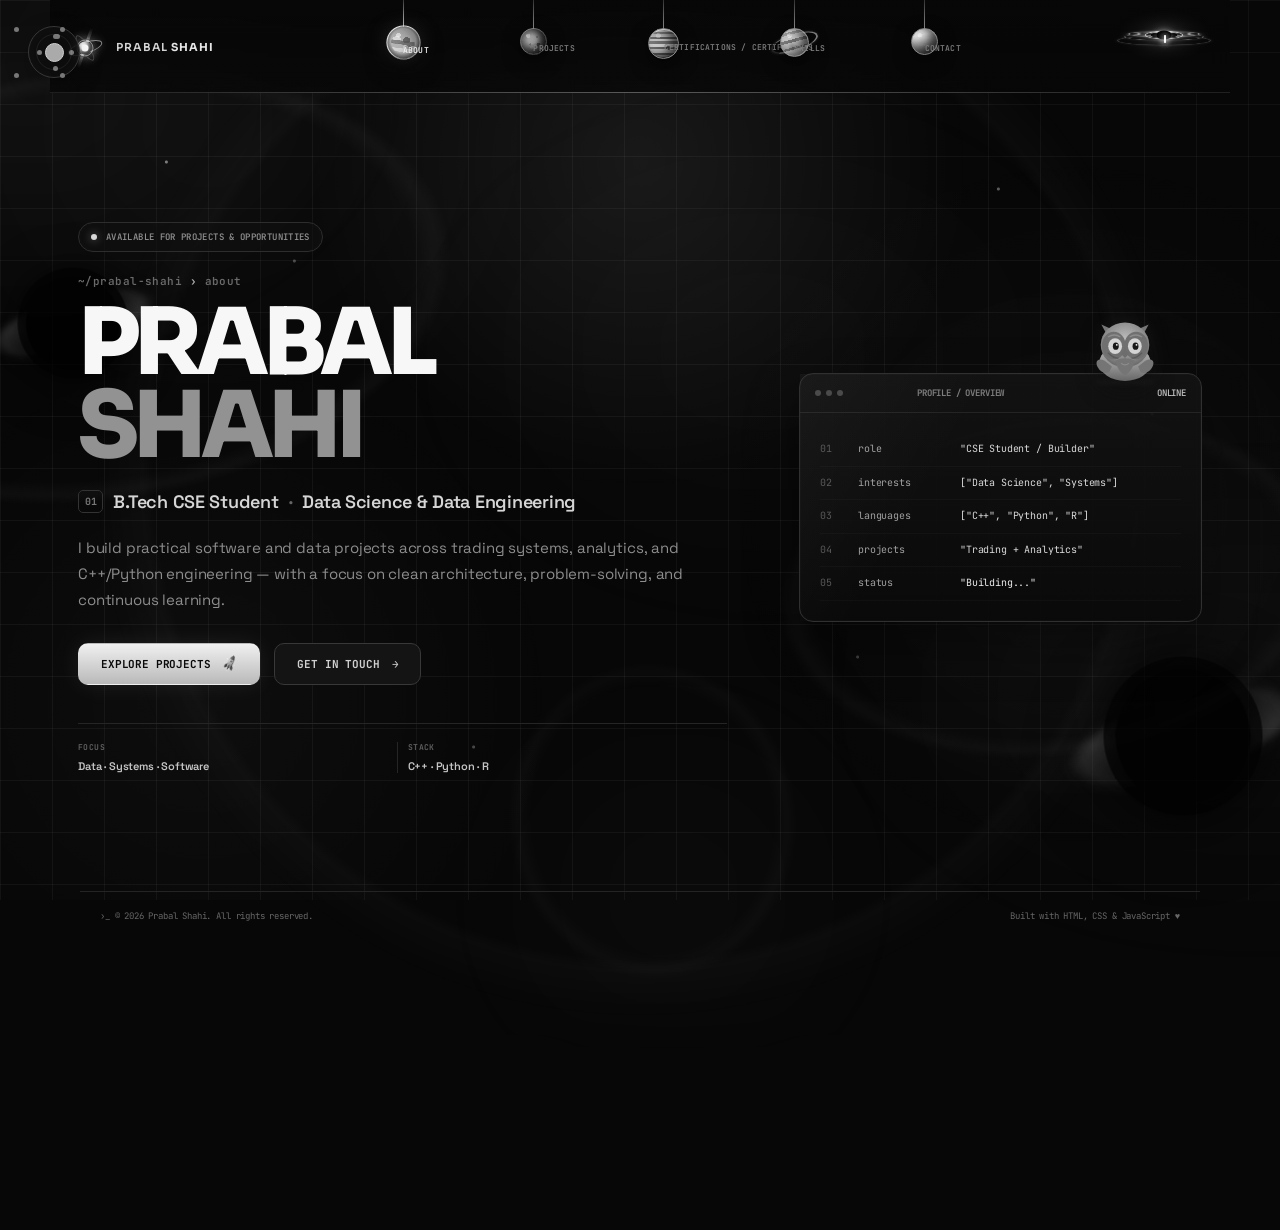
==== commit f5160676: "made some final changes" ====
--- a/index.html
+++ b/index.html
@@ -14,7 +14,16 @@
 <script>
 (function(){
   try {
-    if (localStorage.getItem('prabal-theme') === 'light') {
+    const ref = document.referrer;
+    const nav = performance.getEntriesByType('navigation')[0];
+    const isReload = nav && nav.type === 'reload';
+    const sameOrigin = ref && new URL(ref, window.location.href).origin === window.location.origin;
+    // A new/external entry into the portfolio always starts dark.
+    // Internal page-to-page navigation preserves the selected theme.
+    if (!sameOrigin && !isReload) {
+      sessionStorage.removeItem('prabal-theme');
+    }
+    if (sessionStorage.getItem('prabal-theme') === 'light') {
       document.body.classList.add('light-mode');
     }
   } catch (e) {}
--- a/assets/style.css
+++ b/assets/style.css
@@ -2217,3 +2217,56 @@
     animation:none;
   }
 }
+/* Final navigation alignment + light-mode brand visibility. */
+html,body{margin-top:0 !important;}
+.topbar{top:0 !important;margin-top:0 !important;}
+body.light-mode .topbar .brand{color:#e4e4e4 !important;}
+body.light-mode .topbar .brand b{color:#f3f3f3 !important;}
+
+
+/* Light-mode navigation: blend the navigation rail into the page instead of using a dark bar. */
+body.light-mode .topbar{
+  background:rgba(238,238,238,.74) !important;
+  border-bottom-color:#d2d2d2 !important;
+  backdrop-filter:blur(14px);
+  filter:none !important;
+}
+body.light-mode .topbar:after{
+  background:linear-gradient(90deg,transparent,#c8c8c8 18%,#999 50%,#c8c8c8 82%,transparent) !important;
+  opacity:.55;
+}
+body.light-mode .topbar .brand{
+  color:#262626 !important;
+  text-shadow:0 2px 5px rgba(0,0,0,.28) !important;
+}
+body.light-mode .topbar .brand b{
+  color:#111 !important;
+  text-shadow:0 2px 5px rgba(0,0,0,.32) !important;
+}
+body.light-mode .topbar .pulsar-logo{
+  filter:grayscale(1) brightness(.72) !important;
+}
+body.light-mode .topbar .socials a{
+  color:#555 !important;
+  border-color:#c6c6c6 !important;
+  background:rgba(255,255,255,.34);
+}
+body.light-mode .topbar .socials a:hover{
+  color:#111 !important;
+  border-color:#888 !important;
+}
+
+/* Light mode: make planetary page labels and suspension threads clearly visible. */
+body.light-mode .planet-item .planet-label{
+  color:#262626 !important;
+  text-shadow:0 2px 5px rgba(0,0,0,.24),0 1px 1px rgba(255,255,255,.55) !important;
+}
+body.light-mode .planet-item:hover .planet-label,
+body.light-mode .planet-item.active .planet-label{
+  color:#111111 !important;
+  text-shadow:0 2px 6px rgba(0,0,0,.28),0 1px 1px rgba(255,255,255,.5) !important;
+}
+body.light-mode .planet-item .thread{
+  background:linear-gradient(to bottom,#5b5b5b,#202020) !important;
+  box-shadow:0 0 4px rgba(0,0,0,.28) !important;
+}
